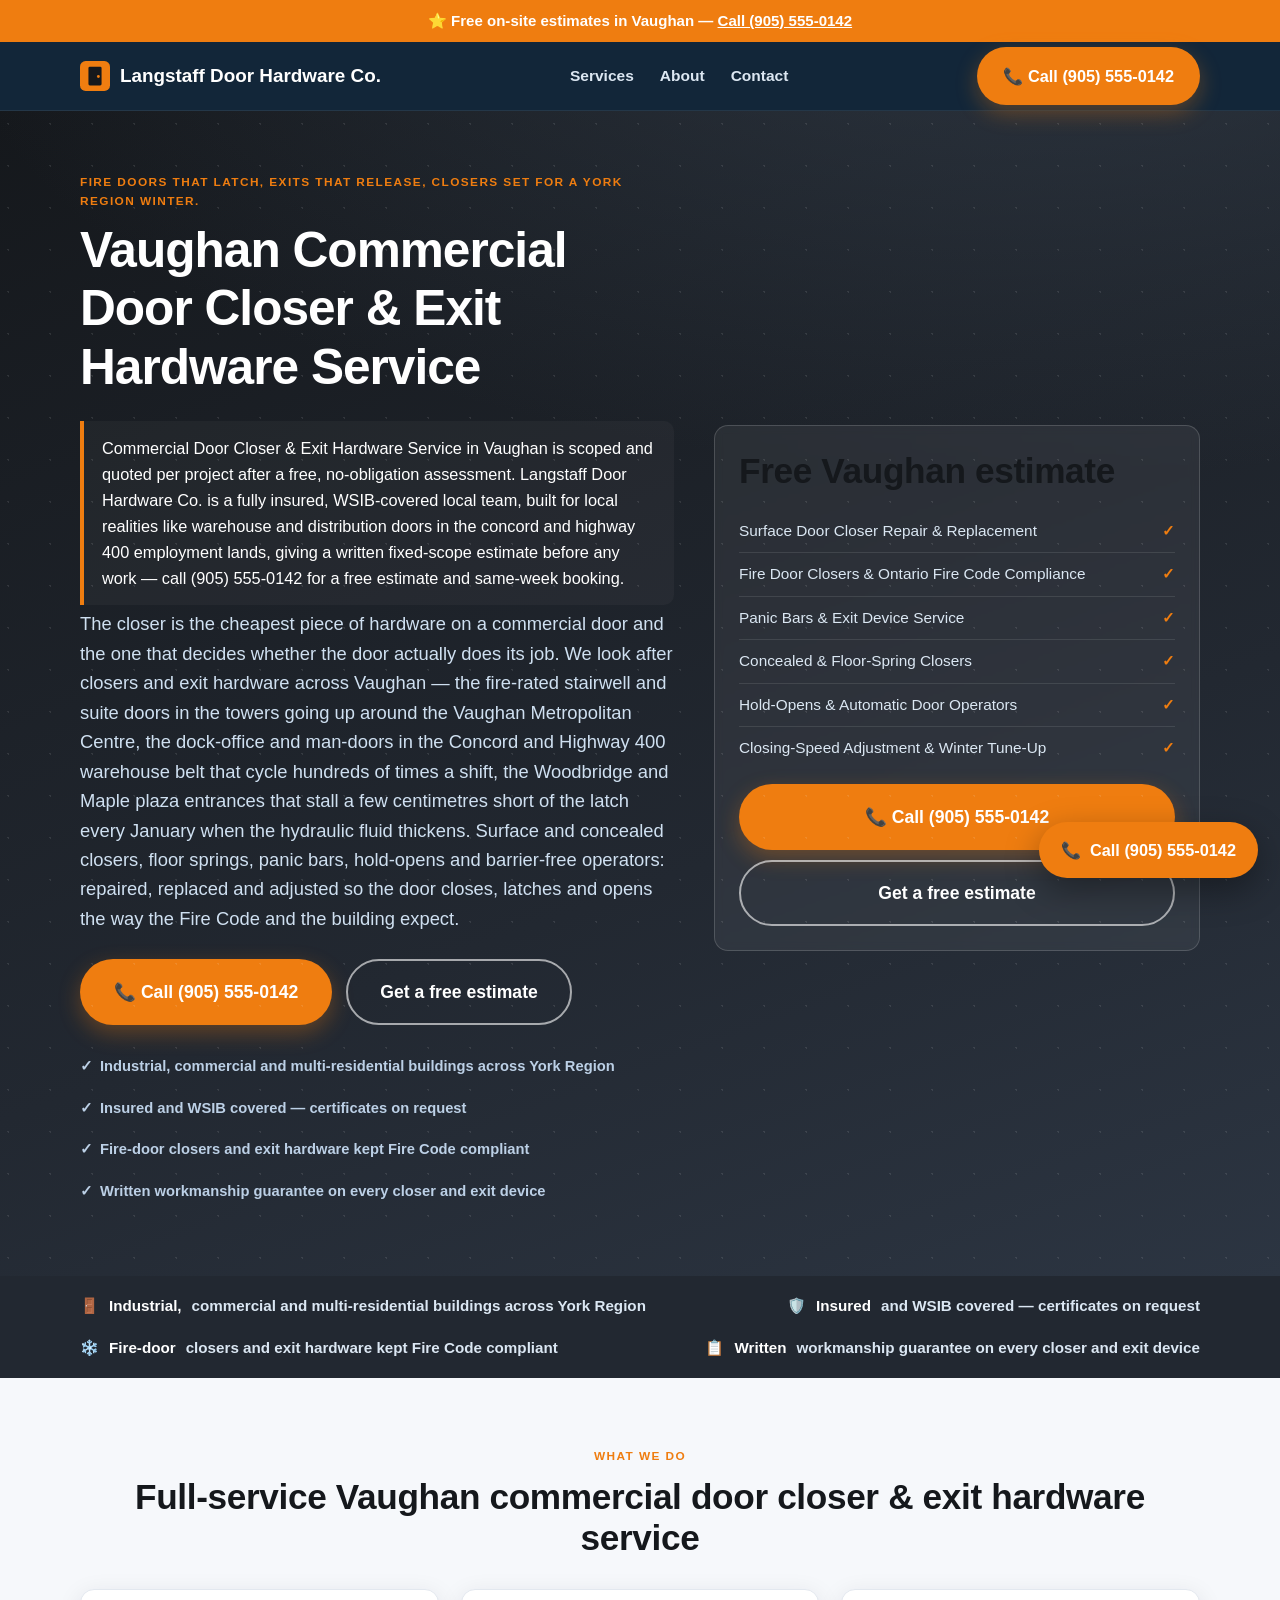
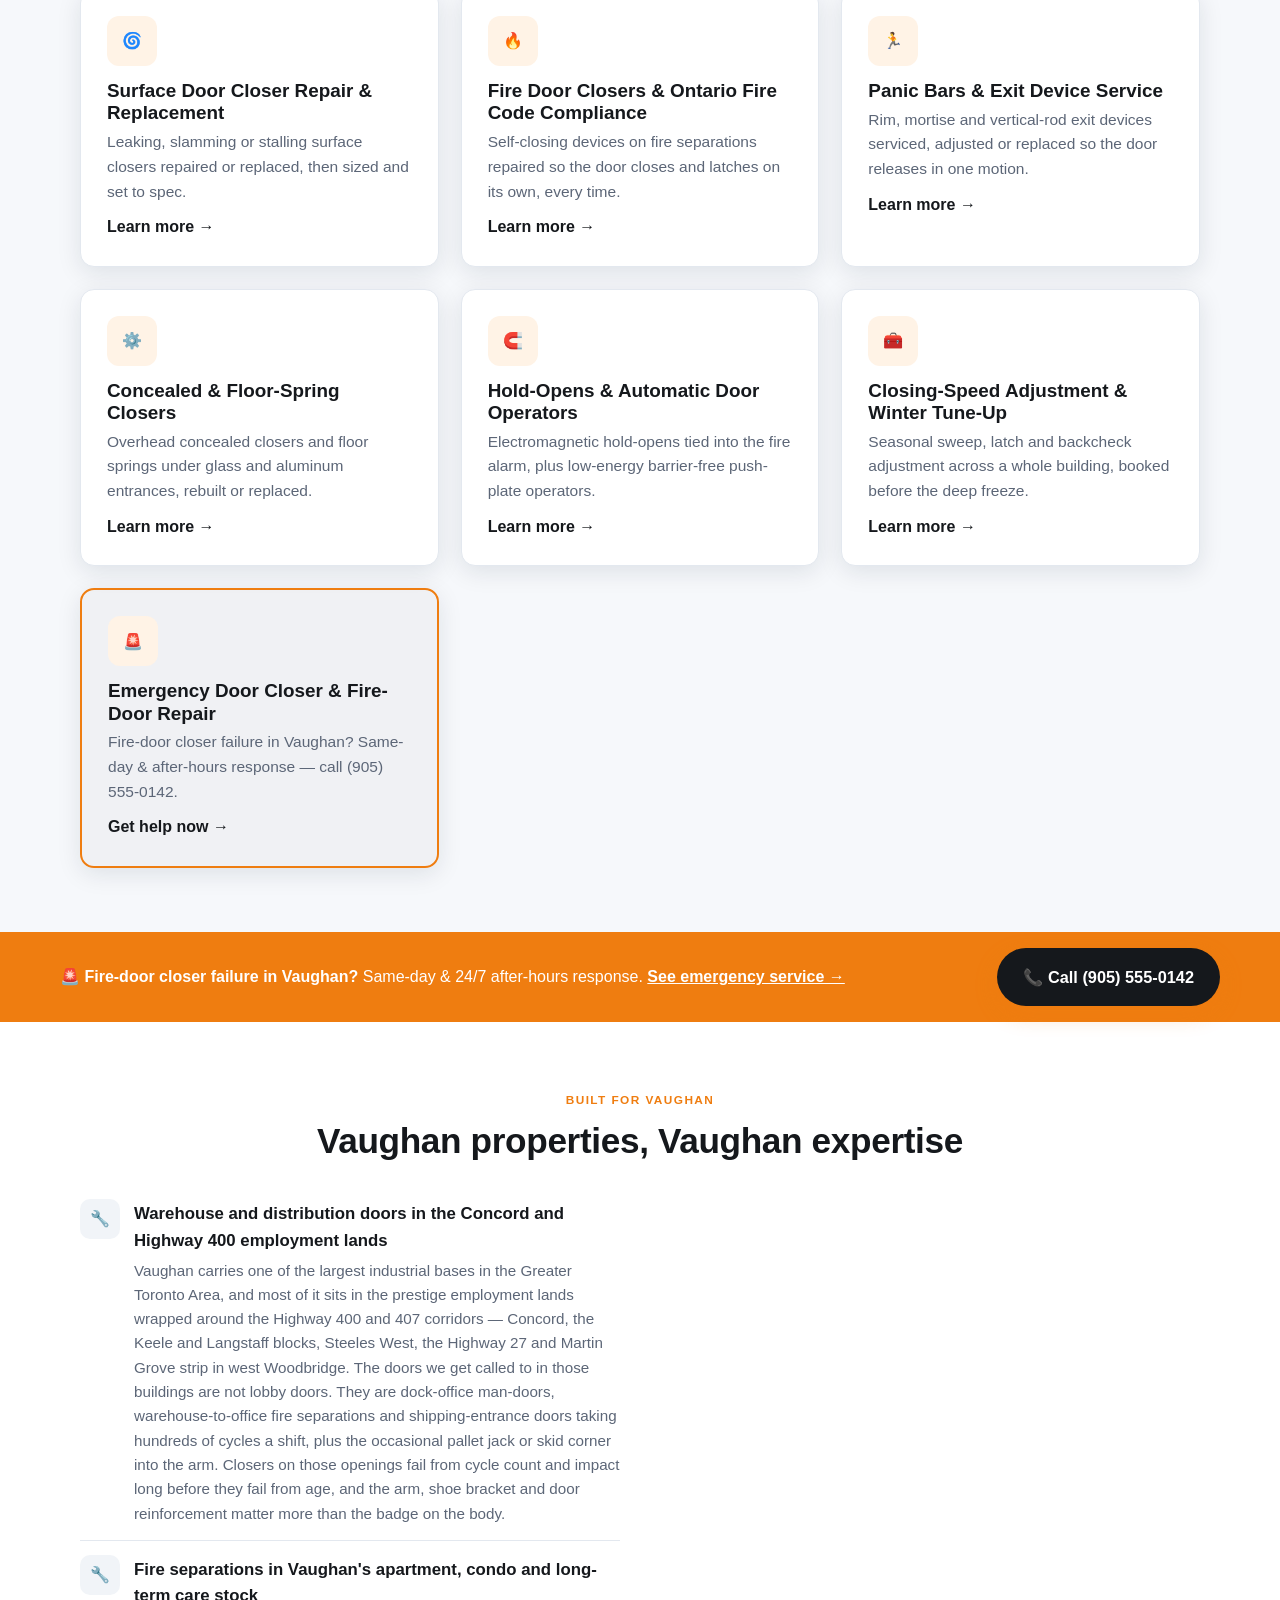
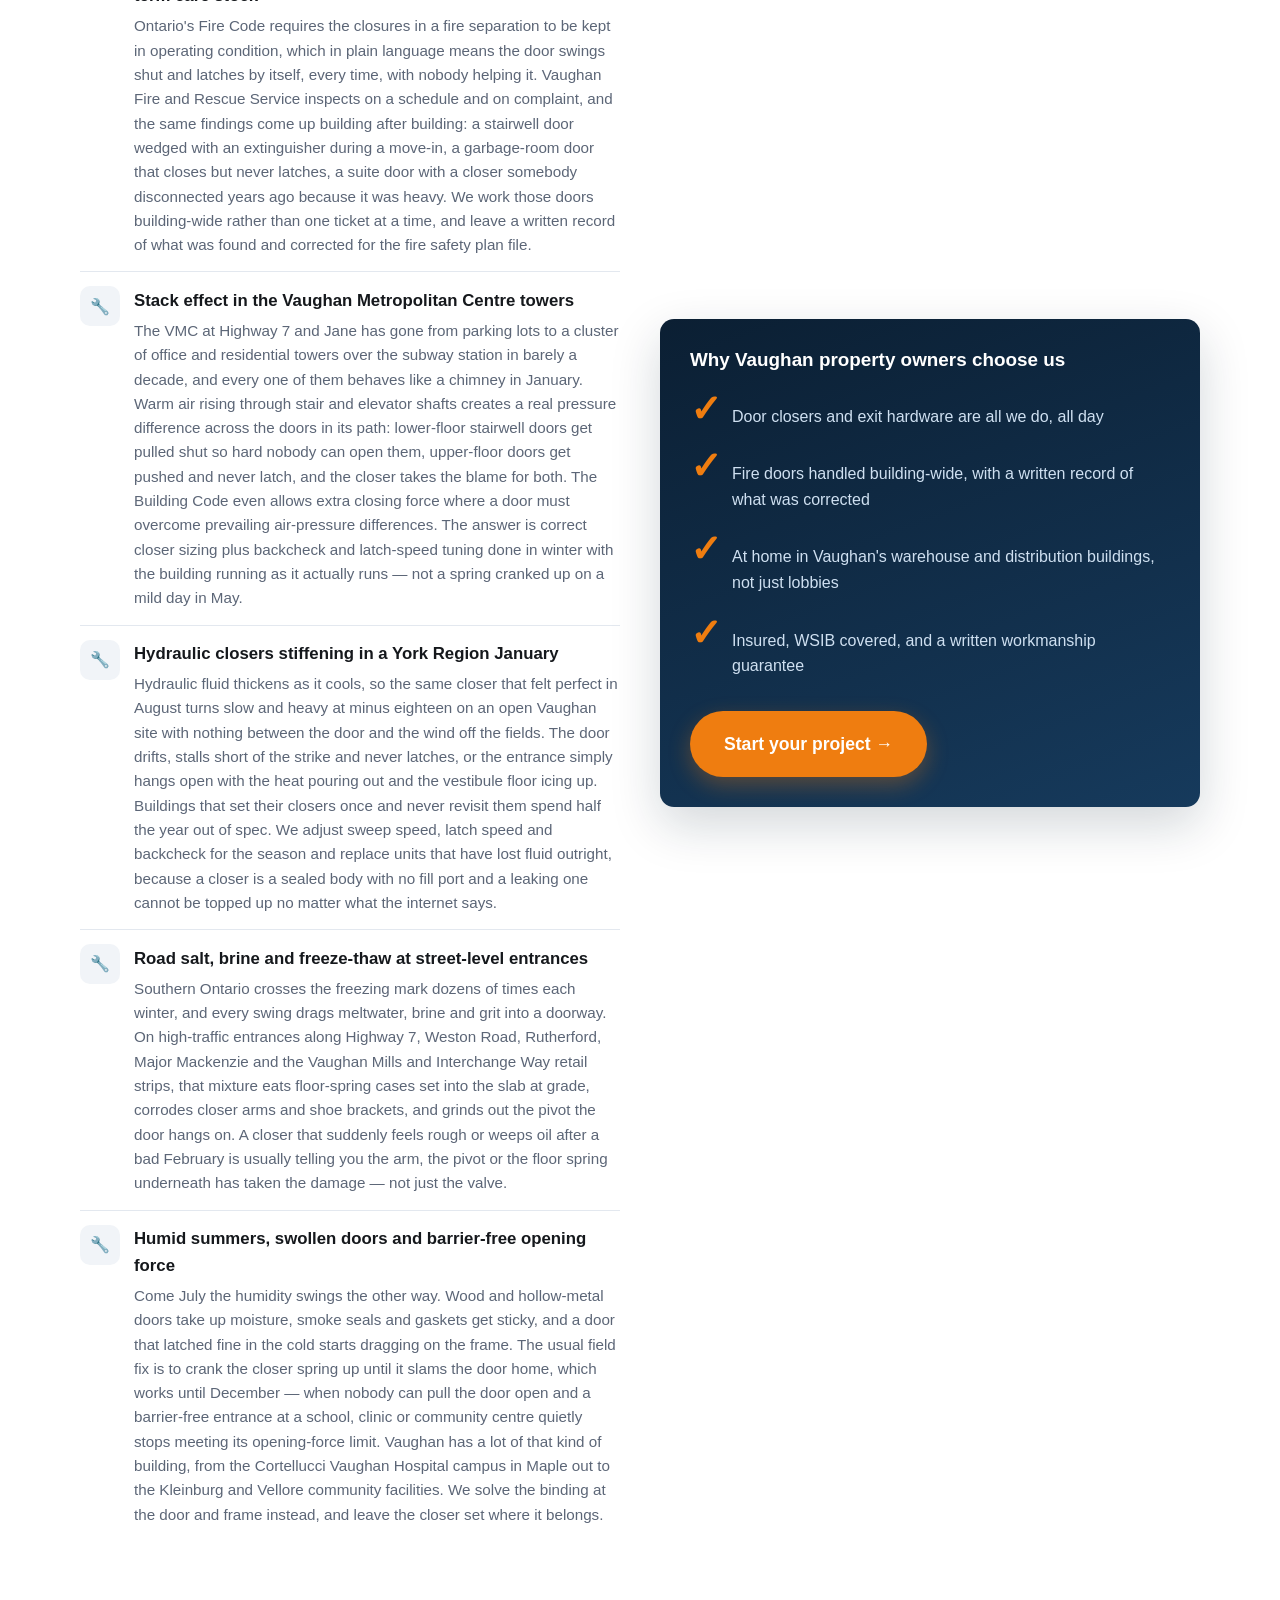
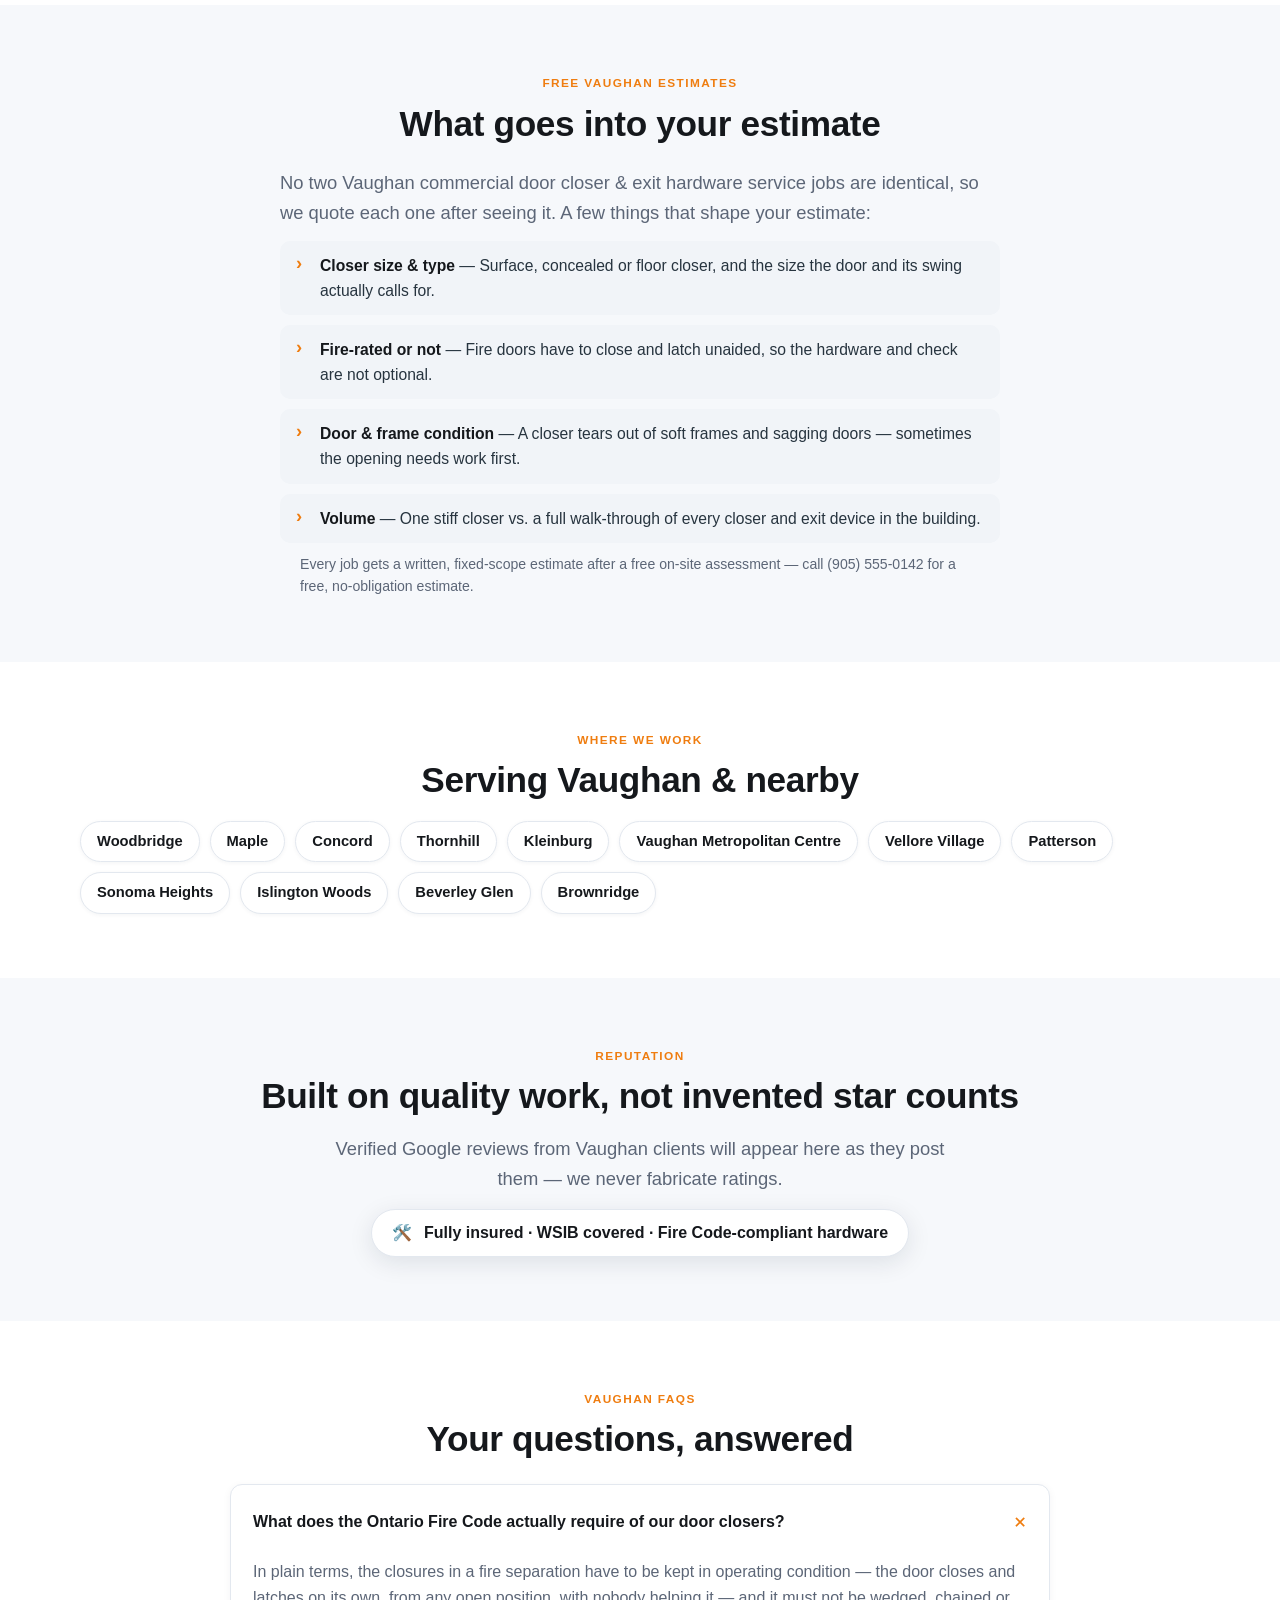
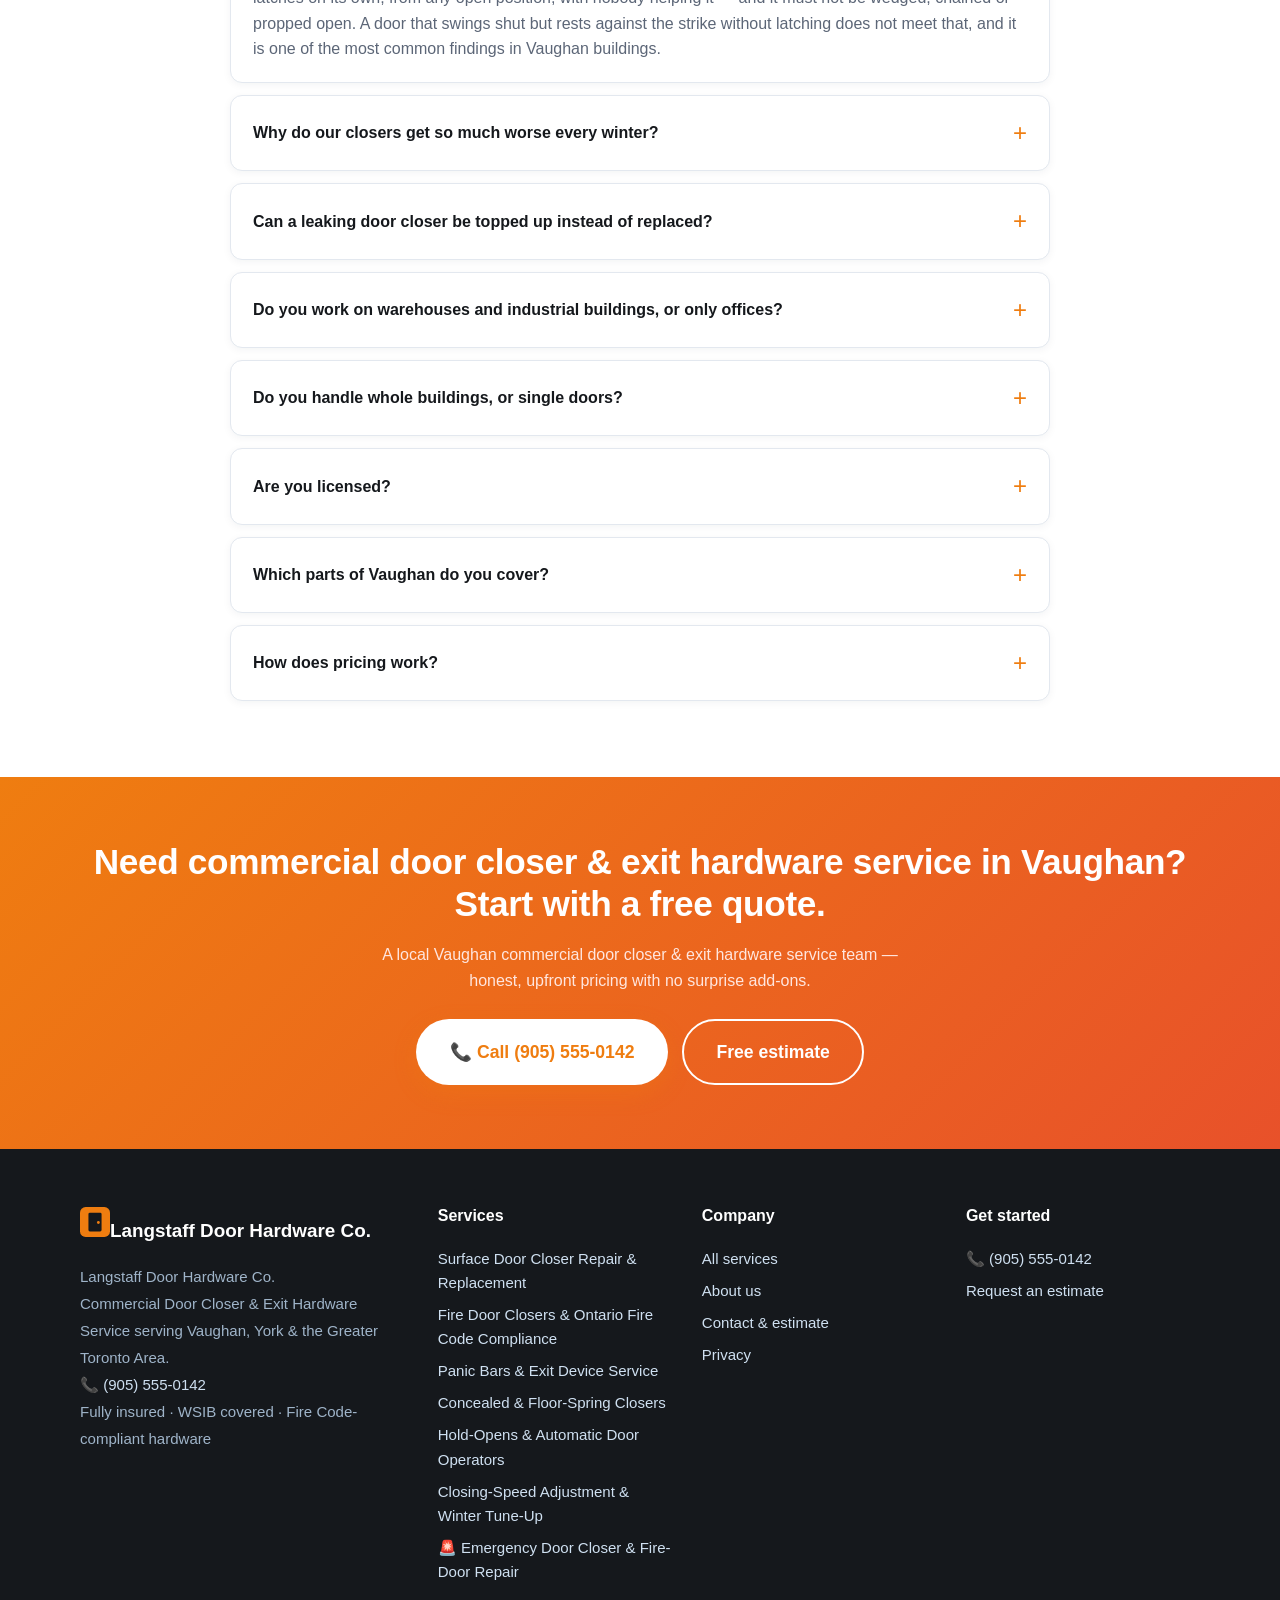
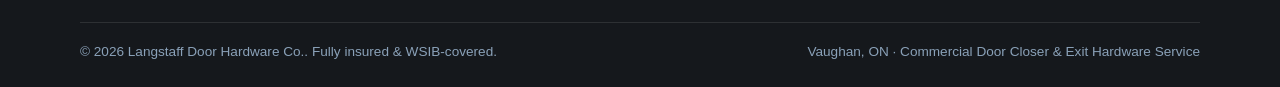
==== index.html @ eeb8c235 "Launch vaughan door-closer (vaughandoorcloser.com)" ====
<!DOCTYPE html><html lang="en-CA"><head>
<meta charset="utf-8"><meta name="viewport" content="width=device-width, initial-scale=1, viewport-fit=cover">
<title>Vaughan Commercial Door Closer &amp; Exit Hardware Service</title><meta name="description" content="Vaughan commercial door closer &amp; exit hardware service — fire door closers, panic bars, hold-opens and closing-speed adjustment. Free estimate.">
<link rel="canonical" href="https://www.vaughandoorcloser.com/"><link rel="alternate" hreflang="en-CA" href="https://www.vaughandoorcloser.com/"><link rel="alternate" hreflang="x-default" href="https://www.vaughandoorcloser.com/">
<meta name="robots" content="index,follow,max-image-preview:large"><meta name="theme-color" content="#15181c">
<meta name="geo.region" content="CA-ON"><meta name="geo.placename" content="Vaughan"><meta name="geo.position" content="43.8361;-79.4983"><meta name="ICBM" content="43.8361, -79.4983">
<meta property="og:type" content="website"><meta property="og:site_name" content="Langstaff Door Hardware Co."><meta property="og:title" content="Vaughan Commercial Door Closer &amp; Exit Hardware Service"><meta property="og:description" content="Vaughan commercial door closer &amp; exit hardware service — fire door closers, panic bars, hold-opens and closing-speed adjustment. Free estimate."><meta property="og:url" content="https://www.vaughandoorcloser.com/">
<meta property="og:image" content="https://www.vaughandoorcloser.com/assets/og.png"><meta property="og:image:type" content="image/png"><meta property="og:image:width" content="1200"><meta property="og:image:height" content="630"><meta property="og:image:alt" content="Langstaff Door Hardware Co. — Commercial Door Closer &amp; Exit Hardware Service in Vaughan, ON"><meta property="og:locale" content="en_CA">
<meta name="twitter:card" content="summary_large_image"><meta name="twitter:title" content="Vaughan Commercial Door Closer &amp; Exit Hardware Service"><meta name="twitter:description" content="Vaughan commercial door closer &amp; exit hardware service — fire door closers, panic bars, hold-opens and closing-speed adjustment. Free estimate."><meta name="twitter:image" content="https://www.vaughandoorcloser.com/assets/og.png">
<link rel="icon" href="/assets/favicon.svg" type="image/svg+xml"><link rel="icon" href="/favicon.ico" sizes="32x32"><link rel="apple-touch-icon" href="/assets/apple-touch-icon.png">
<link rel="preload" href="/css/styles.css" as="style"><link rel="stylesheet" href="/css/styles.css">
<script type="application/ld+json">{"@context":"https://schema.org","@graph":[{"@type":"Organization","@id":"https://www.vaughandoorcloser.com/#org","name":"Langstaff Door Hardware Co.","url":"https://www.vaughandoorcloser.com/","logo":"https://www.vaughandoorcloser.com/assets/og.png","areaServed":{"@type":"City","name":"Vaughan"},"sameAs":["https://www.vaughandoorcloser.com/"]},{"@type":"WebSite","@id":"https://www.vaughandoorcloser.com/#website","url":"https://www.vaughandoorcloser.com/","name":"Langstaff Door Hardware Co.","publisher":{"@id":"https://www.vaughandoorcloser.com/#org"},"inLanguage":"en-CA"},{"@type":["HomeAndConstructionBusiness","LocalBusiness"],"@id":"https://www.vaughandoorcloser.com/#business","name":"Langstaff Door Hardware Co.","image":"https://www.vaughandoorcloser.com/assets/og.png","url":"https://www.vaughandoorcloser.com/","telephone":"+19055550142","paymentAccepted":"Cash, Cheque, Credit Card, Interac e-Transfer, Financing","parentOrganization":{"@id":"https://www.vaughandoorcloser.com/#org"},"brand":{"@id":"https://www.vaughandoorcloser.com/#org"},"description":"Commercial Door Closer & Exit Hardware Service in Vaughan, ON — Fully insured, WSIB covered, Fire Code-compliant hardware. After-hours emergency response available.","address":{"@type":"PostalAddress","addressLocality":"Vaughan","addressRegion":"ON","addressCountry":"CA"},"geo":{"@type":"GeoCoordinates","latitude":43.8361,"longitude":-79.4983},"areaServed":[{"@type":"City","name":"Vaughan"},{"@type":"GeoShape","circle":"43.8361 -79.4983 20000"}],"sameAs":["https://www.vaughandoorcloser.com/"],"hasMap":"https://www.google.com/maps?q=Vaughan%2C%20ON%2C%20Canada","openingHoursSpecification":[{"@type":"OpeningHoursSpecification","dayOfWeek":["Monday","Tuesday","Wednesday","Thursday","Friday"],"opens":"07:00","closes":"18:00"},{"@type":"OpeningHoursSpecification","dayOfWeek":["Saturday"],"opens":"08:00","closes":"15:00"},{"@type":"OpeningHoursSpecification","dayOfWeek":["Monday","Tuesday","Wednesday","Thursday","Friday","Saturday","Sunday"],"opens":"00:00","closes":"23:59","description":"After-hours emergency response"}],"knowsAbout":["commercial door closer & exit hardware service","door closer repair and replacement","fire door self-closing devices","exit and panic hardware","Ontario Fire Code door maintenance","cold-weather closer adjustment","surface door closer repair & replacement","fire door closers & ontario fire code compliance","panic bars & exit device service","concealed & floor-spring closers","hold-opens & automatic door operators","closing-speed adjustment & winter tune-up","Vaughan, ON service area"],"hasOfferCatalog":{"@type":"OfferCatalog","name":"Commercial Door Closer & Exit Hardware Service in Vaughan, ON","itemListElement":[{"@type":"Offer","itemOffered":{"@type":"Service","name":"Surface Door Closer Repair & Replacement (Vaughan)","areaServed":{"@type":"City","name":"Vaughan"}}},{"@type":"Offer","itemOffered":{"@type":"Service","name":"Fire Door Closers & Ontario Fire Code Compliance (Vaughan)","areaServed":{"@type":"City","name":"Vaughan"}}},{"@type":"Offer","itemOffered":{"@type":"Service","name":"Panic Bars & Exit Device Service (Vaughan)","areaServed":{"@type":"City","name":"Vaughan"}}},{"@type":"Offer","itemOffered":{"@type":"Service","name":"Concealed & Floor-Spring Closers (Vaughan)","areaServed":{"@type":"City","name":"Vaughan"}}},{"@type":"Offer","itemOffered":{"@type":"Service","name":"Hold-Opens & Automatic Door Operators (Vaughan)","areaServed":{"@type":"City","name":"Vaughan"}}},{"@type":"Offer","itemOffered":{"@type":"Service","name":"Closing-Speed Adjustment & Winter Tune-Up (Vaughan)","areaServed":{"@type":"City","name":"Vaughan"}}}]}},{"@type":"BreadcrumbList","itemListElement":[{"@type":"ListItem","position":1,"name":"Home","item":"https://www.vaughandoorcloser.com/"}]},{"@type":"FAQPage","mainEntity":[{"@type":"Question","name":"What does the Ontario Fire Code actually require of our door closers?","acceptedAnswer":{"@type":"Answer","text":"In plain terms, the closures in a fire separation have to be kept in operating condition — the door closes and latches on its own, from any open position, with nobody helping it — and it must not be wedged, chained or propped open. A door that swings shut but rests against the strike without latching does not meet that, and it is one of the most common findings in Vaughan buildings."}},{"@type":"Question","name":"Why do our closers get so much worse every winter?","acceptedAnswer":{"@type":"Answer","text":"Hydraulic fluid thickens as it cools, so the same closer that felt right in August moves slowly at minus eighteen and often stops short of the latch. In taller buildings, winter stack pressure adds to it by pushing and pulling on the doors. Both are normal, and both are fixed with seasonal adjustment rather than a heavier spring nobody can pull against."}},{"@type":"Question","name":"Can a leaking door closer be topped up instead of replaced?","acceptedAnswer":{"@type":"Answer","text":"No. Closers are sealed hydraulic units with no fill port, so once fluid is lost the body has to be replaced. Leaking closers either slam hard enough to damage the door and frame or stall short of the latch, which on a fire door is a compliance problem as well as a nuisance."}},{"@type":"Question","name":"Do you work on warehouses and industrial buildings, or only offices?","acceptedAnswer":{"@type":"Answer","text":"Both — and the industrial side is a large part of our week. Vaughan's employment lands around Highways 400 and 407 are full of dock-office man-doors, warehouse-to-office fire separations and shipping-entrance doors that cycle constantly and take the occasional skid corner. We size and reinforce closers for that duty rather than fitting an interior-grade unit and coming back in six months."}},{"@type":"Question","name":"Do you handle whole buildings, or single doors?","acceptedAnswer":{"@type":"Answer","text":"Both, but building-wide is where we do our best work. Apartment and condo towers, schools, plazas and distribution buildings get more out of one scheduled pass over every opening than out of a string of separate call-outs, and you get a written list of what was adjusted and what still needs parts."}},{"@type":"Question","name":"Are you licensed?","acceptedAnswer":{"@type":"Answer","text":"Ontario does not issue a provincial trade licence for door hardware work, so nobody in this trade legitimately holds one and we will never show you a number that does not exist. What we can show you is real: liability insurance, WSIB coverage, and a written workmanship guarantee on everything we install and repair."}},{"@type":"Question","name":"Which parts of Vaughan do you cover?","acceptedAnswer":{"@type":"Answer","text":"All of it — Woodbridge, Maple, Concord, Thornhill and Kleinburg, the Vaughan Metropolitan Centre, Vellore Village, Patterson and the employment lands along Highways 400, 407 and 27 — plus the neighbouring York Region municipalities and the wider Greater Toronto Area. Call and we will confirm scheduling for your address."}},{"@type":"Question","name":"How does pricing work?","acceptedAnswer":{"@type":"Answer","text":"Every job gets a free, no-obligation assessment and then one written, fixed-scope estimate before any work starts. The number we quote is the number you pay, with no surprise add-ons, and we tell you upfront when a closer only needs adjusting rather than replacing."}}]}]}</script>
</head><body><a class="skip" href="#main" style="position:absolute;left:-999px">Skip to content</a>
<div class="callstrip">⭐ Free on-site estimates in Vaughan — <a href="tel:+19055550142">Call (905) 555-0142</a></div>
<header class="site"><div class="wrap nav"><a class="brand" href="/" aria-label="Langstaff Door Hardware Co. home"><svg width="30" height="30" viewBox="0 0 32 32" fill="none" aria-hidden="true"><rect width="32" height="32" rx="6" fill="#ef7d10"/><rect x="9" y="6" width="14" height="20" rx="1.5" fill="#15181c"/><circle cx="19.6" cy="16.5" r="1.5" fill="#ef7d10"/></svg>Langstaff Door Hardware Co.</a>
<nav class="nav-links" id="nav" aria-label="Main"><a href="/services/">Services</a><a href="/about/">About</a><a href="/contact/">Contact</a></nav>
<div class="nav-cta"><a class="btn btn-call" href="tel:+19055550142">📞 Call (905) 555-0142</a><button class="menu-btn" aria-label="Open menu" aria-expanded="false" aria-controls="nav"><span aria-hidden="true">☰</span></button></div>
</div></header><main id="main"><section class="hero"><div class="wrap"><div>
<span class="eyebrow">Fire doors that latch, exits that release, closers set for a York Region winter.</span>
<h1>Vaughan Commercial Door Closer &amp; Exit Hardware Service</h1><p class="answer-capsule" data-answer>Commercial Door Closer &amp; Exit Hardware Service in Vaughan is scoped and quoted per project after a free, no-obligation assessment. Langstaff Door Hardware Co. is a fully insured, WSIB-covered local team, built for local realities like warehouse and distribution doors in the concord and highway 400 employment lands, giving a written fixed-scope estimate before any work — call (905) 555-0142 for a free estimate and same-week booking.</p><p class="lead">The closer is the cheapest piece of hardware on a commercial door and the one that decides whether the door actually does its job. We look after closers and exit hardware across Vaughan — the fire-rated stairwell and suite doors in the towers going up around the Vaughan Metropolitan Centre, the dock-office and man-doors in the Concord and Highway 400 warehouse belt that cycle hundreds of times a shift, the Woodbridge and Maple plaza entrances that stall a few centimetres short of the latch every January when the hydraulic fluid thickens. Surface and concealed closers, floor springs, panic bars, hold-opens and barrier-free operators: repaired, replaced and adjusted so the door closes, latches and opens the way the Fire Code and the building expect.</p>
<div class="hero-cta"><a class="btn btn-call btn-lg" href="tel:+19055550142">📞 Call (905) 555-0142</a><a class="btn btn-ghost btn-lg" href="/contact/" data-book>Get a free estimate</a></div>
<div class="hero-trust"><span><span aria-hidden="true">✓</span> Industrial, commercial and multi-residential buildings across York Region</span><span><span aria-hidden="true">✓</span> Insured and WSIB covered — certificates on request</span><span><span aria-hidden="true">✓</span> Fire-door closers and exit hardware kept Fire Code compliant</span><span><span aria-hidden="true">✓</span> Written workmanship guarantee on every closer and exit device</span></div>
</div><aside class="hero-card" aria-label="Free estimate"><h2>Free Vaughan estimate</h2><ul><li><span>Surface Door Closer Repair &amp; Replacement</span><span class="price" aria-hidden="true">✓</span></li><li><span>Fire Door Closers &amp; Ontario Fire Code Compliance</span><span class="price" aria-hidden="true">✓</span></li><li><span>Panic Bars &amp; Exit Device Service</span><span class="price" aria-hidden="true">✓</span></li><li><span>Concealed &amp; Floor-Spring Closers</span><span class="price" aria-hidden="true">✓</span></li><li><span>Hold-Opens &amp; Automatic Door Operators</span><span class="price" aria-hidden="true">✓</span></li><li><span>Closing-Speed Adjustment &amp; Winter Tune-Up</span><span class="price" aria-hidden="true">✓</span></li></ul><a class="btn btn-call btn-lg" href="tel:+19055550142" style="margin-top:14px;width:100%;justify-content:center">📞 Call (905) 555-0142</a><a class="btn btn-ghost btn-lg" href="/contact/" data-book style="margin-top:10px;width:100%;justify-content:center">Get a free estimate</a></aside></div></section>
<div class="strip"><div class="wrap"><div class="item"><span aria-hidden="true">🚪</span> <b>Industrial,</b> commercial and multi-residential buildings across York Region</div><div class="item"><span aria-hidden="true">🛡️</span> <b>Insured</b> and WSIB covered — certificates on request</div><div class="item"><span aria-hidden="true">❄️</span> <b>Fire-door</b> closers and exit hardware kept Fire Code compliant</div><div class="item"><span aria-hidden="true">📋</span> <b>Written</b> workmanship guarantee on every closer and exit device</div></div></div>
<section class="section" id="services"><div class="wrap center"><span class="eyebrow">What we do</span><h2>Full-service Vaughan commercial door closer &amp; exit hardware service</h2></div>
<div class="wrap" style="margin-top:30px"><div class="grid cols-3"><a class="card" href="/services/surface-door-closer-repair/" style="text-decoration:none"><div class="ico" aria-hidden="true">🌀</div><h3>Surface Door Closer Repair &amp; Replacement</h3><p>Leaking, slamming or stalling surface closers repaired or replaced, then sized and set to spec.</p><div class="from">Learn more →</div></a><a class="card" href="/services/fire-door-closer-service/" style="text-decoration:none"><div class="ico" aria-hidden="true">🔥</div><h3>Fire Door Closers &amp; Ontario Fire Code Compliance</h3><p>Self-closing devices on fire separations repaired so the door closes and latches on its own, every time.</p><div class="from">Learn more →</div></a><a class="card" href="/services/panic-bars-exit-devices/" style="text-decoration:none"><div class="ico" aria-hidden="true">🏃</div><h3>Panic Bars &amp; Exit Device Service</h3><p>Rim, mortise and vertical-rod exit devices serviced, adjusted or replaced so the door releases in one motion.</p><div class="from">Learn more →</div></a><a class="card" href="/services/concealed-floor-spring-closers/" style="text-decoration:none"><div class="ico" aria-hidden="true">⚙️</div><h3>Concealed &amp; Floor-Spring Closers</h3><p>Overhead concealed closers and floor springs under glass and aluminum entrances, rebuilt or replaced.</p><div class="from">Learn more →</div></a><a class="card" href="/services/hold-opens-automatic-operators/" style="text-decoration:none"><div class="ico" aria-hidden="true">🧲</div><h3>Hold-Opens &amp; Automatic Door Operators</h3><p>Electromagnetic hold-opens tied into the fire alarm, plus low-energy barrier-free push-plate operators.</p><div class="from">Learn more →</div></a><a class="card" href="/services/closing-speed-adjustment/" style="text-decoration:none"><div class="ico" aria-hidden="true">🧰</div><h3>Closing-Speed Adjustment &amp; Winter Tune-Up</h3><p>Seasonal sweep, latch and backcheck adjustment across a whole building, booked before the deep freeze.</p><div class="from">Learn more →</div></a><a class="card card-emg" href="/services/emergency-door-closer-repair/" style="text-decoration:none"><div class="ico" aria-hidden="true">🚨</div><h3>Emergency Door Closer &amp; Fire-Door Repair</h3><p>Fire-door closer failure in Vaughan? Same-day & after-hours response — call (905) 555-0142.</p><div class="from">Get help now →</div></a></div></div></section>
<section class="emg-band"><div class="wrap"><div><strong>🚨 Fire-door closer failure in Vaughan?</strong> Same-day &amp; 24/7 after-hours response. <a href="/services/emergency-door-closer-repair/">See emergency service →</a></div><a class="btn btn-call" href="tel:+19055550142">📞 Call (905) 555-0142</a></div></section>
<section class="section alt"><div class="wrap center"><span class="eyebrow">Built for Vaughan</span><h2>Vaughan properties, Vaughan expertise</h2></div>
<div class="wrap split" style="margin-top:24px"><div><ul class="feature-list"><li><span class="fi" aria-hidden="true">🔧</span><div><h4>Warehouse and distribution doors in the Concord and Highway 400 employment lands</h4><p>Vaughan carries one of the largest industrial bases in the Greater Toronto Area, and most of it sits in the prestige employment lands wrapped around the Highway 400 and 407 corridors — Concord, the Keele and Langstaff blocks, Steeles West, the Highway 27 and Martin Grove strip in west Woodbridge. The doors we get called to in those buildings are not lobby doors. They are dock-office man-doors, warehouse-to-office fire separations and shipping-entrance doors taking hundreds of cycles a shift, plus the occasional pallet jack or skid corner into the arm. Closers on those openings fail from cycle count and impact long before they fail from age, and the arm, shoe bracket and door reinforcement matter more than the badge on the body.</p></div></li><li><span class="fi" aria-hidden="true">🔧</span><div><h4>Fire separations in Vaughan's apartment, condo and long-term care stock</h4><p>Ontario's Fire Code requires the closures in a fire separation to be kept in operating condition, which in plain language means the door swings shut and latches by itself, every time, with nobody helping it. Vaughan Fire and Rescue Service inspects on a schedule and on complaint, and the same findings come up building after building: a stairwell door wedged with an extinguisher during a move-in, a garbage-room door that closes but never latches, a suite door with a closer somebody disconnected years ago because it was heavy. We work those doors building-wide rather than one ticket at a time, and leave a written record of what was found and corrected for the fire safety plan file.</p></div></li><li><span class="fi" aria-hidden="true">🔧</span><div><h4>Stack effect in the Vaughan Metropolitan Centre towers</h4><p>The VMC at Highway 7 and Jane has gone from parking lots to a cluster of office and residential towers over the subway station in barely a decade, and every one of them behaves like a chimney in January. Warm air rising through stair and elevator shafts creates a real pressure difference across the doors in its path: lower-floor stairwell doors get pulled shut so hard nobody can open them, upper-floor doors get pushed and never latch, and the closer takes the blame for both. The Building Code even allows extra closing force where a door must overcome prevailing air-pressure differences. The answer is correct closer sizing plus backcheck and latch-speed tuning done in winter with the building running as it actually runs — not a spring cranked up on a mild day in May.</p></div></li><li><span class="fi" aria-hidden="true">🔧</span><div><h4>Hydraulic closers stiffening in a York Region January</h4><p>Hydraulic fluid thickens as it cools, so the same closer that felt perfect in August turns slow and heavy at minus eighteen on an open Vaughan site with nothing between the door and the wind off the fields. The door drifts, stalls short of the strike and never latches, or the entrance simply hangs open with the heat pouring out and the vestibule floor icing up. Buildings that set their closers once and never revisit them spend half the year out of spec. We adjust sweep speed, latch speed and backcheck for the season and replace units that have lost fluid outright, because a closer is a sealed body with no fill port and a leaking one cannot be topped up no matter what the internet says.</p></div></li><li><span class="fi" aria-hidden="true">🔧</span><div><h4>Road salt, brine and freeze-thaw at street-level entrances</h4><p>Southern Ontario crosses the freezing mark dozens of times each winter, and every swing drags meltwater, brine and grit into a doorway. On high-traffic entrances along Highway 7, Weston Road, Rutherford, Major Mackenzie and the Vaughan Mills and Interchange Way retail strips, that mixture eats floor-spring cases set into the slab at grade, corrodes closer arms and shoe brackets, and grinds out the pivot the door hangs on. A closer that suddenly feels rough or weeps oil after a bad February is usually telling you the arm, the pivot or the floor spring underneath has taken the damage — not just the valve.</p></div></li><li><span class="fi" aria-hidden="true">🔧</span><div><h4>Humid summers, swollen doors and barrier-free opening force</h4><p>Come July the humidity swings the other way. Wood and hollow-metal doors take up moisture, smoke seals and gaskets get sticky, and a door that latched fine in the cold starts dragging on the frame. The usual field fix is to crank the closer spring up until it slams the door home, which works until December — when nobody can pull the door open and a barrier-free entrance at a school, clinic or community centre quietly stops meeting its opening-force limit. Vaughan has a lot of that kind of building, from the Cortellucci Vaughan Hospital campus in Maple out to the Kleinburg and Vellore community facilities. We solve the binding at the door and frame instead, and leave the closer set where it belongs.</p></div></li></ul></div>
<div class="panel"><h3>Why Vaughan property owners choose us</h3><div class="stat"><b aria-hidden="true">✓</b><span>Door closers and exit hardware are all we do, all day</span></div><div class="stat"><b aria-hidden="true">✓</b><span>Fire doors handled building-wide, with a written record of what was corrected</span></div><div class="stat"><b aria-hidden="true">✓</b><span>At home in Vaughan's warehouse and distribution buildings, not just lobbies</span></div><div class="stat"><b aria-hidden="true">✓</b><span>Insured, WSIB covered, and a written workmanship guarantee</span></div><a class="btn btn-call btn-lg" href="/contact/" data-book style="margin-top:14px">Start your project →</a></div></div></section>
<section class="section"><div class="wrap center"><span class="eyebrow">Free Vaughan estimates</span><h2>What goes into your estimate</h2></div><div class="wrap" style="margin-top:24px;max-width:760px"><p class="lead" style="max-width:70ch;margin:0 0 14px">No two Vaughan commercial door closer &amp; exit hardware service jobs are identical, so we quote each one after seeing it. A few things that shape your estimate:</p><ul class="factors"><li><strong>Closer size &amp; type</strong> — Surface, concealed or floor closer, and the size the door and its swing actually calls for.</li><li><strong>Fire-rated or not</strong> — Fire doors have to close and latch unaided, so the hardware and check are not optional.</li><li><strong>Door &amp; frame condition</strong> — A closer tears out of soft frames and sagging doors — sometimes the opening needs work first.</li><li><strong>Volume</strong> — One stiff closer vs. a full walk-through of every closer and exit device in the building.</li></ul><p class="wrap price-note">Every job gets a written, fixed-scope estimate after a free on-site assessment — call (905) 555-0142 for a free, no-obligation estimate.</p></div></section>
<section class="section alt"><div class="wrap center"><span class="eyebrow">Where we work</span><h2>Serving Vaughan &amp; nearby</h2></div><div class="wrap" style="margin-top:20px"><div class="chips"><span class="chip">Woodbridge</span><span class="chip">Maple</span><span class="chip">Concord</span><span class="chip">Thornhill</span><span class="chip">Kleinburg</span><span class="chip">Vaughan Metropolitan Centre</span><span class="chip">Vellore Village</span><span class="chip">Patterson</span><span class="chip">Sonoma Heights</span><span class="chip">Islington Woods</span><span class="chip">Beverley Glen</span><span class="chip">Brownridge</span></div></div></section>

<section class="section"><div class="wrap center"><span class="eyebrow">Reputation</span><h2>Built on quality work, not invented star counts</h2><p class="lead" style="margin:0 auto">Verified Google reviews from Vaughan clients will appear here as they post them — we never fabricate ratings.</p><div style="margin-top:16px"><span class="rating-badge"><span aria-hidden="true">🛠️</span> Fully insured · WSIB covered · Fire Code-compliant hardware</span></div></div></section>
<section class="section alt"><div class="wrap center"><span class="eyebrow">Vaughan FAQs</span><h2>Your questions, answered</h2></div><div class="wrap" style="margin-top:24px"><div class="faq" style="max-width:820px;margin:0 auto"><details open><summary>What does the Ontario Fire Code actually require of our door closers?</summary><p>In plain terms, the closures in a fire separation have to be kept in operating condition — the door closes and latches on its own, from any open position, with nobody helping it — and it must not be wedged, chained or propped open. A door that swings shut but rests against the strike without latching does not meet that, and it is one of the most common findings in Vaughan buildings.</p></details><details><summary>Why do our closers get so much worse every winter?</summary><p>Hydraulic fluid thickens as it cools, so the same closer that felt right in August moves slowly at minus eighteen and often stops short of the latch. In taller buildings, winter stack pressure adds to it by pushing and pulling on the doors. Both are normal, and both are fixed with seasonal adjustment rather than a heavier spring nobody can pull against.</p></details><details><summary>Can a leaking door closer be topped up instead of replaced?</summary><p>No. Closers are sealed hydraulic units with no fill port, so once fluid is lost the body has to be replaced. Leaking closers either slam hard enough to damage the door and frame or stall short of the latch, which on a fire door is a compliance problem as well as a nuisance.</p></details><details><summary>Do you work on warehouses and industrial buildings, or only offices?</summary><p>Both — and the industrial side is a large part of our week. Vaughan's employment lands around Highways 400 and 407 are full of dock-office man-doors, warehouse-to-office fire separations and shipping-entrance doors that cycle constantly and take the occasional skid corner. We size and reinforce closers for that duty rather than fitting an interior-grade unit and coming back in six months.</p></details><details><summary>Do you handle whole buildings, or single doors?</summary><p>Both, but building-wide is where we do our best work. Apartment and condo towers, schools, plazas and distribution buildings get more out of one scheduled pass over every opening than out of a string of separate call-outs, and you get a written list of what was adjusted and what still needs parts.</p></details><details><summary>Are you licensed?</summary><p>Ontario does not issue a provincial trade licence for door hardware work, so nobody in this trade legitimately holds one and we will never show you a number that does not exist. What we can show you is real: liability insurance, WSIB coverage, and a written workmanship guarantee on everything we install and repair.</p></details><details><summary>Which parts of Vaughan do you cover?</summary><p>All of it — Woodbridge, Maple, Concord, Thornhill and Kleinburg, the Vaughan Metropolitan Centre, Vellore Village, Patterson and the employment lands along Highways 400, 407 and 27 — plus the neighbouring York Region municipalities and the wider Greater Toronto Area. Call and we will confirm scheduling for your address.</p></details><details><summary>How does pricing work?</summary><p>Every job gets a free, no-obligation assessment and then one written, fixed-scope estimate before any work starts. The number we quote is the number you pay, with no surprise add-ons, and we tell you upfront when a closer only needs adjusting rather than replacing.</p></details></div></div></section>
<section class="section cta-band"><div class="wrap"><h2>Need commercial door closer &amp; exit hardware service in Vaughan? Start with a free quote.</h2><p>A local Vaughan commercial door closer &amp; exit hardware service team — honest, upfront pricing with no surprise add-ons.</p><div class="hero-cta" style="justify-content:center"><a class="btn btn-call btn-lg" href="tel:+19055550142">📞 Call (905) 555-0142</a><a class="btn btn-ghost btn-lg" href="/contact/" data-book>Free estimate</a></div></div></section></main><footer class="site"><div class="wrap"><div class="cols">
<div><a class="brand" href="/" aria-label="Langstaff Door Hardware Co. home"><svg width="30" height="30" viewBox="0 0 32 32" fill="none" aria-hidden="true"><rect width="32" height="32" rx="6" fill="#ef7d10"/><rect x="9" y="6" width="14" height="20" rx="1.5" fill="#15181c"/><circle cx="19.6" cy="16.5" r="1.5" fill="#ef7d10"/></svg>Langstaff Door Hardware Co.</a><address class="nap" style="font-style:normal">Langstaff Door Hardware Co.<br>Commercial Door Closer &amp; Exit Hardware Service serving Vaughan, York &amp; the Greater Toronto Area.<br>📞 <a href="tel:+19055550142" style="display:inline">(905) 555-0142</a><br>Fully insured · WSIB covered · Fire Code-compliant hardware</address></div>
<div><h4>Services</h4><a href="/services/surface-door-closer-repair/">Surface Door Closer Repair &amp; Replacement</a><a href="/services/fire-door-closer-service/">Fire Door Closers &amp; Ontario Fire Code Compliance</a><a href="/services/panic-bars-exit-devices/">Panic Bars &amp; Exit Device Service</a><a href="/services/concealed-floor-spring-closers/">Concealed &amp; Floor-Spring Closers</a><a href="/services/hold-opens-automatic-operators/">Hold-Opens &amp; Automatic Door Operators</a><a href="/services/closing-speed-adjustment/">Closing-Speed Adjustment &amp; Winter Tune-Up</a><a href="/services/emergency-door-closer-repair/">🚨 Emergency Door Closer &amp; Fire-Door Repair</a></div>
<div><h4>Company</h4><a href="/services/">All services</a><a href="/about/">About us</a><a href="/contact/">Contact &amp; estimate</a><a href="/privacy/">Privacy</a></div>
<div><h4>Get started</h4><a href="tel:+19055550142">📞 (905) 555-0142</a><a href="/contact/" data-book>Request an estimate</a></div>
</div><div class="legal"><span>© 2026 Langstaff Door Hardware Co.. Fully insured &amp; WSIB-covered.</span><span>Vaughan, ON · Commercial Door Closer &amp; Exit Hardware Service</span></div></div></footer><a class="fab-call" href="tel:+19055550142" aria-label="Call Langstaff Door Hardware Co."><span aria-hidden="true">📞</span> Call (905) 555-0142</a>
<div class="callbar"><a class="btn btn-call" href="tel:+19055550142">📞 Call now</a><a class="btn btn-dark" href="/contact/" data-book>Free estimate</a></div>
<script src="/js/main.js" defer></script></body></html>
---- css/styles.css ----
/* TrueNorth Garage Doors — shared stylesheet
   Performance-first: system font stack (zero web-font requests),
   fixed media sizing to protect CLS, GPU-friendly transitions only. */

:root{
  --navy:#0b1f33;
  --navy-2:#12304d;
  --steel:#1f4e79;
  --ice:#eaf2fb;
  --red:#d8232a;
  --red-dark:#b01a20;
  --amber:#f5a623;
  --green:#1e9e5a;
  --ink:#16202b;
  --muted:#5b6b7b;
  --line:#dde6ef;
  --card:#ffffff;
  --bg:#f6f9fc;
  --radius:14px;
  --shadow:0 6px 24px rgba(11,31,51,.10);
  --shadow-lg:0 18px 50px rgba(11,31,51,.18);
  --maxw:1160px;
  --font:-apple-system,BlinkMacSystemFont,"Segoe UI",Roboto,Helvetica,Arial,"Apple Color Emoji","Segoe UI Emoji",sans-serif;
}

*{box-sizing:border-box}
/* A11Y (P2-8): visible keyboard-focus ring on every interactive element, honoring the per-site accent. */
:focus-visible{outline:2px solid var(--accent,#ef7d10);outline-offset:2px;border-radius:3px}
html{scroll-behavior:smooth}
body{
  margin:0;font-family:var(--font);color:var(--ink);background:var(--bg);
  line-height:1.6;-webkit-font-smoothing:antialiased;text-rendering:optimizeLegibility;
}
img{max-width:100%;height:auto;display:block}
a{color:var(--steel);text-decoration:none}
a:hover{text-decoration:underline}
h1,h2,h3{line-height:1.18;color:var(--navy);margin:0 0 .5em}
h1{font-size:clamp(2rem,5vw,3.1rem);letter-spacing:-.02em}
h2{font-size:clamp(1.5rem,3.4vw,2.2rem);letter-spacing:-.01em}
h3{font-size:1.18rem}
p{margin:0 0 1rem}
.wrap{max-width:var(--maxw);margin:0 auto;padding:0 20px}
.section{padding:64px 0}
.section.alt{background:#fff}
.lead{font-size:1.15rem;color:var(--muted);max-width:62ch}
.eyebrow{display:inline-block;font-weight:800;letter-spacing:.12em;text-transform:uppercase;
  font-size:.74rem;color:var(--red);margin-bottom:.6rem}
.center{text-align:center}
.center .lead{margin-left:auto;margin-right:auto}

/* ---------- Buttons ---------- */
.btn{display:inline-flex;align-items:center;gap:.5rem;font-weight:700;font-size:1.02rem;
  padding:14px 24px;border-radius:999px;border:2px solid transparent;cursor:pointer;
  transition:transform .12s ease,box-shadow .12s ease,background .12s ease;text-decoration:none}
.btn:hover{text-decoration:none;transform:translateY(-2px)}
.btn-call{background:var(--red);color:#fff;box-shadow:0 8px 22px rgba(216,35,42,.32)}
.btn-call:hover{background:var(--red-dark)}
.btn-ghost{background:transparent;color:#fff;border-color:rgba(255,255,255,.6)}
.btn-ghost:hover{background:rgba(255,255,255,.12)}
.btn-dark{background:var(--navy);color:#fff}
.btn-dark:hover{background:var(--navy-2)}
.btn-lg{padding:17px 32px;font-size:1.1rem}

/* ---------- Header ---------- */
header.site{position:sticky;top:0;z-index:50;background:rgba(11,31,51,.97);
  backdrop-filter:saturate(140%) blur(6px);color:#fff;border-bottom:1px solid rgba(255,255,255,.08)}
.nav{display:flex;align-items:center;justify-content:space-between;height:68px}
.brand{display:flex;align-items:center;gap:10px;color:#fff;font-weight:800;font-size:1.18rem}
.brand:hover{text-decoration:none}
.brand svg{flex:0 0 auto}
.brand b{color:var(--amber)}
.nav-links{display:flex;gap:26px;align-items:center}
.nav-links a{color:#dce7f2;font-weight:600;font-size:.97rem}
.nav-links a:hover{color:#fff;text-decoration:none}
.nav-cta{display:flex;align-items:center;gap:14px}
.nav-phone{color:#fff;font-weight:800;font-size:1.05rem;white-space:nowrap}
.nav-phone:hover{text-decoration:none;color:var(--amber)}
.menu-btn{display:none;background:none;border:0;color:#fff;font-size:1.6rem;cursor:pointer}
@media(max-width:880px){
  .nav-links{display:none;position:absolute;top:68px;left:0;right:0;flex-direction:column;
    background:var(--navy);padding:14px 20px 22px;gap:14px;border-bottom:1px solid rgba(255,255,255,.1)}
  .nav-links.open{display:flex}
  .nav-links a{font-size:1.1rem;padding:6px 0}
  .menu-btn{display:block}
  .nav-cta .btn-call{display:none}
}

/* ---------- Hero ---------- */
.hero{position:relative;color:#fff;
  background:
    radial-gradient(1200px 500px at 80% -10%,rgba(31,78,121,.55),transparent),
    linear-gradient(160deg,#0b1f33 0%,#12304d 60%,#163a5c 100%);
  overflow:hidden}
.hero::after{content:"";position:absolute;inset:0;opacity:.10;pointer-events:none;
  background-image:radial-gradient(circle at 20% 30%,#fff 1px,transparent 1px);
  background-size:42px 42px}
.hero .wrap{position:relative;display:grid;grid-template-columns:1.1fr .9fr;gap:40px;
  align-items:center;padding-top:62px;padding-bottom:72px}
.hero h1{color:#fff}
.hero p.lead{color:#cfe0f1}
.hero .city-tag{color:var(--amber);font-weight:800}
.hero-cta{display:flex;flex-wrap:wrap;gap:14px;margin-top:26px}
.hero-trust{display:flex;flex-wrap:wrap;gap:18px;margin-top:30px;color:#bcd0e6;font-size:.92rem}
.hero-trust span{display:flex;align-items:center;gap:7px;font-weight:600}
.hero-trust svg{flex:0 0 auto}
.hero-card{background:rgba(255,255,255,.06);border:1px solid rgba(255,255,255,.16);
  border-radius:var(--radius);padding:24px;backdrop-filter:blur(4px)}
.hero-card h3{color:#fff;margin-bottom:.4rem}
.hero-card ul{list-style:none;padding:0;margin:0}
.hero-card li{display:flex;gap:10px;align-items:flex-start;padding:9px 0;border-bottom:1px solid rgba(255,255,255,.10);color:#dbe7f3;font-size:.96rem}
.hero-card li:last-child{border-bottom:0}
.hero-card .price{margin-left:auto;color:var(--amber);font-weight:800;white-space:nowrap}
@media(max-width:860px){.hero .wrap{grid-template-columns:1fr;gap:30px}.hero-card{order:2}}

/* ---------- Trust strip ---------- */
.strip{background:var(--navy-2);color:#fff}
.strip .wrap{display:flex;flex-wrap:wrap;justify-content:space-between;gap:18px;padding:18px 20px}
.strip .item{display:flex;align-items:center;gap:10px;font-weight:600;font-size:.95rem;color:#dbe7f3}
.strip .item b{color:#fff}
.strip svg{flex:0 0 auto;color:var(--amber)}

/* ---------- Grid cards ---------- */
.grid{display:grid;gap:22px}
.grid.cols-3{grid-template-columns:repeat(3,1fr)}
.grid.cols-2{grid-template-columns:repeat(2,1fr)}
.grid.cols-4{grid-template-columns:repeat(4,1fr)}
@media(max-width:920px){.grid.cols-3,.grid.cols-4{grid-template-columns:repeat(2,1fr)}}
@media(max-width:620px){.grid.cols-2,.grid.cols-3,.grid.cols-4{grid-template-columns:1fr}}

.card{background:var(--card);border:1px solid var(--line);border-radius:var(--radius);
  padding:26px;box-shadow:var(--shadow);transition:transform .14s ease,box-shadow .14s ease}
.card:hover{transform:translateY(-4px);box-shadow:var(--shadow-lg)}
.card .ico{width:50px;height:50px;border-radius:12px;display:grid;place-items:center;
  background:var(--ice);color:var(--steel);margin-bottom:14px}
.card h3{margin-bottom:.35rem}
.card p{color:var(--muted);margin-bottom:.6rem;font-size:.97rem}
.card .from{font-weight:800;color:var(--navy)}
.card .from small{font-weight:600;color:var(--muted)}

/* ---------- Pricing table ---------- */
.pricewrap{overflow-x:auto;border-radius:var(--radius);box-shadow:var(--shadow);border:1px solid var(--line)}
table.price{width:100%;border-collapse:collapse;background:#fff;min-width:560px}
table.price th,table.price td{padding:14px 16px;text-align:left;border-bottom:1px solid var(--line)}
table.price thead th{background:var(--navy);color:#fff;font-size:.92rem;letter-spacing:.02em}
table.price tbody tr:nth-child(even){background:#f7fafd}
table.price td.svc{font-weight:700;color:var(--navy)}
table.price td.amt{font-weight:800;color:var(--steel);white-space:nowrap}
table.price td.war{color:var(--muted);font-size:.92rem}
.price-note{color:var(--muted);font-size:.88rem;margin-top:10px}

/* ---------- Climate / feature split ---------- */
.split{display:grid;grid-template-columns:1fr 1fr;gap:40px;align-items:center}
@media(max-width:820px){.split{grid-template-columns:1fr;gap:26px}}
.feature-list{list-style:none;padding:0;margin:0}
.feature-list li{display:flex;gap:14px;padding:14px 0;border-bottom:1px solid var(--line)}
.feature-list li:last-child{border-bottom:0}
.feature-list .fi{flex:0 0 auto;width:40px;height:40px;border-radius:10px;background:var(--ice);
  color:var(--red);display:grid;place-items:center;font-weight:800}
.feature-list h4{margin:.1rem 0 .25rem;color:var(--navy);font-size:1.05rem}
.feature-list p{margin:0;color:var(--muted);font-size:.95rem}

.panel{background:linear-gradient(160deg,#0b1f33,#163a5c);color:#fff;border-radius:var(--radius);
  padding:30px;box-shadow:var(--shadow-lg)}
.panel h3{color:#fff}
.panel .stat{display:flex;align-items:baseline;gap:10px;margin:18px 0}
.panel .stat b{font-size:2.4rem;color:var(--amber);line-height:1}
.panel .stat span{color:#cfe0f1}

/* ---------- Reviews ---------- */
.review{background:#fff;border:1px solid var(--line);border-radius:var(--radius);padding:24px;box-shadow:var(--shadow)}
.stars{color:var(--amber);letter-spacing:2px;font-size:1.05rem}
.review p{color:var(--ink);font-style:italic;margin:.6rem 0}
.review .who{font-weight:700;color:var(--navy);font-style:normal}
.review .where{color:var(--muted);font-size:.88rem}
.rating-badge{display:inline-flex;align-items:center;gap:12px;background:#fff;border:1px solid var(--line);
  border-radius:999px;padding:10px 20px;box-shadow:var(--shadow);font-weight:700;color:var(--navy)}
.rating-badge b{font-size:1.5rem;color:var(--red)}

/* ---------- FAQ ---------- */
.faq details{background:#fff;border:1px solid var(--line);border-radius:12px;margin-bottom:12px;
  box-shadow:0 2px 8px rgba(11,31,51,.05);overflow:hidden}
.faq summary{cursor:pointer;padding:18px 22px;font-weight:700;color:var(--navy);list-style:none;
  display:flex;justify-content:space-between;align-items:center;gap:14px}
.faq summary::-webkit-details-marker{display:none}
.faq summary::after{content:"+";font-size:1.5rem;color:var(--red);font-weight:400;transition:transform .2s}
.faq details[open] summary::after{transform:rotate(45deg)}
.faq details p{padding:0 22px 20px;color:var(--muted);margin:0}

/* ---------- Service process (How it works) ---------- */
ol.proc{list-style:none;counter-reset:pstep;padding:0;margin:6px 0 8px;display:grid;gap:14px}
ol.proc li{counter-increment:pstep;position:relative;padding:16px 18px 16px 62px;background:#fff;border:1px solid var(--line);
  border-radius:12px;box-shadow:0 2px 8px rgba(11,31,51,.05)}
ol.proc li::before{content:counter(pstep);position:absolute;left:16px;top:16px;width:32px;height:32px;border-radius:50%;
  background:var(--red);color:#fff;font-weight:800;display:grid;place-items:center;font-size:1rem}
ol.proc li b{display:block;color:var(--navy);margin-bottom:3px;font-size:1.04rem}
ol.proc li span{color:var(--muted);font-size:.97rem}
html[dir=rtl] ol.proc li{padding:16px 62px 16px 18px}
html[dir=rtl] ol.proc li::before{left:auto;right:16px}

/* ---------- Cost factors ---------- */
ul.factors{list-style:none;padding:0;margin:0;display:grid;gap:10px}
ul.factors li{position:relative;padding:12px 16px 12px 40px;background:var(--ice);border-radius:10px;color:#27343f;font-size:.98rem}
ul.factors li::before{content:"›";position:absolute;left:16px;top:10px;color:var(--red);font-weight:800;font-size:1.15rem;line-height:1.3}
ul.factors li strong{color:var(--navy)}
html[dir=rtl] ul.factors li{padding:12px 40px 12px 16px}
html[dir=rtl] ul.factors li::before{left:auto;right:16px;content:"‹"}

/* ---------- CTA band ---------- */
.cta-band{background:linear-gradient(135deg,var(--red),#e8512a);color:#fff;text-align:center}
.cta-band h2{color:#fff}
.cta-band p{color:#ffe6df;max-width:60ch;margin:0 auto 1.4rem}
.cta-band .btn-call{background:#fff;color:var(--red)}
.cta-band .btn-call:hover{background:#fff8f6}
.cta-band .btn-ghost{border-color:#fff;color:#fff}

/* ---------- Neighbourhoods ---------- */
.chips{display:flex;flex-wrap:wrap;gap:10px}
.chip{background:#fff;border:1px solid var(--line);border-radius:999px;padding:8px 16px;
  font-size:.92rem;font-weight:600;color:var(--navy);box-shadow:0 1px 4px rgba(11,31,51,.05)}

/* ---------- City selector cards (home) ---------- */
.city-card{position:relative;border-radius:var(--radius);overflow:hidden;color:#fff;min-height:280px;
  display:flex;flex-direction:column;justify-content:flex-end;padding:26px;box-shadow:var(--shadow);
  background-size:cover;background-position:center;transition:transform .16s ease,box-shadow .16s ease}
.city-card:hover{transform:translateY(-5px);box-shadow:var(--shadow-lg);text-decoration:none}
.city-card::before{content:"";position:absolute;inset:0;
  background:linear-gradient(180deg,rgba(11,31,51,.15),rgba(11,31,51,.85))}
.city-card>*{position:relative;z-index:1}
.city-card h3{color:#fff;font-size:1.6rem;margin-bottom:.2rem}
.city-card p{color:#cfe0f1;font-size:.95rem;margin:0}
.city-card .go{margin-top:14px;font-weight:800;color:var(--amber)}

/* ---------- Footer ---------- */
footer.site{background:var(--navy);color:#cfe0f1;padding:54px 0 24px;font-size:.94rem}
footer.site .cols{display:grid;grid-template-columns:1.4fr 1fr 1fr 1fr;gap:30px}
@media(max-width:820px){footer.site .cols{grid-template-columns:1fr 1fr}}
@media(max-width:520px){footer.site .cols{grid-template-columns:1fr}}
footer.site h4{color:#fff;font-size:1rem;margin:0 0 14px}
footer.site a{color:#cfe0f1;display:block;padding:4px 0}
footer.site a:hover{color:#fff}
footer.site .brand{color:#fff;margin-bottom:12px}
footer .nap{color:#9fb4c9;line-height:1.8}
footer .legal{border-top:1px solid rgba(255,255,255,.1);margin-top:34px;padding-top:18px;
  display:flex;flex-wrap:wrap;justify-content:space-between;gap:10px;color:#8aa1b8;font-size:.85rem}

/* ---------- Sticky mobile call bar ---------- */
.callbar{position:fixed;bottom:0;left:0;right:0;z-index:60;display:none;
  background:var(--navy);border-top:1px solid rgba(255,255,255,.12);padding:8px;gap:8px}
.callbar a{flex:1;justify-content:center;font-size:1rem;padding:13px}
.callbar .btn-call{box-shadow:none}
.callbar .btn-sms{background:var(--green);color:#fff}
@media(max-width:880px){.callbar{display:flex}body{padding-bottom:64px}}

/* ---------- Breadcrumbs ---------- */
.crumbs{font-size:.86rem;color:var(--muted);padding:14px 0}
.crumbs a{color:var(--steel)}

/* ---------- Article ---------- */
.article{max-width:760px;margin:0 auto}
.article h2{margin-top:1.6em}
.article h3{margin-top:1.4em;color:var(--steel)}
.article p,.article li{font-size:1.06rem;color:#27343f}
.article ul{padding-left:1.2em}
.article .callout{background:var(--ice);border-left:4px solid var(--steel);border-radius:8px;
  padding:16px 20px;margin:22px 0}
.article .callout.warn{background:#fff4f2;border-left-color:var(--red)}
.meta{color:var(--muted);font-size:.9rem;margin-bottom:1.4rem}

/* ---------- Quote form ---------- */
.quote-section{background:var(--ice)}
.quote-wrap{display:grid;grid-template-columns:1fr 1fr;gap:40px;align-items:center}
@media(max-width:820px){.quote-wrap{grid-template-columns:1fr;gap:26px}}
.quote-form{background:#fff;border:1px solid var(--line);border-radius:var(--radius);padding:26px;box-shadow:var(--shadow-lg)}
.quote-form .row{display:grid;grid-template-columns:1fr 1fr;gap:12px}
@media(max-width:520px){.quote-form .row{grid-template-columns:1fr}}
.quote-form label{display:block;font-weight:700;font-size:.84rem;color:var(--navy);margin:12px 0 4px}
.quote-form input,.quote-form select,.quote-form textarea{width:100%;padding:11px 13px;border:1px solid var(--line);
  border-radius:9px;font:inherit;background:#fbfdff;color:var(--ink)}
.quote-form input:focus,.quote-form select:focus,.quote-form textarea:focus{outline:2px solid var(--steel);border-color:var(--steel)}
.quote-form textarea{min-height:82px;resize:vertical}
.quote-form button{width:100%;margin-top:18px;justify-content:center}
.quote-form .fineprint{font-size:.77rem;color:var(--muted);margin-top:10px}

/* ---------- Utility ---------- */
.mt0{margin-top:0}.mb0{margin-bottom:0}
.tags{display:flex;flex-wrap:wrap;gap:8px;margin-top:8px}
.tag{background:var(--ice);color:var(--steel);border-radius:6px;padding:3px 10px;font-size:.8rem;font-weight:700}
.divider{height:1px;background:var(--line);margin:0}

/* ============ Emerald City Builders — construction theme override ============ */
:root{
  --navy:#15181c; --navy-2:#222831; --steel:#3a4655; --ice:#f1f4f8;
  --red:#ef7d10; --red-dark:#d96c06; --amber:#f5a623; --green:#1f9d57;
  --ink:#171a1e; --muted:#5c6677; --line:#e3e8ef; --bg:#f6f8fb;
}
.hero{background:radial-gradient(1100px 480px at 82% -10%,rgba(58,70,85,.55),transparent),linear-gradient(160deg,#15181c 0%,#222831 62%,#2c3542 100%)}
.btn-call{box-shadow:0 8px 22px rgba(239,125,16,.32)}
.eyebrow{color:var(--red)}
.card .ico{background:#fff3e6;color:var(--red)}
.lrow .fi,.feature-list .fi{color:var(--red)}

/* process steps */
.steps{counter-reset:s;display:grid;grid-template-columns:repeat(4,1fr);gap:18px}
@media(max-width:820px){.steps{grid-template-columns:repeat(2,1fr)}}
@media(max-width:480px){.steps{grid-template-columns:1fr}}
.step{background:var(--card);border:1px solid var(--line);border-radius:var(--radius);padding:22px;position:relative;box-shadow:var(--shadow)}
.step::before{counter-increment:s;content:counter(s);position:absolute;top:-14px;left:18px;width:34px;height:34px;border-radius:50%;
  background:var(--red);color:#fff;font-weight:800;display:grid;place-items:center;font-size:1.05rem}
.step h4{margin:10px 0 6px;color:var(--navy)}.step p{color:var(--muted);font-size:.95rem;margin:0}

/* stat band */
.statband{background:var(--navy);color:#fff}
.statband .wrap{display:grid;grid-template-columns:repeat(4,1fr);gap:18px;padding:34px 20px;text-align:center}
@media(max-width:700px){.statband .wrap{grid-template-columns:repeat(2,1fr)}}
.statband b{display:block;font-size:2.3rem;color:var(--amber);line-height:1}
.statband span{color:#c4cdd9;font-size:.9rem}

/* project tiles */
.projects{display:grid;grid-template-columns:repeat(3,1fr);gap:16px}
@media(max-width:900px){.projects{grid-template-columns:repeat(2,1fr)}}
@media(max-width:560px){.projects{grid-template-columns:1fr}}
.proj{border-radius:var(--radius);overflow:hidden;border:1px solid var(--line);background:var(--navy);color:#fff;min-height:200px;
  display:flex;flex-direction:column;justify-content:flex-end;padding:20px;position:relative}
.proj::before{content:"";position:absolute;inset:0;background:linear-gradient(160deg,#2c3542,#15181c);opacity:.92}
.proj>*{position:relative}.proj h4{margin:0 0 4px}.proj span{color:#c4cdd9;font-size:.85rem}
.proj .badge{position:absolute;top:14px;left:14px;background:var(--red);color:#fff;font-size:.7rem;font-weight:800;padding:4px 10px;border-radius:20px}

/* ============ call-first conversion + sample images ============ */
.callstrip{background:linear-gradient(90deg,#ef7d10,#f5a623);color:#15181c;text-align:center;font-weight:700;padding:9px 16px;font-size:.94rem}
.callstrip a{color:#15181c;text-decoration:underline;font-weight:800;white-space:nowrap}
.fab-call{position:fixed;right:22px;bottom:22px;z-index:60;display:inline-flex;align-items:center;gap:9px;background:var(--red);color:#fff;font-weight:800;font-size:1.02rem;padding:15px 22px;border-radius:999px;box-shadow:0 12px 34px rgba(239,125,16,.5);text-decoration:none;animation:fabpulse 2.4s infinite}
.fab-call:hover{text-decoration:none;filter:brightness(1.08)}
@keyframes fabpulse{0%{box-shadow:0 0 0 0 rgba(239,125,16,.55)}70%{box-shadow:0 0 0 18px rgba(239,125,16,0)}100%{box-shadow:0 0 0 0 rgba(239,125,16,0)}}
@media(max-width:880px){.fab-call{display:none}}
/* project tiles show the sample image with a bottom-gradient for text */
.proj{background-size:cover;background-position:center}
.proj::before{background:linear-gradient(180deg,rgba(21,24,28,.18) 38%,rgba(21,24,28,.9))!important;opacity:1!important}

/* ============ language switcher + RTL + mobile polish ============ */
#ec-lang{display:inline-flex;align-items:center;gap:5px;background:rgba(255,255,255,.08);border:1px solid rgba(255,255,255,.22);border-radius:999px;padding:4px 8px 4px 10px}
#ec-lang .ec-globe{font-size:.95rem;line-height:1}
#ec-lang select{background:transparent;border:0;color:#fff;font:inherit;font-weight:700;font-size:.84rem;cursor:pointer;outline:none}
#ec-lang select option{color:#15181c}
@media(max-width:880px){ #ec-lang{order:-1} header.site .nav-phone{display:none} }
@media(max-width:380px){ #ec-lang select{max-width:80px} }

/* RTL (Arabic) */
html[dir=rtl] body{text-align:right}
html[dir=rtl] .hero-cta,html[dir=rtl] .hero-trust,html[dir=rtl] .strip .wrap,html[dir=rtl] .chips,html[dir=rtl] .crumbs{direction:rtl}
html[dir=rtl] .feature-list li{flex-direction:row-reverse}
html[dir=rtl] .fab-call{right:auto;left:22px}
html[dir=rtl] .skip{left:auto;right:8px}
html[dir=rtl] table.price th,html[dir=rtl] table.price td{text-align:right}
html[dir=rtl] .step::before{left:auto;right:18px}
html[dir=rtl] .center{text-align:center}

/* mobile-first polish */
html,body{max-width:100%;overflow-x:hidden}
@media(max-width:560px){
  h1{font-size:clamp(1.7rem,7vw,2.2rem)}
  .section{padding:46px 0}
  .callstrip{font-size:.84rem;padding:8px 12px}
  .btn-lg{padding:15px 22px;font-size:1.02rem}
  .hero-cta .btn{flex:1 1 100%;justify-content:center}
}

:root{--red:#ef7d10;--red-dark:#ef7d10;--amber:#ef7d10;--accent:#ef7d10}
.callstrip{background:linear-gradient(90deg,#ef7d10,#ef7d10);color:#fff;text-align:center;font-weight:700;padding:9px 16px;font-size:.94rem}.callstrip a{color:#fff;text-decoration:underline;font-weight:800}.fab-call{position:fixed;right:22px;bottom:22px;z-index:60;display:inline-flex;align-items:center;gap:9px;background:var(--red);color:#fff;font-weight:800;padding:15px 22px;border-radius:999px;box-shadow:0 12px 34px rgba(0,0,0,.35);text-decoration:none;animation:fabp 2.4s infinite}@keyframes fabp{0%{box-shadow:0 0 0 0 rgba(0,0,0,.4)}70%{box-shadow:0 0 0 18px rgba(0,0,0,0)}100%{box-shadow:0 0 0 0 rgba(0,0,0,0)}}@media(max-width:880px){.fab-call{display:none}}
.answer-capsule{max-width:66ch;margin:14px 0 4px;padding:14px 18px;border-left:4px solid var(--accent);background:rgba(127,127,127,.08);border-radius:0 10px 10px 0;font-size:1.02rem;line-height:1.6}
.trust-stack{display:flex;flex-wrap:wrap;gap:10px;margin:16px 0}.trust-stack .ts-item{display:inline-flex;align-items:center;gap:7px;background:rgba(127,127,127,.1);border:1px solid rgba(127,127,127,.22);border-radius:999px;padding:7px 14px;font-weight:700;font-size:.9rem;text-decoration:none;color:inherit}a.ts-item:hover{border-color:var(--accent)}
.byline{display:flex;align-items:center;gap:12px;margin:18px 0;padding:12px 0;border-top:1px solid rgba(127,127,127,.2);border-bottom:1px solid rgba(127,127,127,.2)}.byline-photo{border-radius:50%;object-fit:cover;flex:0 0 auto}.byline>div{display:flex;flex-direction:column}.byline-name{font-weight:800}.byline-meta{font-size:.86rem;opacity:.75}
.contact-areas{margin:22px 0}.contact-areas h3{margin:0 0 8px}.area-note{max-width:64ch;opacity:.9}
.emg-band{background:var(--accent);color:#fff}.emg-band .wrap{display:flex;align-items:center;justify-content:space-between;gap:16px;flex-wrap:wrap;padding:16px 0}.emg-band a{color:#fff}.emg-band a[href^="/"]{text-decoration:underline;font-weight:800}.emg-band .btn{background:#15181c;color:#fff}
.card-emg{border:2px solid var(--accent)!important;background:rgba(127,127,127,.05)}
.emg-hours{margin:16px 0 4px;padding:12px 16px;border:1px solid rgba(127,127,127,.25);border-radius:10px;background:rgba(127,127,127,.06);font-size:.95rem;line-height:1.55;max-width:70ch}
.emg-grid{display:grid;grid-template-columns:repeat(auto-fit,minmax(280px,1fr));gap:16px;margin-top:20px}.emg-card{padding:18px 20px;border:1px solid rgba(127,127,127,.2);border-left:4px solid var(--accent);border-radius:0 10px 10px 0;background:rgba(127,127,127,.05)}.emg-card h3{margin:0 0 8px;display:flex;align-items:center;gap:10px;font-size:1.08rem}.emg-card p{margin:0;line-height:1.6}.emg-num{display:inline-flex;align-items:center;justify-content:center;width:26px;height:26px;flex:0 0 auto;border-radius:50%;background:var(--accent);color:#fff;font-size:.85rem;font-weight:800}
---- css/styles.css ----
/* TrueNorth Garage Doors — shared stylesheet
   Performance-first: system font stack (zero web-font requests),
   fixed media sizing to protect CLS, GPU-friendly transitions only. */

:root{
  --navy:#0b1f33;
  --navy-2:#12304d;
  --steel:#1f4e79;
  --ice:#eaf2fb;
  --red:#d8232a;
  --red-dark:#b01a20;
  --amber:#f5a623;
  --green:#1e9e5a;
  --ink:#16202b;
  --muted:#5b6b7b;
  --line:#dde6ef;
  --card:#ffffff;
  --bg:#f6f9fc;
  --radius:14px;
  --shadow:0 6px 24px rgba(11,31,51,.10);
  --shadow-lg:0 18px 50px rgba(11,31,51,.18);
  --maxw:1160px;
  --font:-apple-system,BlinkMacSystemFont,"Segoe UI",Roboto,Helvetica,Arial,"Apple Color Emoji","Segoe UI Emoji",sans-serif;
}

*{box-sizing:border-box}
/* A11Y (P2-8): visible keyboard-focus ring on every interactive element, honoring the per-site accent. */
:focus-visible{outline:2px solid var(--accent,#ef7d10);outline-offset:2px;border-radius:3px}
html{scroll-behavior:smooth}
body{
  margin:0;font-family:var(--font);color:var(--ink);background:var(--bg);
  line-height:1.6;-webkit-font-smoothing:antialiased;text-rendering:optimizeLegibility;
}
img{max-width:100%;height:auto;display:block}
a{color:var(--steel);text-decoration:none}
a:hover{text-decoration:underline}
h1,h2,h3{line-height:1.18;color:var(--navy);margin:0 0 .5em}
h1{font-size:clamp(2rem,5vw,3.1rem);letter-spacing:-.02em}
h2{font-size:clamp(1.5rem,3.4vw,2.2rem);letter-spacing:-.01em}
h3{font-size:1.18rem}
p{margin:0 0 1rem}
.wrap{max-width:var(--maxw);margin:0 auto;padding:0 20px}
.section{padding:64px 0}
.section.alt{background:#fff}
.lead{font-size:1.15rem;color:var(--muted);max-width:62ch}
.eyebrow{display:inline-block;font-weight:800;letter-spacing:.12em;text-transform:uppercase;
  font-size:.74rem;color:var(--red);margin-bottom:.6rem}
.center{text-align:center}
.center .lead{margin-left:auto;margin-right:auto}

/* ---------- Buttons ---------- */
.btn{display:inline-flex;align-items:center;gap:.5rem;font-weight:700;font-size:1.02rem;
  padding:14px 24px;border-radius:999px;border:2px solid transparent;cursor:pointer;
  transition:transform .12s ease,box-shadow .12s ease,background .12s ease;text-decoration:none}
.btn:hover{text-decoration:none;transform:translateY(-2px)}
.btn-call{background:var(--red);color:#fff;box-shadow:0 8px 22px rgba(216,35,42,.32)}
.btn-call:hover{background:var(--red-dark)}
.btn-ghost{background:transparent;color:#fff;border-color:rgba(255,255,255,.6)}
.btn-ghost:hover{background:rgba(255,255,255,.12)}
.btn-dark{background:var(--navy);color:#fff}
.btn-dark:hover{background:var(--navy-2)}
.btn-lg{padding:17px 32px;font-size:1.1rem}

/* ---------- Header ---------- */
header.site{position:sticky;top:0;z-index:50;background:rgba(11,31,51,.97);
  backdrop-filter:saturate(140%) blur(6px);color:#fff;border-bottom:1px solid rgba(255,255,255,.08)}
.nav{display:flex;align-items:center;justify-content:space-between;height:68px}
.brand{display:flex;align-items:center;gap:10px;color:#fff;font-weight:800;font-size:1.18rem}
.brand:hover{text-decoration:none}
.brand svg{flex:0 0 auto}
.brand b{color:var(--amber)}
.nav-links{display:flex;gap:26px;align-items:center}
.nav-links a{color:#dce7f2;font-weight:600;font-size:.97rem}
.nav-links a:hover{color:#fff;text-decoration:none}
.nav-cta{display:flex;align-items:center;gap:14px}
.nav-phone{color:#fff;font-weight:800;font-size:1.05rem;white-space:nowrap}
.nav-phone:hover{text-decoration:none;color:var(--amber)}
.menu-btn{display:none;background:none;border:0;color:#fff;font-size:1.6rem;cursor:pointer}
@media(max-width:880px){
  .nav-links{display:none;position:absolute;top:68px;left:0;right:0;flex-direction:column;
    background:var(--navy);padding:14px 20px 22px;gap:14px;border-bottom:1px solid rgba(255,255,255,.1)}
  .nav-links.open{display:flex}
  .nav-links a{font-size:1.1rem;padding:6px 0}
  .menu-btn{display:block}
  .nav-cta .btn-call{display:none}
}

/* ---------- Hero ---------- */
.hero{position:relative;color:#fff;
  background:
    radial-gradient(1200px 500px at 80% -10%,rgba(31,78,121,.55),transparent),
    linear-gradient(160deg,#0b1f33 0%,#12304d 60%,#163a5c 100%);
  overflow:hidden}
.hero::after{content:"";position:absolute;inset:0;opacity:.10;pointer-events:none;
  background-image:radial-gradient(circle at 20% 30%,#fff 1px,transparent 1px);
  background-size:42px 42px}
.hero .wrap{position:relative;display:grid;grid-template-columns:1.1fr .9fr;gap:40px;
  align-items:center;padding-top:62px;padding-bottom:72px}
.hero h1{color:#fff}
.hero p.lead{color:#cfe0f1}
.hero .city-tag{color:var(--amber);font-weight:800}
.hero-cta{display:flex;flex-wrap:wrap;gap:14px;margin-top:26px}
.hero-trust{display:flex;flex-wrap:wrap;gap:18px;margin-top:30px;color:#bcd0e6;font-size:.92rem}
.hero-trust span{display:flex;align-items:center;gap:7px;font-weight:600}
.hero-trust svg{flex:0 0 auto}
.hero-card{background:rgba(255,255,255,.06);border:1px solid rgba(255,255,255,.16);
  border-radius:var(--radius);padding:24px;backdrop-filter:blur(4px)}
.hero-card h3{color:#fff;margin-bottom:.4rem}
.hero-card ul{list-style:none;padding:0;margin:0}
.hero-card li{display:flex;gap:10px;align-items:flex-start;padding:9px 0;border-bottom:1px solid rgba(255,255,255,.10);color:#dbe7f3;font-size:.96rem}
.hero-card li:last-child{border-bottom:0}
.hero-card .price{margin-left:auto;color:var(--amber);font-weight:800;white-space:nowrap}
@media(max-width:860px){.hero .wrap{grid-template-columns:1fr;gap:30px}.hero-card{order:2}}

/* ---------- Trust strip ---------- */
.strip{background:var(--navy-2);color:#fff}
.strip .wrap{display:flex;flex-wrap:wrap;justify-content:space-between;gap:18px;padding:18px 20px}
.strip .item{display:flex;align-items:center;gap:10px;font-weight:600;font-size:.95rem;color:#dbe7f3}
.strip .item b{color:#fff}
.strip svg{flex:0 0 auto;color:var(--amber)}

/* ---------- Grid cards ---------- */
.grid{display:grid;gap:22px}
.grid.cols-3{grid-template-columns:repeat(3,1fr)}
.grid.cols-2{grid-template-columns:repeat(2,1fr)}
.grid.cols-4{grid-template-columns:repeat(4,1fr)}
@media(max-width:920px){.grid.cols-3,.grid.cols-4{grid-template-columns:repeat(2,1fr)}}
@media(max-width:620px){.grid.cols-2,.grid.cols-3,.grid.cols-4{grid-template-columns:1fr}}

.card{background:var(--card);border:1px solid var(--line);border-radius:var(--radius);
  padding:26px;box-shadow:var(--shadow);transition:transform .14s ease,box-shadow .14s ease}
.card:hover{transform:translateY(-4px);box-shadow:var(--shadow-lg)}
.card .ico{width:50px;height:50px;border-radius:12px;display:grid;place-items:center;
  background:var(--ice);color:var(--steel);margin-bottom:14px}
.card h3{margin-bottom:.35rem}
.card p{color:var(--muted);margin-bottom:.6rem;font-size:.97rem}
.card .from{font-weight:800;color:var(--navy)}
.card .from small{font-weight:600;color:var(--muted)}

/* ---------- Pricing table ---------- */
.pricewrap{overflow-x:auto;border-radius:var(--radius);box-shadow:var(--shadow);border:1px solid var(--line)}
table.price{width:100%;border-collapse:collapse;background:#fff;min-width:560px}
table.price th,table.price td{padding:14px 16px;text-align:left;border-bottom:1px solid var(--line)}
table.price thead th{background:var(--navy);color:#fff;font-size:.92rem;letter-spacing:.02em}
table.price tbody tr:nth-child(even){background:#f7fafd}
table.price td.svc{font-weight:700;color:var(--navy)}
table.price td.amt{font-weight:800;color:var(--steel);white-space:nowrap}
table.price td.war{color:var(--muted);font-size:.92rem}
.price-note{color:var(--muted);font-size:.88rem;margin-top:10px}

/* ---------- Climate / feature split ---------- */
.split{display:grid;grid-template-columns:1fr 1fr;gap:40px;align-items:center}
@media(max-width:820px){.split{grid-template-columns:1fr;gap:26px}}
.feature-list{list-style:none;padding:0;margin:0}
.feature-list li{display:flex;gap:14px;padding:14px 0;border-bottom:1px solid var(--line)}
.feature-list li:last-child{border-bottom:0}
.feature-list .fi{flex:0 0 auto;width:40px;height:40px;border-radius:10px;background:var(--ice);
  color:var(--red);display:grid;place-items:center;font-weight:800}
.feature-list h4{margin:.1rem 0 .25rem;color:var(--navy);font-size:1.05rem}
.feature-list p{margin:0;color:var(--muted);font-size:.95rem}

.panel{background:linear-gradient(160deg,#0b1f33,#163a5c);color:#fff;border-radius:var(--radius);
  padding:30px;box-shadow:var(--shadow-lg)}
.panel h3{color:#fff}
.panel .stat{display:flex;align-items:baseline;gap:10px;margin:18px 0}
.panel .stat b{font-size:2.4rem;color:var(--amber);line-height:1}
.panel .stat span{color:#cfe0f1}

/* ---------- Reviews ---------- */
.review{background:#fff;border:1px solid var(--line);border-radius:var(--radius);padding:24px;box-shadow:var(--shadow)}
.stars{color:var(--amber);letter-spacing:2px;font-size:1.05rem}
.review p{color:var(--ink);font-style:italic;margin:.6rem 0}
.review .who{font-weight:700;color:var(--navy);font-style:normal}
.review .where{color:var(--muted);font-size:.88rem}
.rating-badge{display:inline-flex;align-items:center;gap:12px;background:#fff;border:1px solid var(--line);
  border-radius:999px;padding:10px 20px;box-shadow:var(--shadow);font-weight:700;color:var(--navy)}
.rating-badge b{font-size:1.5rem;color:var(--red)}

/* ---------- FAQ ---------- */
.faq details{background:#fff;border:1px solid var(--line);border-radius:12px;margin-bottom:12px;
  box-shadow:0 2px 8px rgba(11,31,51,.05);overflow:hidden}
.faq summary{cursor:pointer;padding:18px 22px;font-weight:700;color:var(--navy);list-style:none;
  display:flex;justify-content:space-between;align-items:center;gap:14px}
.faq summary::-webkit-details-marker{display:none}
.faq summary::after{content:"+";font-size:1.5rem;color:var(--red);font-weight:400;transition:transform .2s}
.faq details[open] summary::after{transform:rotate(45deg)}
.faq details p{padding:0 22px 20px;color:var(--muted);margin:0}

/* ---------- Service process (How it works) ---------- */
ol.proc{list-style:none;counter-reset:pstep;padding:0;margin:6px 0 8px;display:grid;gap:14px}
ol.proc li{counter-increment:pstep;position:relative;padding:16px 18px 16px 62px;background:#fff;border:1px solid var(--line);
  border-radius:12px;box-shadow:0 2px 8px rgba(11,31,51,.05)}
ol.proc li::before{content:counter(pstep);position:absolute;left:16px;top:16px;width:32px;height:32px;border-radius:50%;
  background:var(--red);color:#fff;font-weight:800;display:grid;place-items:center;font-size:1rem}
ol.proc li b{display:block;color:var(--navy);margin-bottom:3px;font-size:1.04rem}
ol.proc li span{color:var(--muted);font-size:.97rem}
html[dir=rtl] ol.proc li{padding:16px 62px 16px 18px}
html[dir=rtl] ol.proc li::before{left:auto;right:16px}

/* ---------- Cost factors ---------- */
ul.factors{list-style:none;padding:0;margin:0;display:grid;gap:10px}
ul.factors li{position:relative;padding:12px 16px 12px 40px;background:var(--ice);border-radius:10px;color:#27343f;font-size:.98rem}
ul.factors li::before{content:"›";position:absolute;left:16px;top:10px;color:var(--red);font-weight:800;font-size:1.15rem;line-height:1.3}
ul.factors li strong{color:var(--navy)}
html[dir=rtl] ul.factors li{padding:12px 40px 12px 16px}
html[dir=rtl] ul.factors li::before{left:auto;right:16px;content:"‹"}

/* ---------- CTA band ---------- */
.cta-band{background:linear-gradient(135deg,var(--red),#e8512a);color:#fff;text-align:center}
.cta-band h2{color:#fff}
.cta-band p{color:#ffe6df;max-width:60ch;margin:0 auto 1.4rem}
.cta-band .btn-call{background:#fff;color:var(--red)}
.cta-band .btn-call:hover{background:#fff8f6}
.cta-band .btn-ghost{border-color:#fff;color:#fff}

/* ---------- Neighbourhoods ---------- */
.chips{display:flex;flex-wrap:wrap;gap:10px}
.chip{background:#fff;border:1px solid var(--line);border-radius:999px;padding:8px 16px;
  font-size:.92rem;font-weight:600;color:var(--navy);box-shadow:0 1px 4px rgba(11,31,51,.05)}

/* ---------- City selector cards (home) ---------- */
.city-card{position:relative;border-radius:var(--radius);overflow:hidden;color:#fff;min-height:280px;
  display:flex;flex-direction:column;justify-content:flex-end;padding:26px;box-shadow:var(--shadow);
  background-size:cover;background-position:center;transition:transform .16s ease,box-shadow .16s ease}
.city-card:hover{transform:translateY(-5px);box-shadow:var(--shadow-lg);text-decoration:none}
.city-card::before{content:"";position:absolute;inset:0;
  background:linear-gradient(180deg,rgba(11,31,51,.15),rgba(11,31,51,.85))}
.city-card>*{position:relative;z-index:1}
.city-card h3{color:#fff;font-size:1.6rem;margin-bottom:.2rem}
.city-card p{color:#cfe0f1;font-size:.95rem;margin:0}
.city-card .go{margin-top:14px;font-weight:800;color:var(--amber)}

/* ---------- Footer ---------- */
footer.site{background:var(--navy);color:#cfe0f1;padding:54px 0 24px;font-size:.94rem}
footer.site .cols{display:grid;grid-template-columns:1.4fr 1fr 1fr 1fr;gap:30px}
@media(max-width:820px){footer.site .cols{grid-template-columns:1fr 1fr}}
@media(max-width:520px){footer.site .cols{grid-template-columns:1fr}}
footer.site h4{color:#fff;font-size:1rem;margin:0 0 14px}
footer.site a{color:#cfe0f1;display:block;padding:4px 0}
footer.site a:hover{color:#fff}
footer.site .brand{color:#fff;margin-bottom:12px}
footer .nap{color:#9fb4c9;line-height:1.8}
footer .legal{border-top:1px solid rgba(255,255,255,.1);margin-top:34px;padding-top:18px;
  display:flex;flex-wrap:wrap;justify-content:space-between;gap:10px;color:#8aa1b8;font-size:.85rem}

/* ---------- Sticky mobile call bar ---------- */
.callbar{position:fixed;bottom:0;left:0;right:0;z-index:60;display:none;
  background:var(--navy);border-top:1px solid rgba(255,255,255,.12);padding:8px;gap:8px}
.callbar a{flex:1;justify-content:center;font-size:1rem;padding:13px}
.callbar .btn-call{box-shadow:none}
.callbar .btn-sms{background:var(--green);color:#fff}
@media(max-width:880px){.callbar{display:flex}body{padding-bottom:64px}}

/* ---------- Breadcrumbs ---------- */
.crumbs{font-size:.86rem;color:var(--muted);padding:14px 0}
.crumbs a{color:var(--steel)}

/* ---------- Article ---------- */
.article{max-width:760px;margin:0 auto}
.article h2{margin-top:1.6em}
.article h3{margin-top:1.4em;color:var(--steel)}
.article p,.article li{font-size:1.06rem;color:#27343f}
.article ul{padding-left:1.2em}
.article .callout{background:var(--ice);border-left:4px solid var(--steel);border-radius:8px;
  padding:16px 20px;margin:22px 0}
.article .callout.warn{background:#fff4f2;border-left-color:var(--red)}
.meta{color:var(--muted);font-size:.9rem;margin-bottom:1.4rem}

/* ---------- Quote form ---------- */
.quote-section{background:var(--ice)}
.quote-wrap{display:grid;grid-template-columns:1fr 1fr;gap:40px;align-items:center}
@media(max-width:820px){.quote-wrap{grid-template-columns:1fr;gap:26px}}
.quote-form{background:#fff;border:1px solid var(--line);border-radius:var(--radius);padding:26px;box-shadow:var(--shadow-lg)}
.quote-form .row{display:grid;grid-template-columns:1fr 1fr;gap:12px}
@media(max-width:520px){.quote-form .row{grid-template-columns:1fr}}
.quote-form label{display:block;font-weight:700;font-size:.84rem;color:var(--navy);margin:12px 0 4px}
.quote-form input,.quote-form select,.quote-form textarea{width:100%;padding:11px 13px;border:1px solid var(--line);
  border-radius:9px;font:inherit;background:#fbfdff;color:var(--ink)}
.quote-form input:focus,.quote-form select:focus,.quote-form textarea:focus{outline:2px solid var(--steel);border-color:var(--steel)}
.quote-form textarea{min-height:82px;resize:vertical}
.quote-form button{width:100%;margin-top:18px;justify-content:center}
.quote-form .fineprint{font-size:.77rem;color:var(--muted);margin-top:10px}

/* ---------- Utility ---------- */
.mt0{margin-top:0}.mb0{margin-bottom:0}
.tags{display:flex;flex-wrap:wrap;gap:8px;margin-top:8px}
.tag{background:var(--ice);color:var(--steel);border-radius:6px;padding:3px 10px;font-size:.8rem;font-weight:700}
.divider{height:1px;background:var(--line);margin:0}

/* ============ Emerald City Builders — construction theme override ============ */
:root{
  --navy:#15181c; --navy-2:#222831; --steel:#3a4655; --ice:#f1f4f8;
  --red:#ef7d10; --red-dark:#d96c06; --amber:#f5a623; --green:#1f9d57;
  --ink:#171a1e; --muted:#5c6677; --line:#e3e8ef; --bg:#f6f8fb;
}
.hero{background:radial-gradient(1100px 480px at 82% -10%,rgba(58,70,85,.55),transparent),linear-gradient(160deg,#15181c 0%,#222831 62%,#2c3542 100%)}
.btn-call{box-shadow:0 8px 22px rgba(239,125,16,.32)}
.eyebrow{color:var(--red)}
.card .ico{background:#fff3e6;color:var(--red)}
.lrow .fi,.feature-list .fi{color:var(--red)}

/* process steps */
.steps{counter-reset:s;display:grid;grid-template-columns:repeat(4,1fr);gap:18px}
@media(max-width:820px){.steps{grid-template-columns:repeat(2,1fr)}}
@media(max-width:480px){.steps{grid-template-columns:1fr}}
.step{background:var(--card);border:1px solid var(--line);border-radius:var(--radius);padding:22px;position:relative;box-shadow:var(--shadow)}
.step::before{counter-increment:s;content:counter(s);position:absolute;top:-14px;left:18px;width:34px;height:34px;border-radius:50%;
  background:var(--red);color:#fff;font-weight:800;display:grid;place-items:center;font-size:1.05rem}
.step h4{margin:10px 0 6px;color:var(--navy)}.step p{color:var(--muted);font-size:.95rem;margin:0}

/* stat band */
.statband{background:var(--navy);color:#fff}
.statband .wrap{display:grid;grid-template-columns:repeat(4,1fr);gap:18px;padding:34px 20px;text-align:center}
@media(max-width:700px){.statband .wrap{grid-template-columns:repeat(2,1fr)}}
.statband b{display:block;font-size:2.3rem;color:var(--amber);line-height:1}
.statband span{color:#c4cdd9;font-size:.9rem}

/* project tiles */
.projects{display:grid;grid-template-columns:repeat(3,1fr);gap:16px}
@media(max-width:900px){.projects{grid-template-columns:repeat(2,1fr)}}
@media(max-width:560px){.projects{grid-template-columns:1fr}}
.proj{border-radius:var(--radius);overflow:hidden;border:1px solid var(--line);background:var(--navy);color:#fff;min-height:200px;
  display:flex;flex-direction:column;justify-content:flex-end;padding:20px;position:relative}
.proj::before{content:"";position:absolute;inset:0;background:linear-gradient(160deg,#2c3542,#15181c);opacity:.92}
.proj>*{position:relative}.proj h4{margin:0 0 4px}.proj span{color:#c4cdd9;font-size:.85rem}
.proj .badge{position:absolute;top:14px;left:14px;background:var(--red);color:#fff;font-size:.7rem;font-weight:800;padding:4px 10px;border-radius:20px}

/* ============ call-first conversion + sample images ============ */
.callstrip{background:linear-gradient(90deg,#ef7d10,#f5a623);color:#15181c;text-align:center;font-weight:700;padding:9px 16px;font-size:.94rem}
.callstrip a{color:#15181c;text-decoration:underline;font-weight:800;white-space:nowrap}
.fab-call{position:fixed;right:22px;bottom:22px;z-index:60;display:inline-flex;align-items:center;gap:9px;background:var(--red);color:#fff;font-weight:800;font-size:1.02rem;padding:15px 22px;border-radius:999px;box-shadow:0 12px 34px rgba(239,125,16,.5);text-decoration:none;animation:fabpulse 2.4s infinite}
.fab-call:hover{text-decoration:none;filter:brightness(1.08)}
@keyframes fabpulse{0%{box-shadow:0 0 0 0 rgba(239,125,16,.55)}70%{box-shadow:0 0 0 18px rgba(239,125,16,0)}100%{box-shadow:0 0 0 0 rgba(239,125,16,0)}}
@media(max-width:880px){.fab-call{display:none}}
/* project tiles show the sample image with a bottom-gradient for text */
.proj{background-size:cover;background-position:center}
.proj::before{background:linear-gradient(180deg,rgba(21,24,28,.18) 38%,rgba(21,24,28,.9))!important;opacity:1!important}

/* ============ language switcher + RTL + mobile polish ============ */
#ec-lang{display:inline-flex;align-items:center;gap:5px;background:rgba(255,255,255,.08);border:1px solid rgba(255,255,255,.22);border-radius:999px;padding:4px 8px 4px 10px}
#ec-lang .ec-globe{font-size:.95rem;line-height:1}
#ec-lang select{background:transparent;border:0;color:#fff;font:inherit;font-weight:700;font-size:.84rem;cursor:pointer;outline:none}
#ec-lang select option{color:#15181c}
@media(max-width:880px){ #ec-lang{order:-1} header.site .nav-phone{display:none} }
@media(max-width:380px){ #ec-lang select{max-width:80px} }

/* RTL (Arabic) */
html[dir=rtl] body{text-align:right}
html[dir=rtl] .hero-cta,html[dir=rtl] .hero-trust,html[dir=rtl] .strip .wrap,html[dir=rtl] .chips,html[dir=rtl] .crumbs{direction:rtl}
html[dir=rtl] .feature-list li{flex-direction:row-reverse}
html[dir=rtl] .fab-call{right:auto;left:22px}
html[dir=rtl] .skip{left:auto;right:8px}
html[dir=rtl] table.price th,html[dir=rtl] table.price td{text-align:right}
html[dir=rtl] .step::before{left:auto;right:18px}
html[dir=rtl] .center{text-align:center}

/* mobile-first polish */
html,body{max-width:100%;overflow-x:hidden}
@media(max-width:560px){
  h1{font-size:clamp(1.7rem,7vw,2.2rem)}
  .section{padding:46px 0}
  .callstrip{font-size:.84rem;padding:8px 12px}
  .btn-lg{padding:15px 22px;font-size:1.02rem}
  .hero-cta .btn{flex:1 1 100%;justify-content:center}
}

:root{--red:#ef7d10;--red-dark:#ef7d10;--amber:#ef7d10;--accent:#ef7d10}
.callstrip{background:linear-gradient(90deg,#ef7d10,#ef7d10);color:#fff;text-align:center;font-weight:700;padding:9px 16px;font-size:.94rem}.callstrip a{color:#fff;text-decoration:underline;font-weight:800}.fab-call{position:fixed;right:22px;bottom:22px;z-index:60;display:inline-flex;align-items:center;gap:9px;background:var(--red);color:#fff;font-weight:800;padding:15px 22px;border-radius:999px;box-shadow:0 12px 34px rgba(0,0,0,.35);text-decoration:none;animation:fabp 2.4s infinite}@keyframes fabp{0%{box-shadow:0 0 0 0 rgba(0,0,0,.4)}70%{box-shadow:0 0 0 18px rgba(0,0,0,0)}100%{box-shadow:0 0 0 0 rgba(0,0,0,0)}}@media(max-width:880px){.fab-call{display:none}}
.answer-capsule{max-width:66ch;margin:14px 0 4px;padding:14px 18px;border-left:4px solid var(--accent);background:rgba(127,127,127,.08);border-radius:0 10px 10px 0;font-size:1.02rem;line-height:1.6}
.trust-stack{display:flex;flex-wrap:wrap;gap:10px;margin:16px 0}.trust-stack .ts-item{display:inline-flex;align-items:center;gap:7px;background:rgba(127,127,127,.1);border:1px solid rgba(127,127,127,.22);border-radius:999px;padding:7px 14px;font-weight:700;font-size:.9rem;text-decoration:none;color:inherit}a.ts-item:hover{border-color:var(--accent)}
.byline{display:flex;align-items:center;gap:12px;margin:18px 0;padding:12px 0;border-top:1px solid rgba(127,127,127,.2);border-bottom:1px solid rgba(127,127,127,.2)}.byline-photo{border-radius:50%;object-fit:cover;flex:0 0 auto}.byline>div{display:flex;flex-direction:column}.byline-name{font-weight:800}.byline-meta{font-size:.86rem;opacity:.75}
.contact-areas{margin:22px 0}.contact-areas h3{margin:0 0 8px}.area-note{max-width:64ch;opacity:.9}
.emg-band{background:var(--accent);color:#fff}.emg-band .wrap{display:flex;align-items:center;justify-content:space-between;gap:16px;flex-wrap:wrap;padding:16px 0}.emg-band a{color:#fff}.emg-band a[href^="/"]{text-decoration:underline;font-weight:800}.emg-band .btn{background:#15181c;color:#fff}
.card-emg{border:2px solid var(--accent)!important;background:rgba(127,127,127,.05)}
.emg-hours{margin:16px 0 4px;padding:12px 16px;border:1px solid rgba(127,127,127,.25);border-radius:10px;background:rgba(127,127,127,.06);font-size:.95rem;line-height:1.55;max-width:70ch}
.emg-grid{display:grid;grid-template-columns:repeat(auto-fit,minmax(280px,1fr));gap:16px;margin-top:20px}.emg-card{padding:18px 20px;border:1px solid rgba(127,127,127,.2);border-left:4px solid var(--accent);border-radius:0 10px 10px 0;background:rgba(127,127,127,.05)}.emg-card h3{margin:0 0 8px;display:flex;align-items:center;gap:10px;font-size:1.08rem}.emg-card p{margin:0;line-height:1.6}.emg-num{display:inline-flex;align-items:center;justify-content:center;width:26px;height:26px;flex:0 0 auto;border-radius:50%;background:var(--accent);color:#fff;font-size:.85rem;font-weight:800}
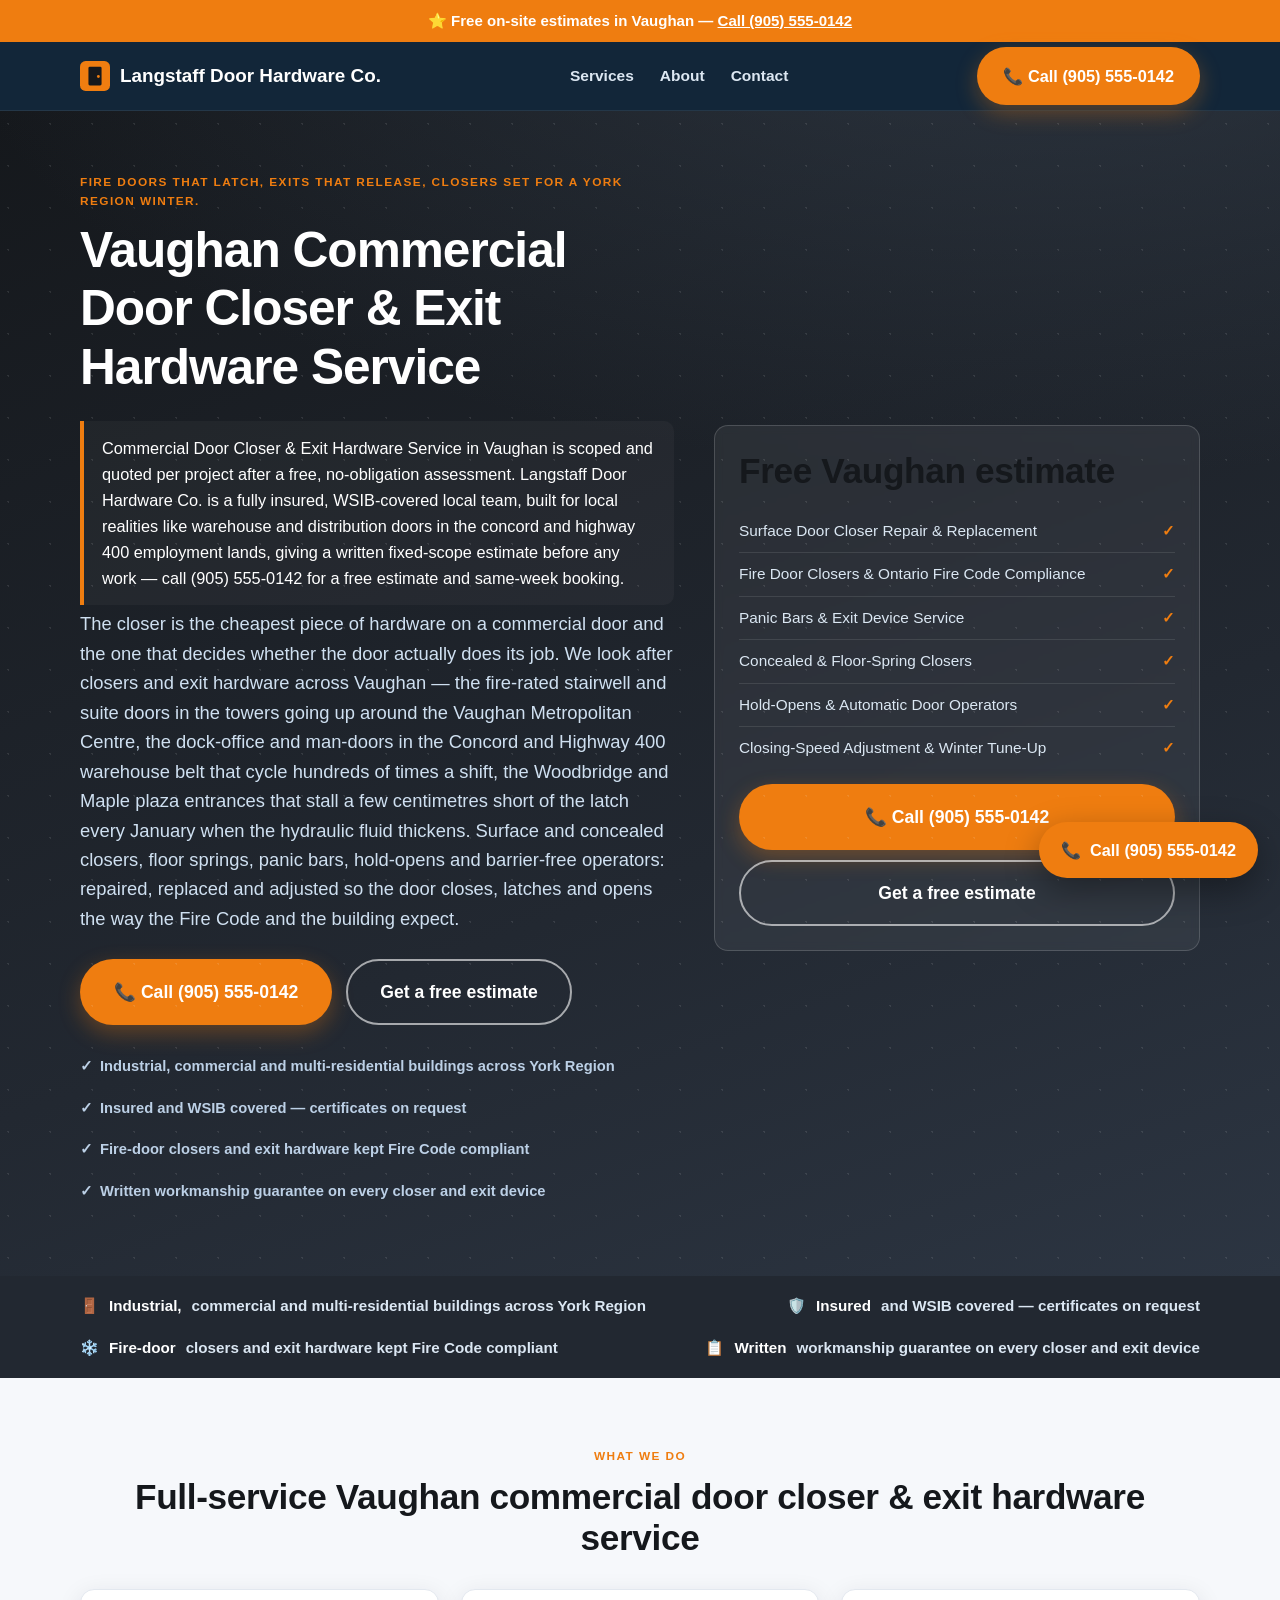
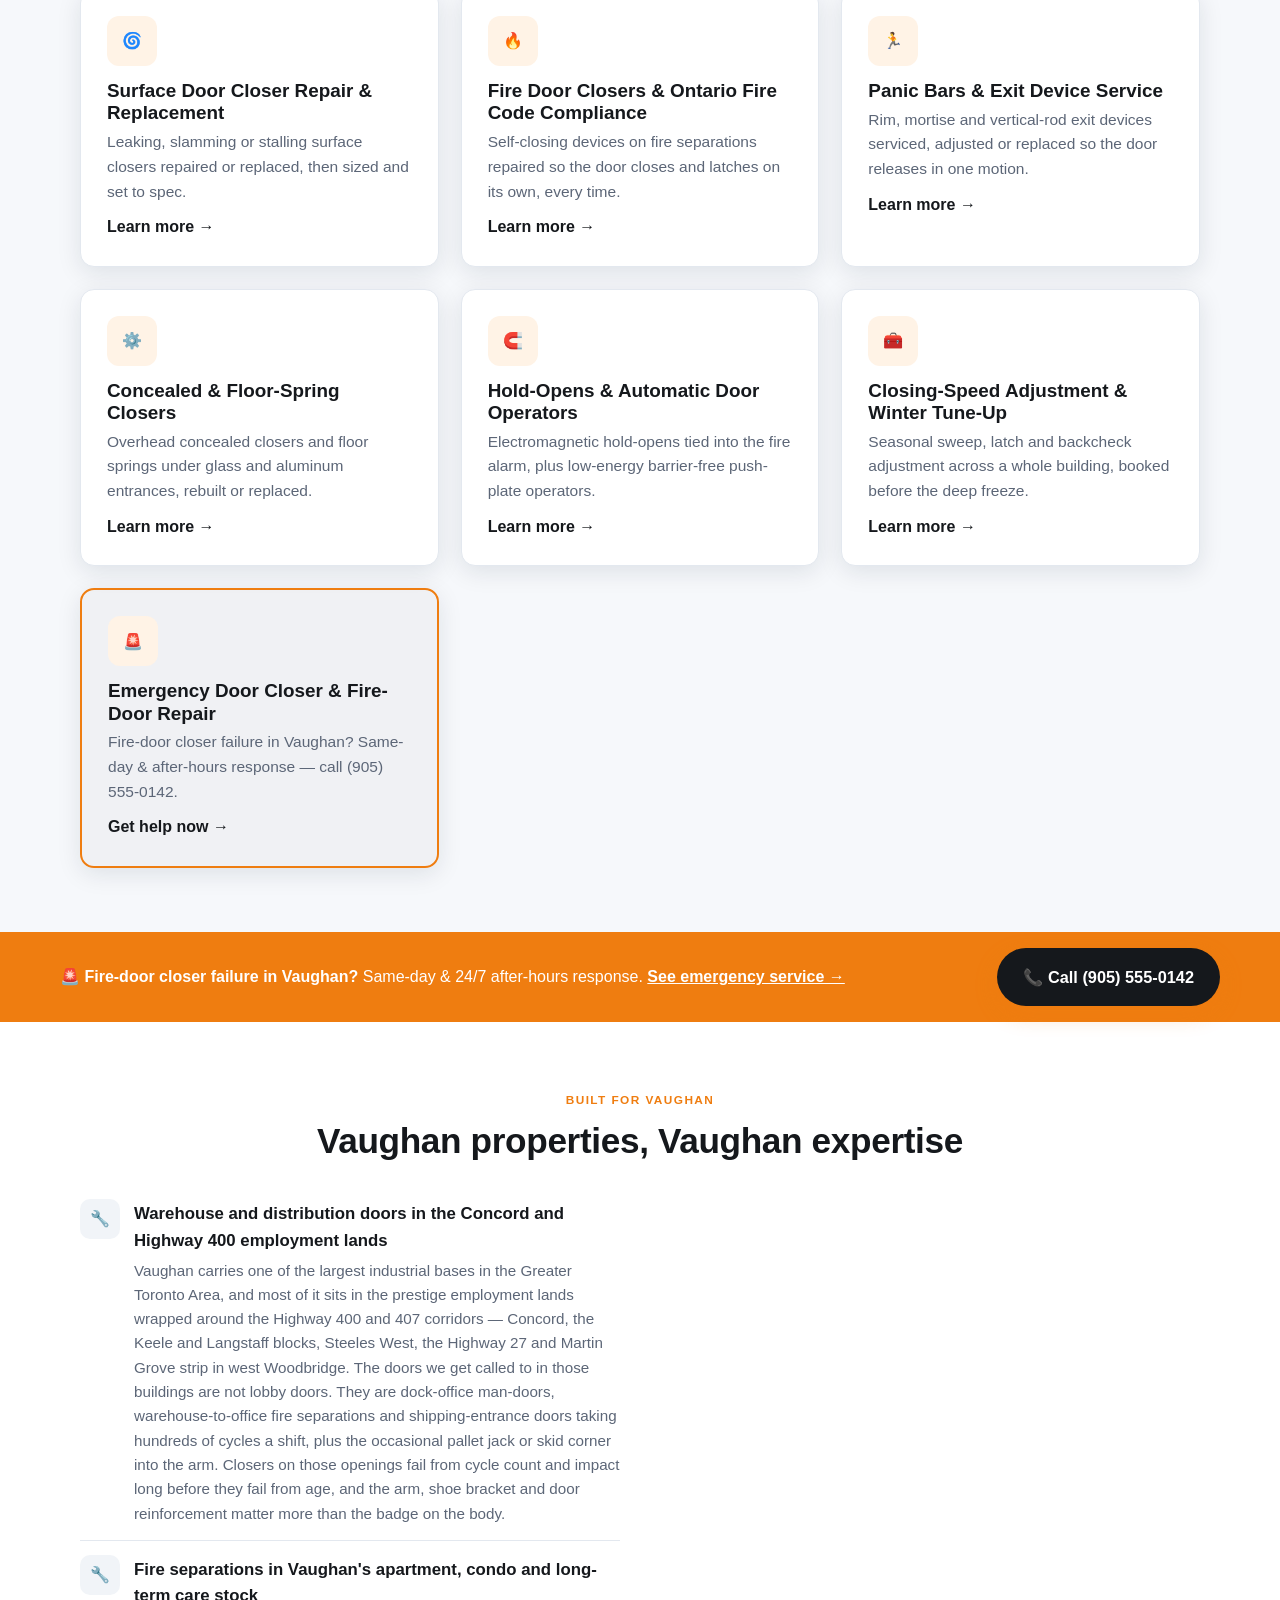
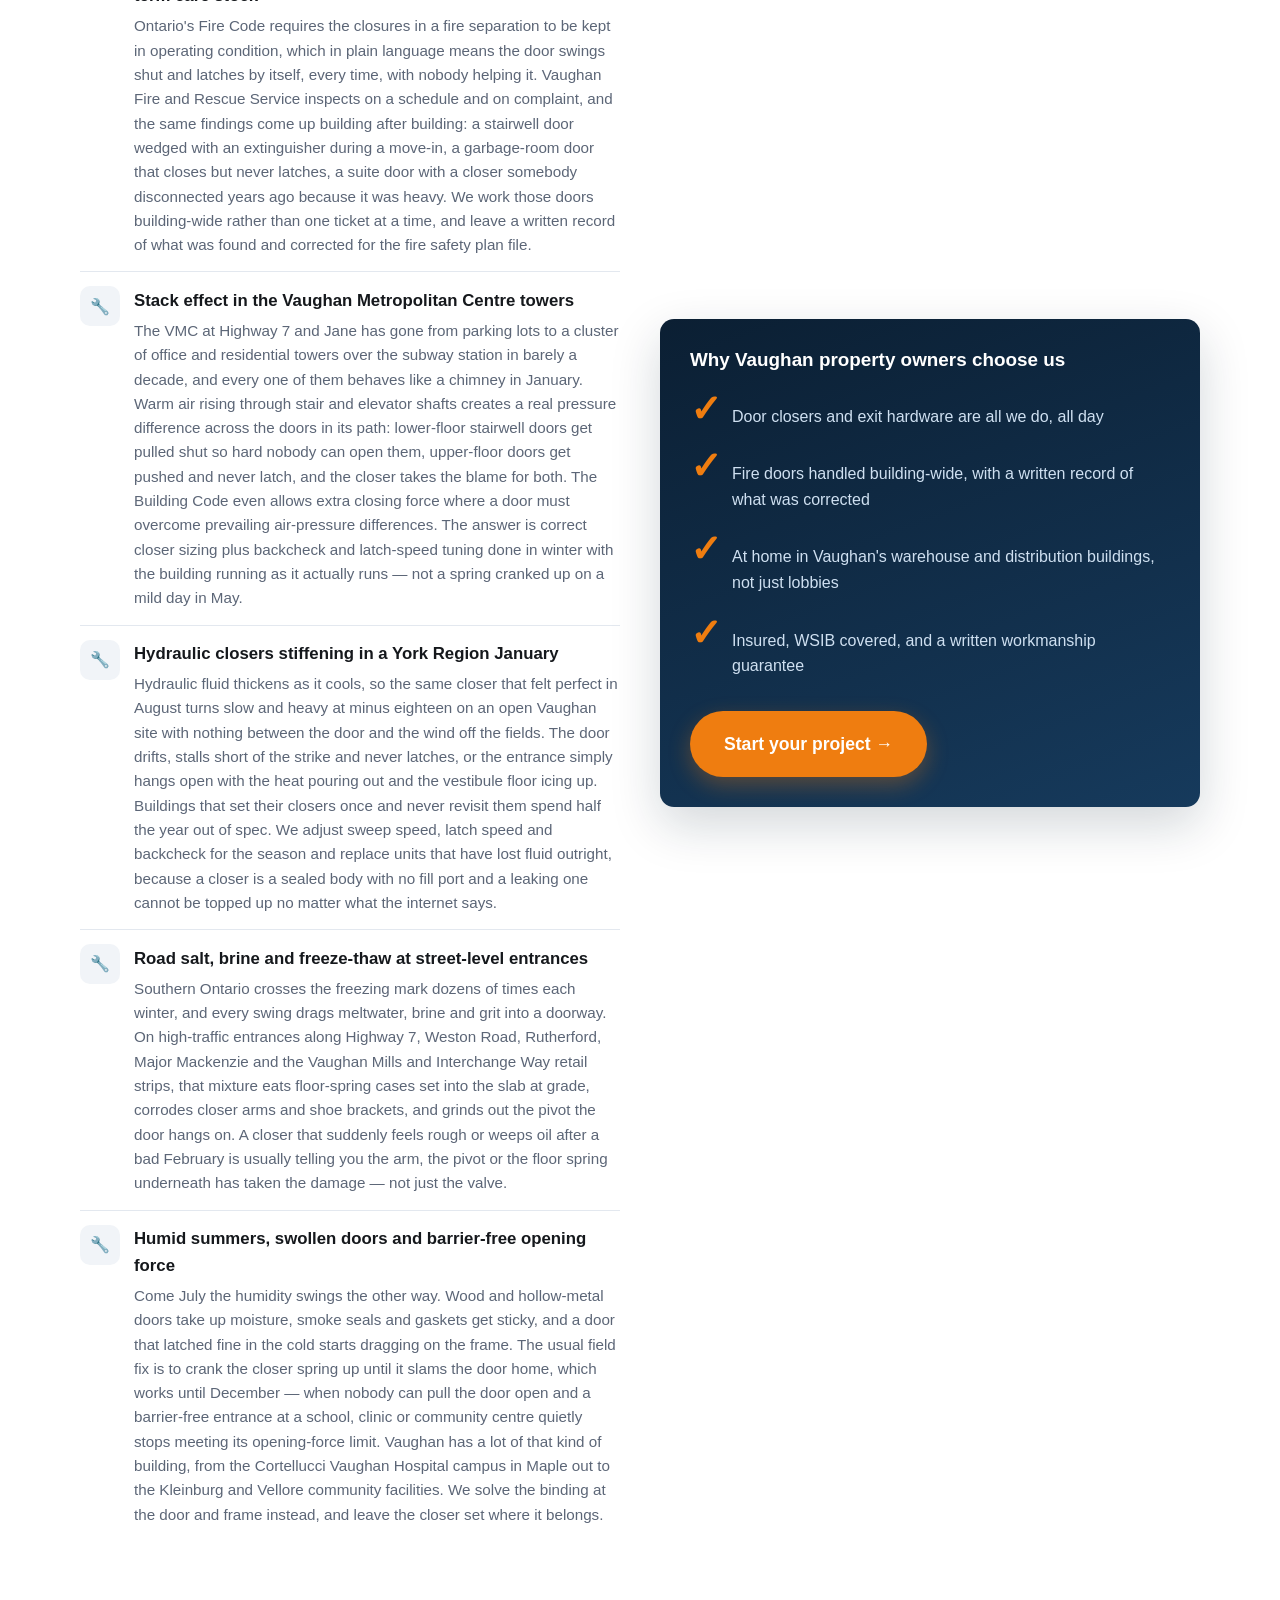
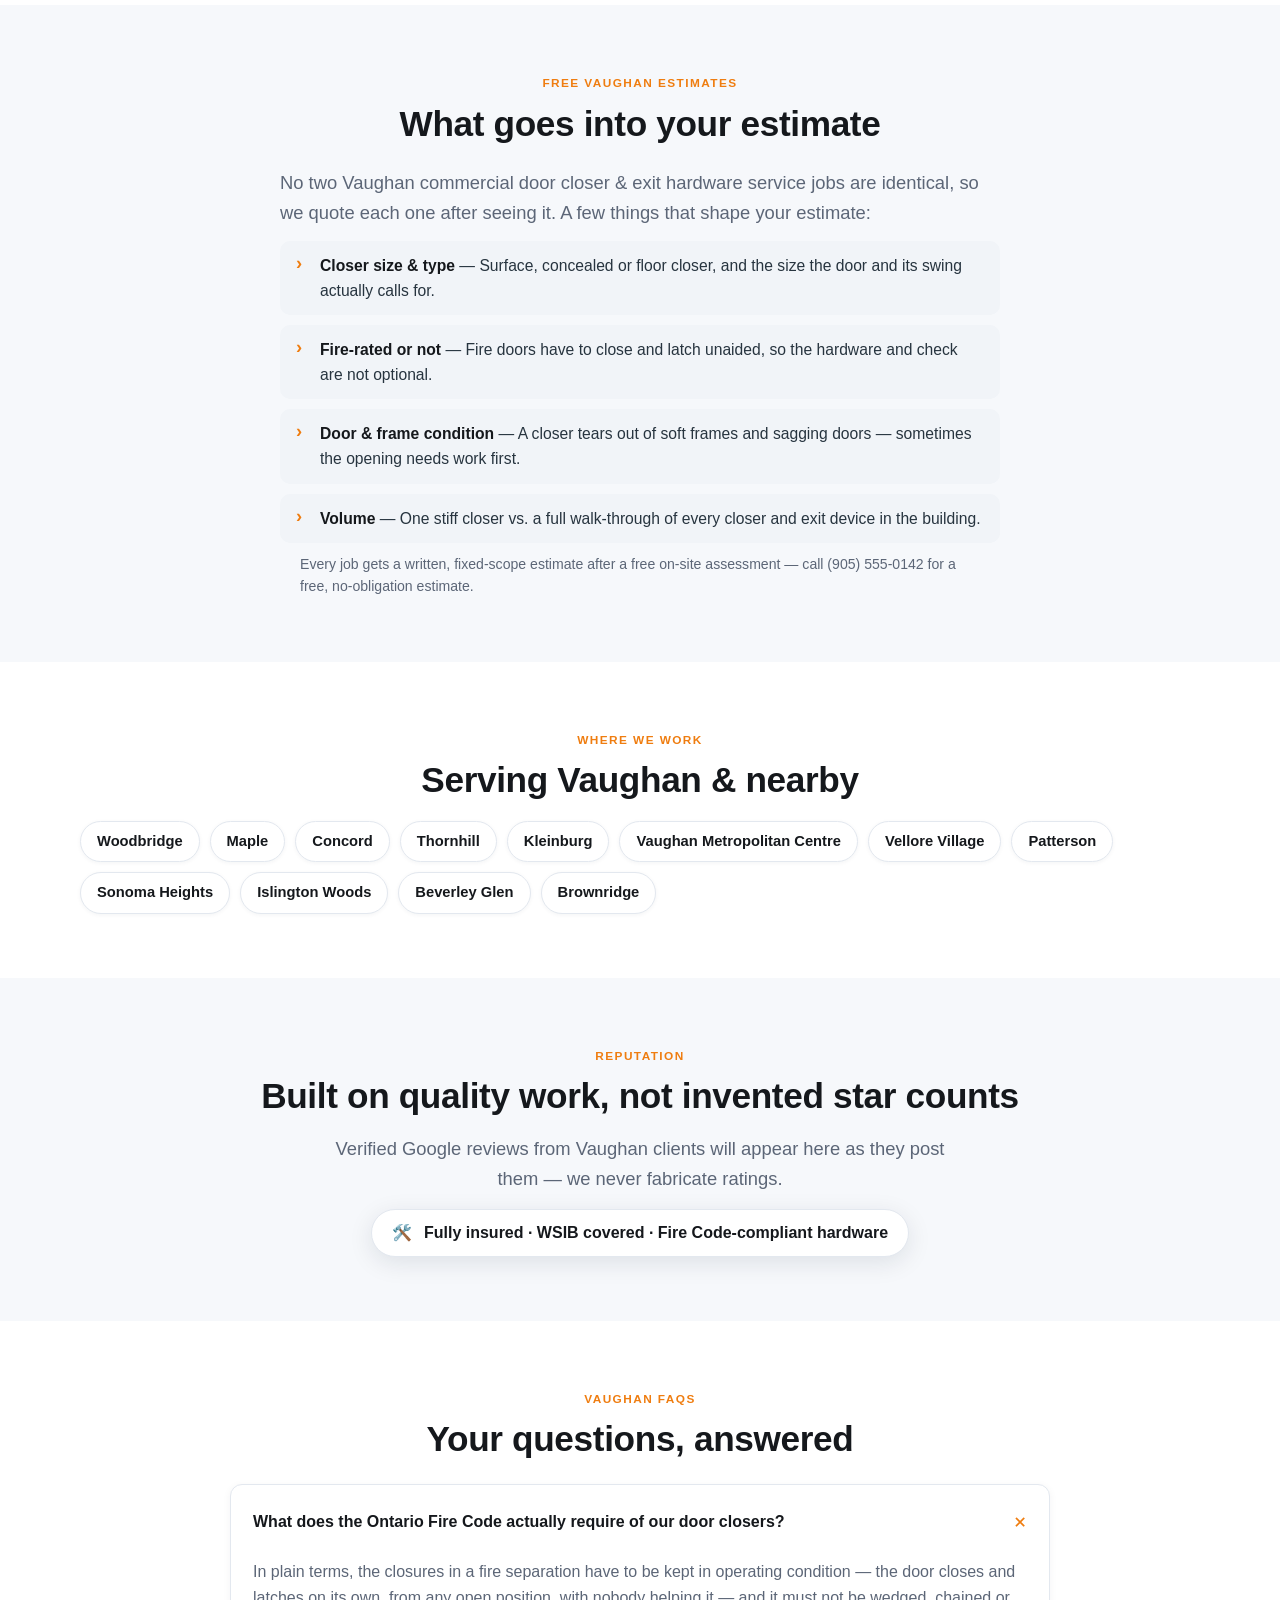
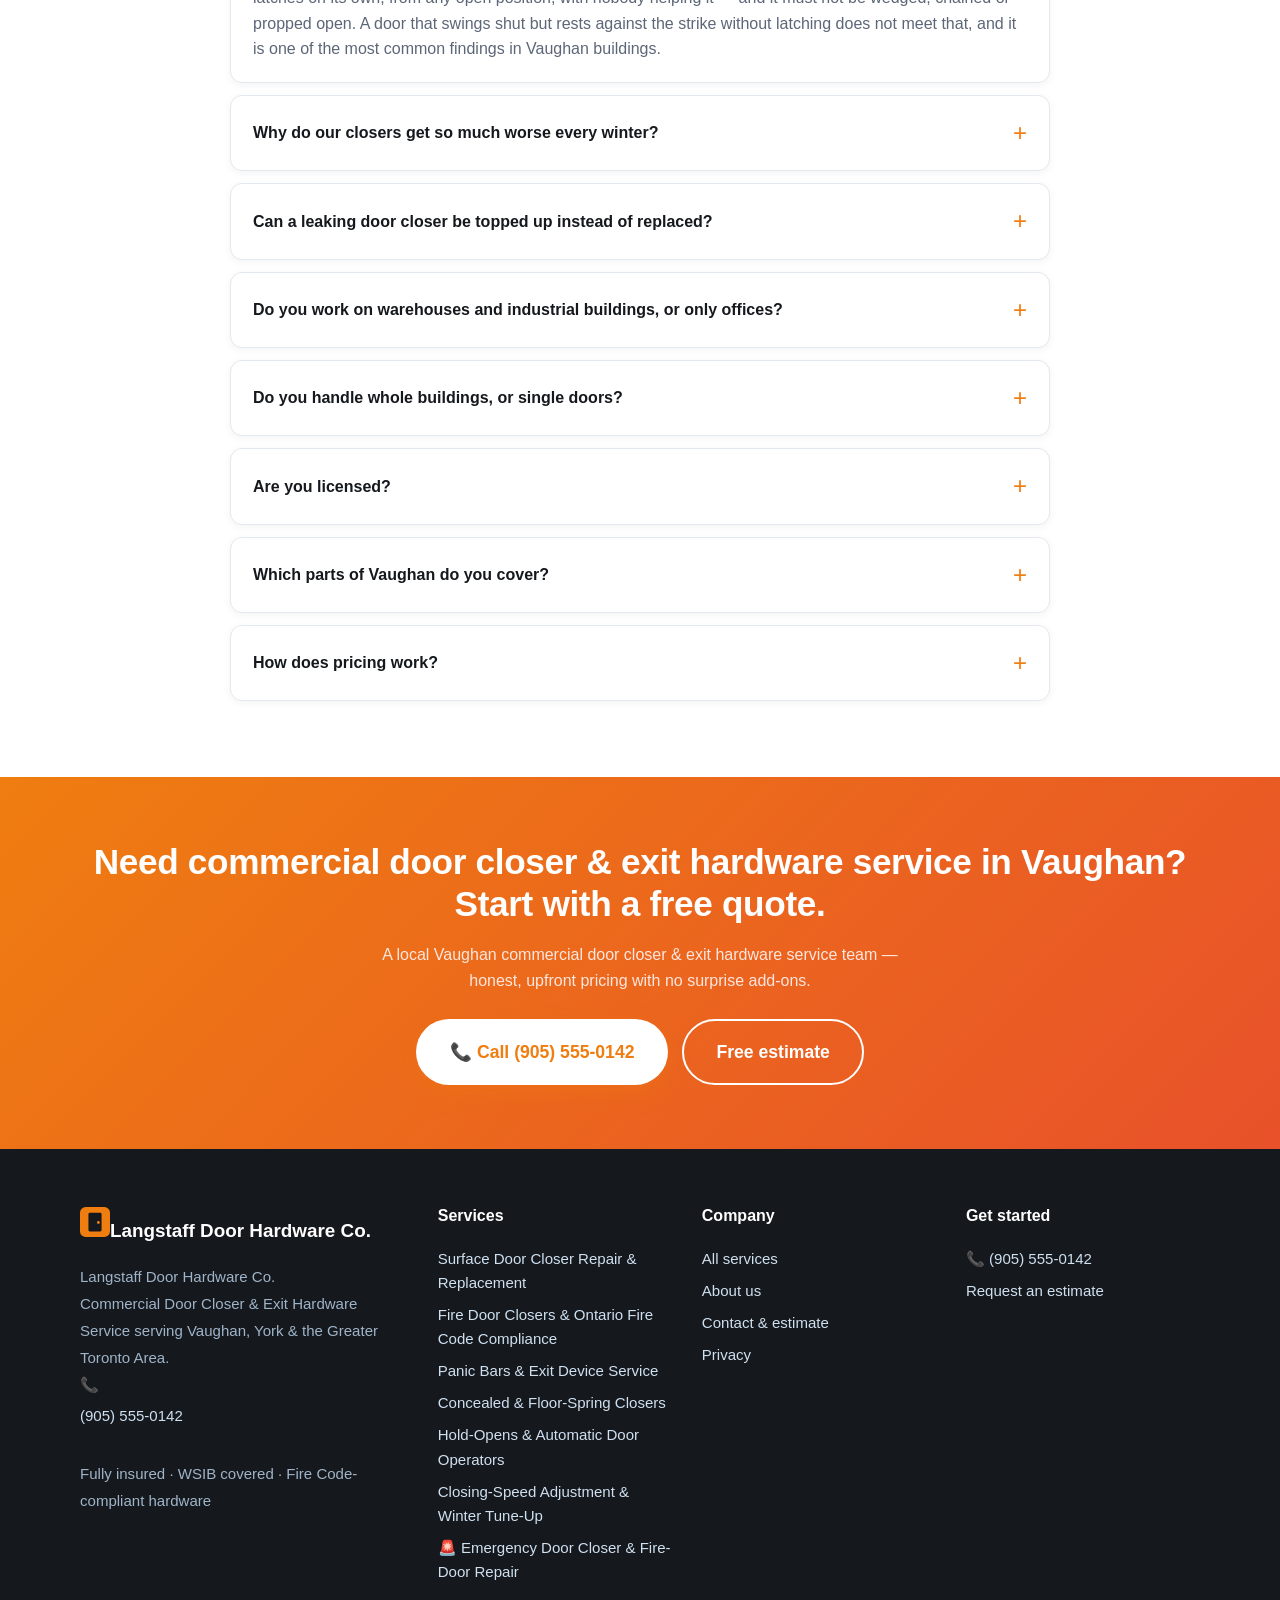
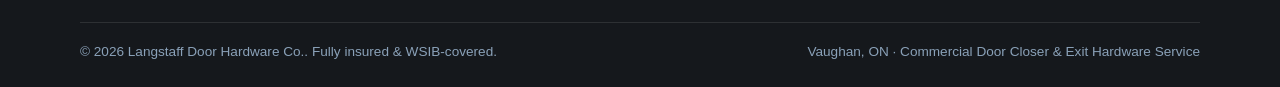
==== commit 8958a7a0: "rebuild: regenerate site content" ====
--- a/index.html
+++ b/index.html
@@ -34,7 +34,7 @@
 <section class="section"><div class="wrap center"><span class="eyebrow">Reputation</span><h2>Built on quality work, not invented star counts</h2><p class="lead" style="margin:0 auto">Verified Google reviews from Vaughan clients will appear here as they post them — we never fabricate ratings.</p><div style="margin-top:16px"><span class="rating-badge"><span aria-hidden="true">🛠️</span> Fully insured · WSIB covered · Fire Code-compliant hardware</span></div></div></section>
 <section class="section alt"><div class="wrap center"><span class="eyebrow">Vaughan FAQs</span><h2>Your questions, answered</h2></div><div class="wrap" style="margin-top:24px"><div class="faq" style="max-width:820px;margin:0 auto"><details open><summary>What does the Ontario Fire Code actually require of our door closers?</summary><p>In plain terms, the closures in a fire separation have to be kept in operating condition — the door closes and latches on its own, from any open position, with nobody helping it — and it must not be wedged, chained or propped open. A door that swings shut but rests against the strike without latching does not meet that, and it is one of the most common findings in Vaughan buildings.</p></details><details><summary>Why do our closers get so much worse every winter?</summary><p>Hydraulic fluid thickens as it cools, so the same closer that felt right in August moves slowly at minus eighteen and often stops short of the latch. In taller buildings, winter stack pressure adds to it by pushing and pulling on the doors. Both are normal, and both are fixed with seasonal adjustment rather than a heavier spring nobody can pull against.</p></details><details><summary>Can a leaking door closer be topped up instead of replaced?</summary><p>No. Closers are sealed hydraulic units with no fill port, so once fluid is lost the body has to be replaced. Leaking closers either slam hard enough to damage the door and frame or stall short of the latch, which on a fire door is a compliance problem as well as a nuisance.</p></details><details><summary>Do you work on warehouses and industrial buildings, or only offices?</summary><p>Both — and the industrial side is a large part of our week. Vaughan's employment lands around Highways 400 and 407 are full of dock-office man-doors, warehouse-to-office fire separations and shipping-entrance doors that cycle constantly and take the occasional skid corner. We size and reinforce closers for that duty rather than fitting an interior-grade unit and coming back in six months.</p></details><details><summary>Do you handle whole buildings, or single doors?</summary><p>Both, but building-wide is where we do our best work. Apartment and condo towers, schools, plazas and distribution buildings get more out of one scheduled pass over every opening than out of a string of separate call-outs, and you get a written list of what was adjusted and what still needs parts.</p></details><details><summary>Are you licensed?</summary><p>Ontario does not issue a provincial trade licence for door hardware work, so nobody in this trade legitimately holds one and we will never show you a number that does not exist. What we can show you is real: liability insurance, WSIB coverage, and a written workmanship guarantee on everything we install and repair.</p></details><details><summary>Which parts of Vaughan do you cover?</summary><p>All of it — Woodbridge, Maple, Concord, Thornhill and Kleinburg, the Vaughan Metropolitan Centre, Vellore Village, Patterson and the employment lands along Highways 400, 407 and 27 — plus the neighbouring York Region municipalities and the wider Greater Toronto Area. Call and we will confirm scheduling for your address.</p></details><details><summary>How does pricing work?</summary><p>Every job gets a free, no-obligation assessment and then one written, fixed-scope estimate before any work starts. The number we quote is the number you pay, with no surprise add-ons, and we tell you upfront when a closer only needs adjusting rather than replacing.</p></details></div></div></section>
 <section class="section cta-band"><div class="wrap"><h2>Need commercial door closer &amp; exit hardware service in Vaughan? Start with a free quote.</h2><p>A local Vaughan commercial door closer &amp; exit hardware service team — honest, upfront pricing with no surprise add-ons.</p><div class="hero-cta" style="justify-content:center"><a class="btn btn-call btn-lg" href="tel:+19055550142">📞 Call (905) 555-0142</a><a class="btn btn-ghost btn-lg" href="/contact/" data-book>Free estimate</a></div></div></section></main><footer class="site"><div class="wrap"><div class="cols">
-<div><a class="brand" href="/" aria-label="Langstaff Door Hardware Co. home"><svg width="30" height="30" viewBox="0 0 32 32" fill="none" aria-hidden="true"><rect width="32" height="32" rx="6" fill="#ef7d10"/><rect x="9" y="6" width="14" height="20" rx="1.5" fill="#15181c"/><circle cx="19.6" cy="16.5" r="1.5" fill="#ef7d10"/></svg>Langstaff Door Hardware Co.</a><address class="nap" style="font-style:normal">Langstaff Door Hardware Co.<br>Commercial Door Closer &amp; Exit Hardware Service serving Vaughan, York &amp; the Greater Toronto Area.<br>📞 <a href="tel:+19055550142" style="display:inline">(905) 555-0142</a><br>Fully insured · WSIB covered · Fire Code-compliant hardware</address></div>
+<div><a class="brand" href="/" aria-label="Langstaff Door Hardware Co. home"><svg width="30" height="30" viewBox="0 0 32 32" fill="none" aria-hidden="true"><rect width="32" height="32" rx="6" fill="#ef7d10"/><rect x="9" y="6" width="14" height="20" rx="1.5" fill="#15181c"/><circle cx="19.6" cy="16.5" r="1.5" fill="#ef7d10"/></svg>Langstaff Door Hardware Co.</a><address class="nap" style="font-style:normal">Langstaff Door Hardware Co.<br>Commercial Door Closer &amp; Exit Hardware Service serving Vaughan, York &amp; the Greater Toronto Area.<br>📞 <a href="tel:+19055550142">(905) 555-0142</a><br>Fully insured · WSIB covered · Fire Code-compliant hardware</address></div>
 <div><h4>Services</h4><a href="/services/surface-door-closer-repair/">Surface Door Closer Repair &amp; Replacement</a><a href="/services/fire-door-closer-service/">Fire Door Closers &amp; Ontario Fire Code Compliance</a><a href="/services/panic-bars-exit-devices/">Panic Bars &amp; Exit Device Service</a><a href="/services/concealed-floor-spring-closers/">Concealed &amp; Floor-Spring Closers</a><a href="/services/hold-opens-automatic-operators/">Hold-Opens &amp; Automatic Door Operators</a><a href="/services/closing-speed-adjustment/">Closing-Speed Adjustment &amp; Winter Tune-Up</a><a href="/services/emergency-door-closer-repair/">🚨 Emergency Door Closer &amp; Fire-Door Repair</a></div>
 <div><h4>Company</h4><a href="/services/">All services</a><a href="/about/">About us</a><a href="/contact/">Contact &amp; estimate</a><a href="/privacy/">Privacy</a></div>
 <div><h4>Get started</h4><a href="tel:+19055550142">📞 (905) 555-0142</a><a href="/contact/" data-book>Request an estimate</a></div>
--- a/css/styles.css
+++ b/css/styles.css
@@ -364,6 +364,31 @@
   .hero-cta .btn{flex:1 1 100%;justify-content:center}
 }
 
+/* ---------- Touch-target sizing (mobile / coarse pointers) ----------
+   Measured on a live page at 375px: the header phone link — the primary conversion CTA on every page —
+   was 141x20 CSS px, the hamburger 35x36, footer links 335x32 and service chips 42px tall. Lighthouse
+   flags anything under ~48x48 with 8px spacing as "tap targets are not sized appropriately", and on a
+   call-first site paid for by the click, a 20px-tall phone link is a lead-loss bug, not a polish item.
+   Padding-only, so nothing reflows horizontally; min-height + inline-flex centring rather than fixed
+   heights, so long labels still wrap.
+   Gated on EITHER a coarse pointer OR the 880px breakpoint the rest of this file already uses. Width is
+   the reliable half: `pointer: coarse` does NOT match in headless Chrome (verified — it reported a fine
+   pointer on a 375px viewport), so a coarse-only gate would have been untestable here and could silently
+   no-op on any browser that reports the pointer oddly. Desktop mouse users above 880px are unaffected. */
+@media (pointer: coarse), (max-width: 880px) {
+  /* .callstrip a is THE phone CTA — the top strip on every page. It measured 141x20 live. */
+  .callstrip a, .nav-phone { display: inline-flex; align-items: center; min-height: 44px; padding: 0 6px; }
+  .menu-btn { min-width: 44px; min-height: 44px; align-items: center; justify-content: center; }
+  .brand { min-height: 44px; display: inline-flex; align-items: center; }
+  footer.site a { min-height: 44px; display: flex; align-items: center; padding: 4px 0; }
+  address.nap a { min-height: 44px; display: inline-flex; align-items: center; }
+  .chip { min-height: 44px; display: inline-flex; align-items: center; }
+  .callbar a { min-height: 48px; }
+  .crumbs a { display: inline-block; padding: 13px 4px; }
+}
+/* the 880px block earlier sets .menu-btn{display:block}; inline-flex is what centres the glyph in the 44px box */
+@media (max-width: 880px) { .menu-btn { display: inline-flex } }
+
 :root{--red:#ef7d10;--red-dark:#ef7d10;--amber:#ef7d10;--accent:#ef7d10}
 .callstrip{background:linear-gradient(90deg,#ef7d10,#ef7d10);color:#fff;text-align:center;font-weight:700;padding:9px 16px;font-size:.94rem}.callstrip a{color:#fff;text-decoration:underline;font-weight:800}.fab-call{position:fixed;right:22px;bottom:22px;z-index:60;display:inline-flex;align-items:center;gap:9px;background:var(--red);color:#fff;font-weight:800;padding:15px 22px;border-radius:999px;box-shadow:0 12px 34px rgba(0,0,0,.35);text-decoration:none;animation:fabp 2.4s infinite}@keyframes fabp{0%{box-shadow:0 0 0 0 rgba(0,0,0,.4)}70%{box-shadow:0 0 0 18px rgba(0,0,0,0)}100%{box-shadow:0 0 0 0 rgba(0,0,0,0)}}@media(max-width:880px){.fab-call{display:none}}
 .answer-capsule{max-width:66ch;margin:14px 0 4px;padding:14px 18px;border-left:4px solid var(--accent);background:rgba(127,127,127,.08);border-radius:0 10px 10px 0;font-size:1.02rem;line-height:1.6}
--- a/css/styles.css
+++ b/css/styles.css
@@ -364,6 +364,31 @@
   .hero-cta .btn{flex:1 1 100%;justify-content:center}
 }
 
+/* ---------- Touch-target sizing (mobile / coarse pointers) ----------
+   Measured on a live page at 375px: the header phone link — the primary conversion CTA on every page —
+   was 141x20 CSS px, the hamburger 35x36, footer links 335x32 and service chips 42px tall. Lighthouse
+   flags anything under ~48x48 with 8px spacing as "tap targets are not sized appropriately", and on a
+   call-first site paid for by the click, a 20px-tall phone link is a lead-loss bug, not a polish item.
+   Padding-only, so nothing reflows horizontally; min-height + inline-flex centring rather than fixed
+   heights, so long labels still wrap.
+   Gated on EITHER a coarse pointer OR the 880px breakpoint the rest of this file already uses. Width is
+   the reliable half: `pointer: coarse` does NOT match in headless Chrome (verified — it reported a fine
+   pointer on a 375px viewport), so a coarse-only gate would have been untestable here and could silently
+   no-op on any browser that reports the pointer oddly. Desktop mouse users above 880px are unaffected. */
+@media (pointer: coarse), (max-width: 880px) {
+  /* .callstrip a is THE phone CTA — the top strip on every page. It measured 141x20 live. */
+  .callstrip a, .nav-phone { display: inline-flex; align-items: center; min-height: 44px; padding: 0 6px; }
+  .menu-btn { min-width: 44px; min-height: 44px; align-items: center; justify-content: center; }
+  .brand { min-height: 44px; display: inline-flex; align-items: center; }
+  footer.site a { min-height: 44px; display: flex; align-items: center; padding: 4px 0; }
+  address.nap a { min-height: 44px; display: inline-flex; align-items: center; }
+  .chip { min-height: 44px; display: inline-flex; align-items: center; }
+  .callbar a { min-height: 48px; }
+  .crumbs a { display: inline-block; padding: 13px 4px; }
+}
+/* the 880px block earlier sets .menu-btn{display:block}; inline-flex is what centres the glyph in the 44px box */
+@media (max-width: 880px) { .menu-btn { display: inline-flex } }
+
 :root{--red:#ef7d10;--red-dark:#ef7d10;--amber:#ef7d10;--accent:#ef7d10}
 .callstrip{background:linear-gradient(90deg,#ef7d10,#ef7d10);color:#fff;text-align:center;font-weight:700;padding:9px 16px;font-size:.94rem}.callstrip a{color:#fff;text-decoration:underline;font-weight:800}.fab-call{position:fixed;right:22px;bottom:22px;z-index:60;display:inline-flex;align-items:center;gap:9px;background:var(--red);color:#fff;font-weight:800;padding:15px 22px;border-radius:999px;box-shadow:0 12px 34px rgba(0,0,0,.35);text-decoration:none;animation:fabp 2.4s infinite}@keyframes fabp{0%{box-shadow:0 0 0 0 rgba(0,0,0,.4)}70%{box-shadow:0 0 0 18px rgba(0,0,0,0)}100%{box-shadow:0 0 0 0 rgba(0,0,0,0)}}@media(max-width:880px){.fab-call{display:none}}
 .answer-capsule{max-width:66ch;margin:14px 0 4px;padding:14px 18px;border-left:4px solid var(--accent);background:rgba(127,127,127,.08);border-radius:0 10px 10px 0;font-size:1.02rem;line-height:1.6}
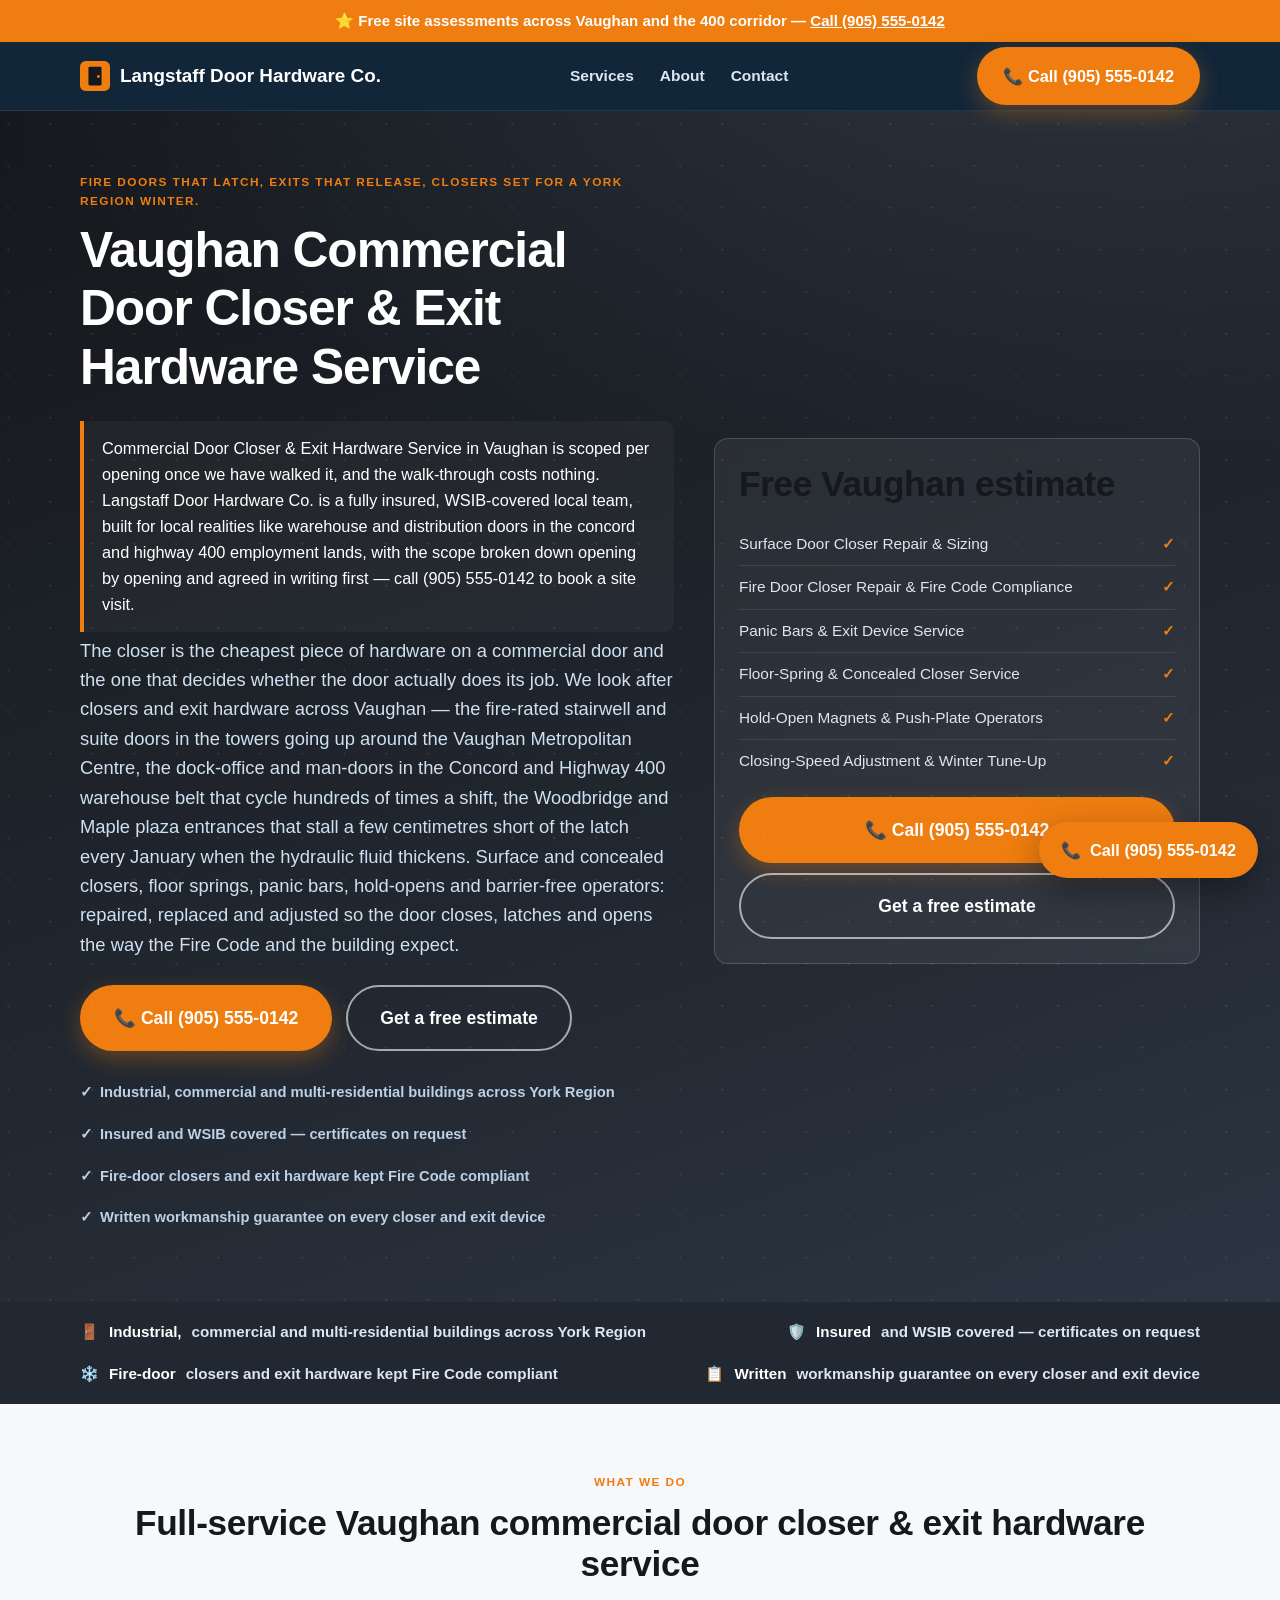
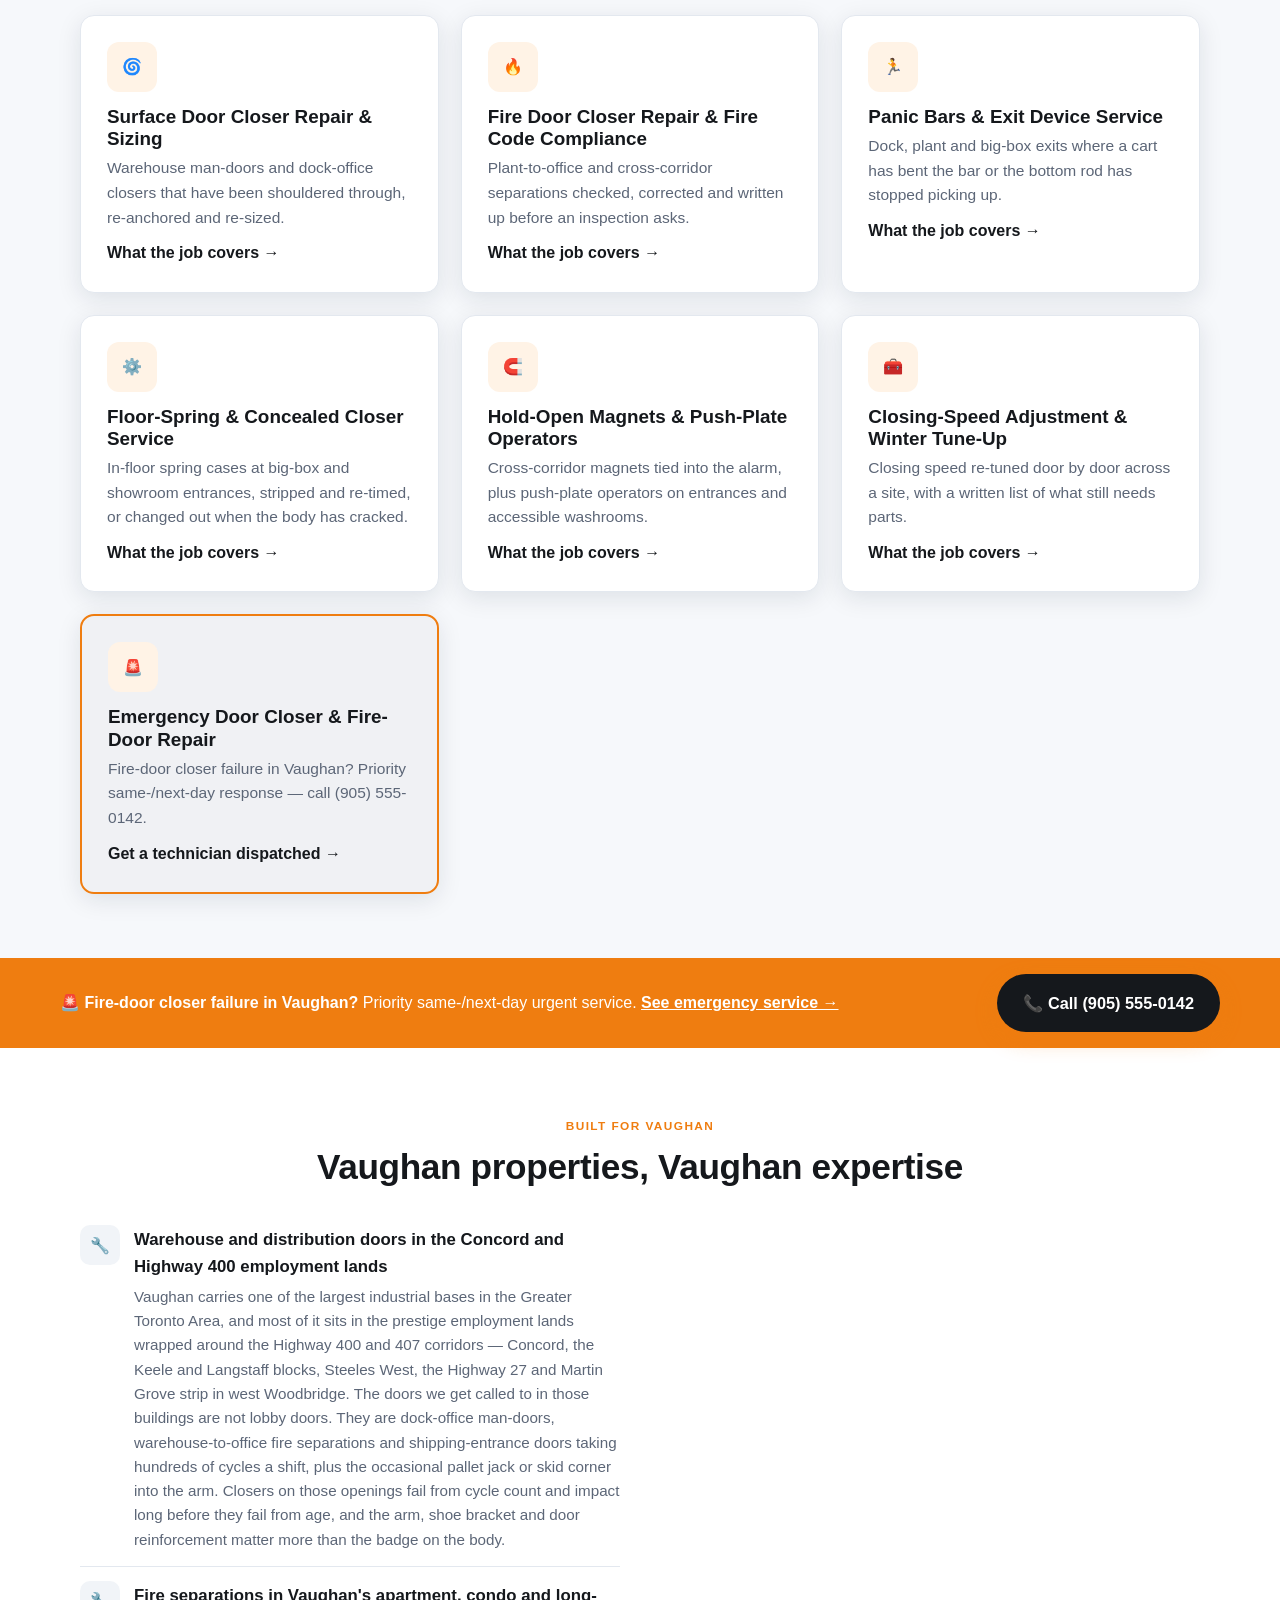
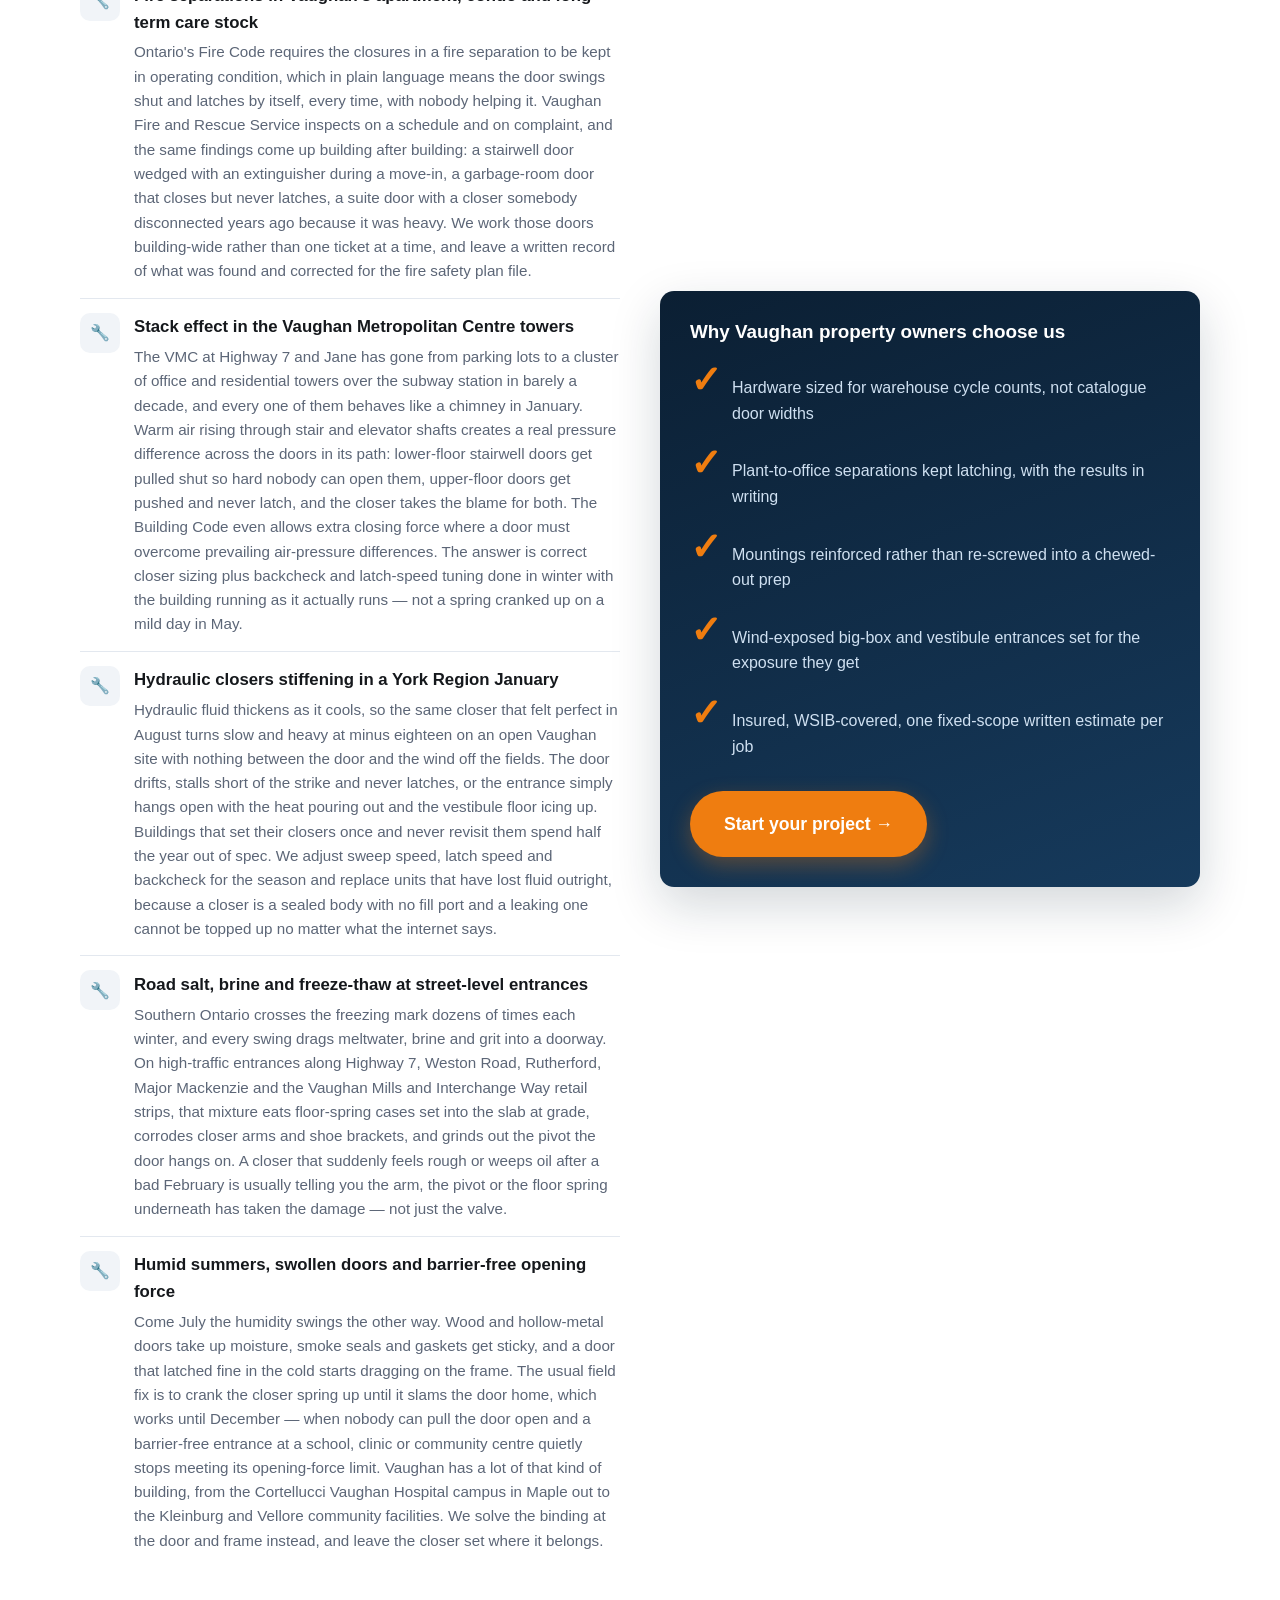
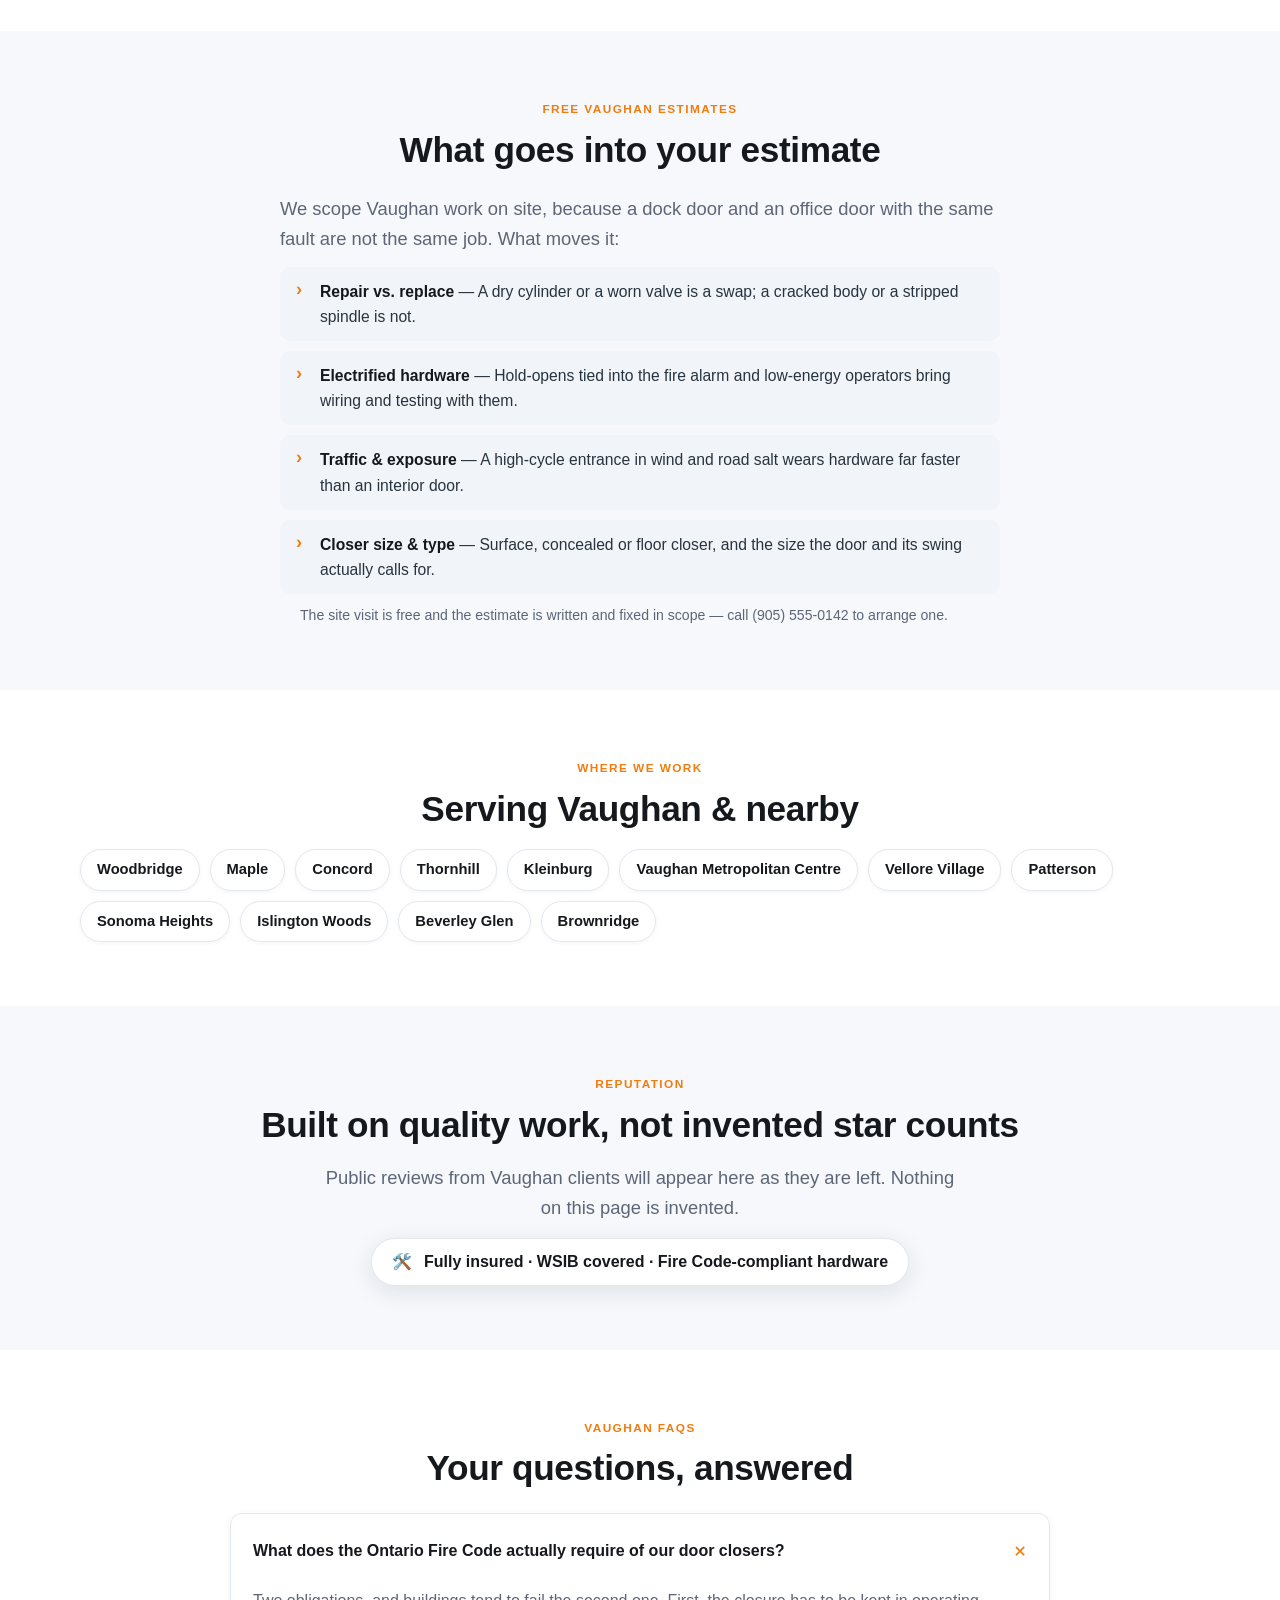
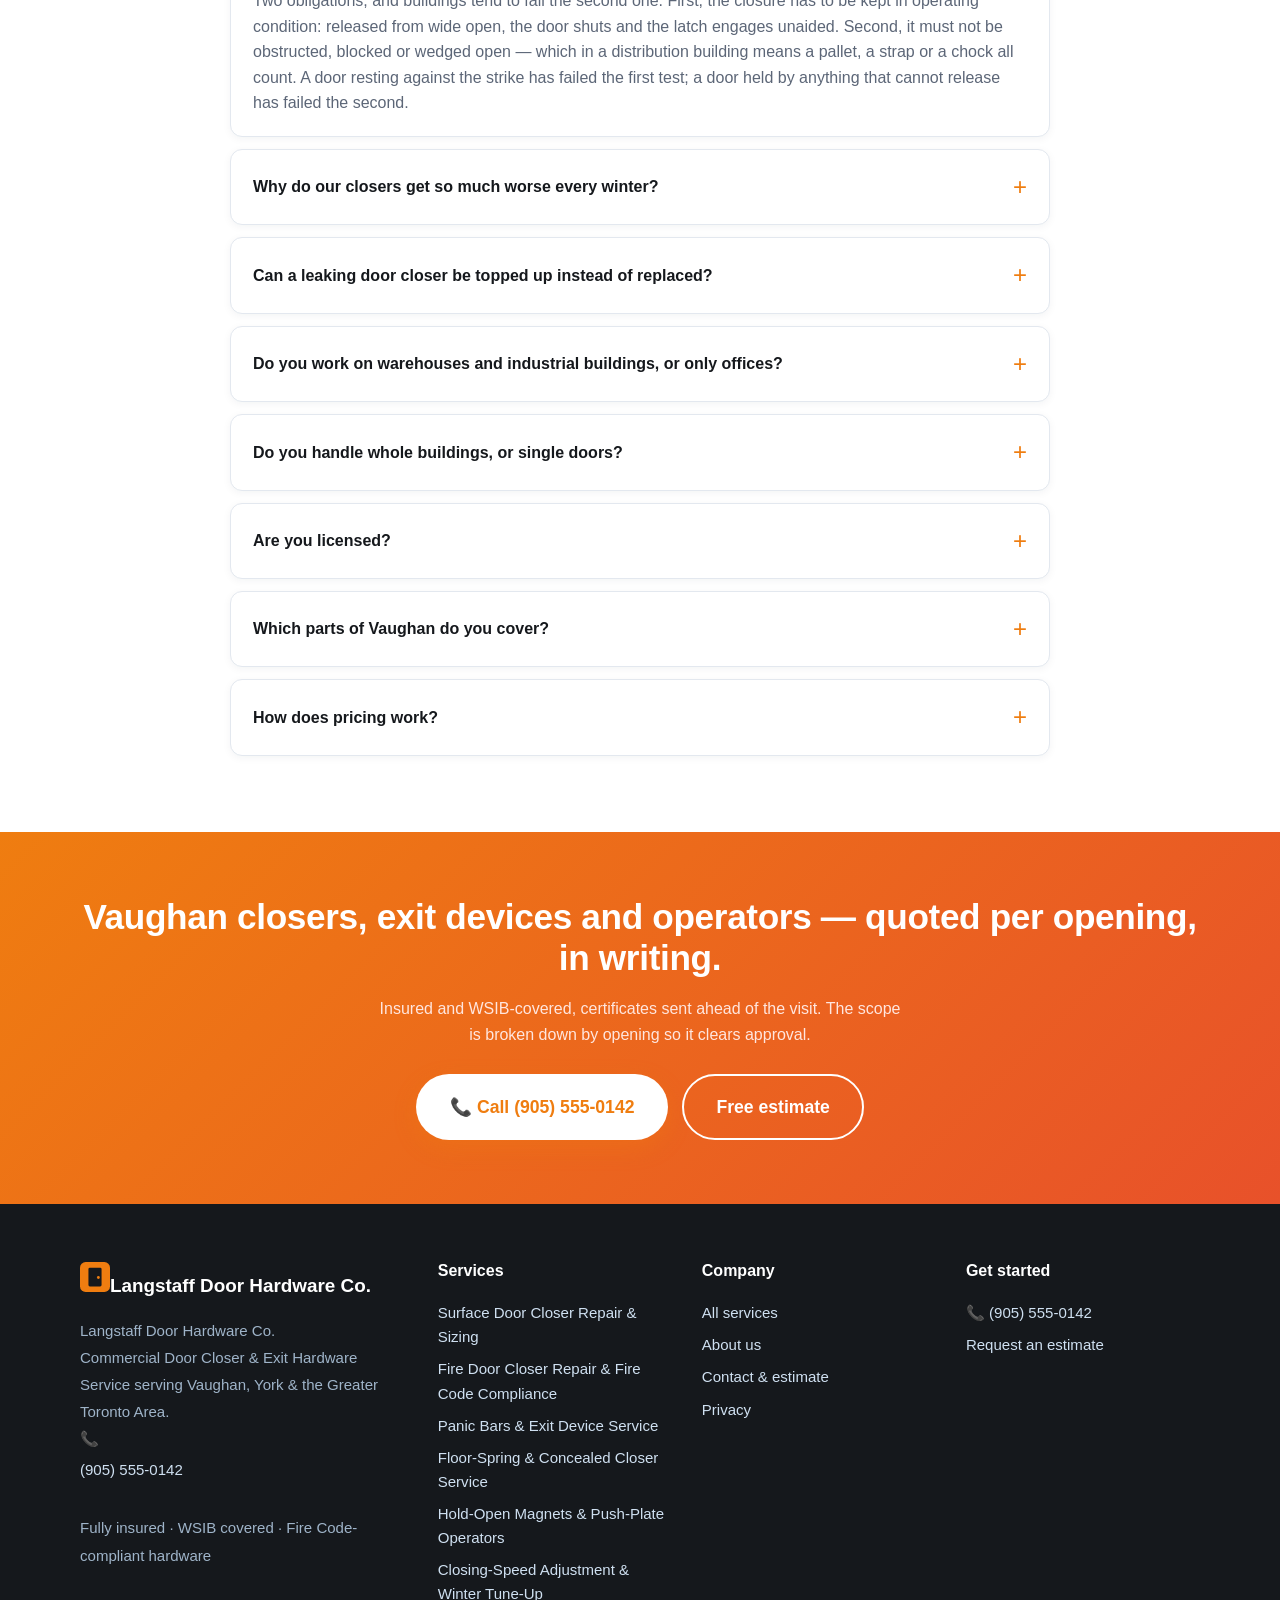
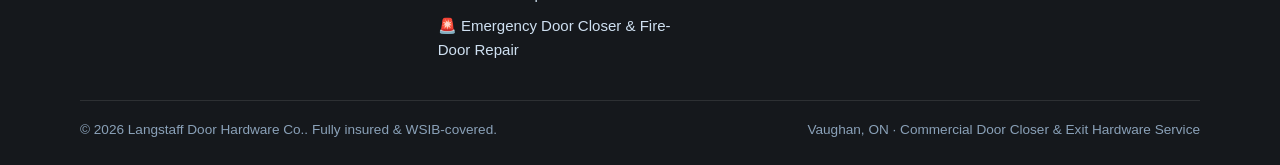
==== commit eb8ad2a7: "rebuild: regenerate site content" ====
--- a/index.html
+++ b/index.html
@@ -9,33 +9,33 @@
 <meta name="twitter:card" content="summary_large_image"><meta name="twitter:title" content="Vaughan Commercial Door Closer &amp; Exit Hardware Service"><meta name="twitter:description" content="Vaughan commercial door closer &amp; exit hardware service — fire door closers, panic bars, hold-opens and closing-speed adjustment. Free estimate."><meta name="twitter:image" content="https://www.vaughandoorcloser.com/assets/og.png">
 <link rel="icon" href="/assets/favicon.svg" type="image/svg+xml"><link rel="icon" href="/favicon.ico" sizes="32x32"><link rel="apple-touch-icon" href="/assets/apple-touch-icon.png">
 <link rel="preload" href="/css/styles.css" as="style"><link rel="stylesheet" href="/css/styles.css">
-<script type="application/ld+json">{"@context":"https://schema.org","@graph":[{"@type":"Organization","@id":"https://www.vaughandoorcloser.com/#org","name":"Langstaff Door Hardware Co.","url":"https://www.vaughandoorcloser.com/","logo":"https://www.vaughandoorcloser.com/assets/og.png","areaServed":{"@type":"City","name":"Vaughan"},"sameAs":["https://www.vaughandoorcloser.com/"]},{"@type":"WebSite","@id":"https://www.vaughandoorcloser.com/#website","url":"https://www.vaughandoorcloser.com/","name":"Langstaff Door Hardware Co.","publisher":{"@id":"https://www.vaughandoorcloser.com/#org"},"inLanguage":"en-CA"},{"@type":["HomeAndConstructionBusiness","LocalBusiness"],"@id":"https://www.vaughandoorcloser.com/#business","name":"Langstaff Door Hardware Co.","image":"https://www.vaughandoorcloser.com/assets/og.png","url":"https://www.vaughandoorcloser.com/","telephone":"+19055550142","paymentAccepted":"Cash, Cheque, Credit Card, Interac e-Transfer, Financing","parentOrganization":{"@id":"https://www.vaughandoorcloser.com/#org"},"brand":{"@id":"https://www.vaughandoorcloser.com/#org"},"description":"Commercial Door Closer & Exit Hardware Service in Vaughan, ON — Fully insured, WSIB covered, Fire Code-compliant hardware. After-hours emergency response available.","address":{"@type":"PostalAddress","addressLocality":"Vaughan","addressRegion":"ON","addressCountry":"CA"},"geo":{"@type":"GeoCoordinates","latitude":43.8361,"longitude":-79.4983},"areaServed":[{"@type":"City","name":"Vaughan"},{"@type":"GeoShape","circle":"43.8361 -79.4983 20000"}],"sameAs":["https://www.vaughandoorcloser.com/"],"hasMap":"https://www.google.com/maps?q=Vaughan%2C%20ON%2C%20Canada","openingHoursSpecification":[{"@type":"OpeningHoursSpecification","dayOfWeek":["Monday","Tuesday","Wednesday","Thursday","Friday"],"opens":"07:00","closes":"18:00"},{"@type":"OpeningHoursSpecification","dayOfWeek":["Saturday"],"opens":"08:00","closes":"15:00"},{"@type":"OpeningHoursSpecification","dayOfWeek":["Monday","Tuesday","Wednesday","Thursday","Friday","Saturday","Sunday"],"opens":"00:00","closes":"23:59","description":"After-hours emergency response"}],"knowsAbout":["commercial door closer & exit hardware service","door closer repair and replacement","fire door self-closing devices","exit and panic hardware","Ontario Fire Code door maintenance","cold-weather closer adjustment","surface door closer repair & replacement","fire door closers & ontario fire code compliance","panic bars & exit device service","concealed & floor-spring closers","hold-opens & automatic door operators","closing-speed adjustment & winter tune-up","Vaughan, ON service area"],"hasOfferCatalog":{"@type":"OfferCatalog","name":"Commercial Door Closer & Exit Hardware Service in Vaughan, ON","itemListElement":[{"@type":"Offer","itemOffered":{"@type":"Service","name":"Surface Door Closer Repair & Replacement (Vaughan)","areaServed":{"@type":"City","name":"Vaughan"}}},{"@type":"Offer","itemOffered":{"@type":"Service","name":"Fire Door Closers & Ontario Fire Code Compliance (Vaughan)","areaServed":{"@type":"City","name":"Vaughan"}}},{"@type":"Offer","itemOffered":{"@type":"Service","name":"Panic Bars & Exit Device Service (Vaughan)","areaServed":{"@type":"City","name":"Vaughan"}}},{"@type":"Offer","itemOffered":{"@type":"Service","name":"Concealed & Floor-Spring Closers (Vaughan)","areaServed":{"@type":"City","name":"Vaughan"}}},{"@type":"Offer","itemOffered":{"@type":"Service","name":"Hold-Opens & Automatic Door Operators (Vaughan)","areaServed":{"@type":"City","name":"Vaughan"}}},{"@type":"Offer","itemOffered":{"@type":"Service","name":"Closing-Speed Adjustment & Winter Tune-Up (Vaughan)","areaServed":{"@type":"City","name":"Vaughan"}}}]}},{"@type":"BreadcrumbList","itemListElement":[{"@type":"ListItem","position":1,"name":"Home","item":"https://www.vaughandoorcloser.com/"}]},{"@type":"FAQPage","mainEntity":[{"@type":"Question","name":"What does the Ontario Fire Code actually require of our door closers?","acceptedAnswer":{"@type":"Answer","text":"In plain terms, the closures in a fire separation have to be kept in operating condition — the door closes and latches on its own, from any open position, with nobody helping it — and it must not be wedged, chained or propped open. A door that swings shut but rests against the strike without latching does not meet that, and it is one of the most common findings in Vaughan buildings."}},{"@type":"Question","name":"Why do our closers get so much worse every winter?","acceptedAnswer":{"@type":"Answer","text":"Hydraulic fluid thickens as it cools, so the same closer that felt right in August moves slowly at minus eighteen and often stops short of the latch. In taller buildings, winter stack pressure adds to it by pushing and pulling on the doors. Both are normal, and both are fixed with seasonal adjustment rather than a heavier spring nobody can pull against."}},{"@type":"Question","name":"Can a leaking door closer be topped up instead of replaced?","acceptedAnswer":{"@type":"Answer","text":"No. Closers are sealed hydraulic units with no fill port, so once fluid is lost the body has to be replaced. Leaking closers either slam hard enough to damage the door and frame or stall short of the latch, which on a fire door is a compliance problem as well as a nuisance."}},{"@type":"Question","name":"Do you work on warehouses and industrial buildings, or only offices?","acceptedAnswer":{"@type":"Answer","text":"Both — and the industrial side is a large part of our week. Vaughan's employment lands around Highways 400 and 407 are full of dock-office man-doors, warehouse-to-office fire separations and shipping-entrance doors that cycle constantly and take the occasional skid corner. We size and reinforce closers for that duty rather than fitting an interior-grade unit and coming back in six months."}},{"@type":"Question","name":"Do you handle whole buildings, or single doors?","acceptedAnswer":{"@type":"Answer","text":"Both, but building-wide is where we do our best work. Apartment and condo towers, schools, plazas and distribution buildings get more out of one scheduled pass over every opening than out of a string of separate call-outs, and you get a written list of what was adjusted and what still needs parts."}},{"@type":"Question","name":"Are you licensed?","acceptedAnswer":{"@type":"Answer","text":"Ontario does not issue a provincial trade licence for door hardware work, so nobody in this trade legitimately holds one and we will never show you a number that does not exist. What we can show you is real: liability insurance, WSIB coverage, and a written workmanship guarantee on everything we install and repair."}},{"@type":"Question","name":"Which parts of Vaughan do you cover?","acceptedAnswer":{"@type":"Answer","text":"All of it — Woodbridge, Maple, Concord, Thornhill and Kleinburg, the Vaughan Metropolitan Centre, Vellore Village, Patterson and the employment lands along Highways 400, 407 and 27 — plus the neighbouring York Region municipalities and the wider Greater Toronto Area. Call and we will confirm scheduling for your address."}},{"@type":"Question","name":"How does pricing work?","acceptedAnswer":{"@type":"Answer","text":"Every job gets a free, no-obligation assessment and then one written, fixed-scope estimate before any work starts. The number we quote is the number you pay, with no surprise add-ons, and we tell you upfront when a closer only needs adjusting rather than replacing."}}]}]}</script>
+<script type="application/ld+json">{"@context":"https://schema.org","@graph":[{"@type":"Organization","@id":"https://www.vaughandoorcloser.com/#org","name":"Langstaff Door Hardware Co.","url":"https://www.vaughandoorcloser.com/","logo":"https://www.vaughandoorcloser.com/assets/og.png","areaServed":{"@type":"City","name":"Vaughan"},"sameAs":["https://www.vaughandoorcloser.com/"]},{"@type":"WebSite","@id":"https://www.vaughandoorcloser.com/#website","url":"https://www.vaughandoorcloser.com/","name":"Langstaff Door Hardware Co.","publisher":{"@id":"https://www.vaughandoorcloser.com/#org"},"inLanguage":"en-CA"},{"@type":["HomeAndConstructionBusiness","LocalBusiness"],"@id":"https://www.vaughandoorcloser.com/#business","name":"Langstaff Door Hardware Co.","image":"https://www.vaughandoorcloser.com/assets/og.png","url":"https://www.vaughandoorcloser.com/","telephone":"+19055550142","paymentAccepted":"Cash, Cheque, Credit Card, Interac e-Transfer, Financing","parentOrganization":{"@id":"https://www.vaughandoorcloser.com/#org"},"brand":{"@id":"https://www.vaughandoorcloser.com/#org"},"description":"Commercial Door Closer & Exit Hardware Service in Vaughan, ON — Fully insured, WSIB covered, Fire Code-compliant hardware. Priority same-day/next-day urgent response.","address":{"@type":"PostalAddress","addressLocality":"Vaughan","addressRegion":"ON","addressCountry":"CA"},"geo":{"@type":"GeoCoordinates","latitude":43.8361,"longitude":-79.4983},"areaServed":[{"@type":"City","name":"Vaughan"},{"@type":"GeoShape","circle":"43.8361 -79.4983 20000"}],"sameAs":["https://www.vaughandoorcloser.com/"],"hasMap":"https://www.google.com/maps?q=Vaughan%2C%20ON%2C%20Canada","openingHoursSpecification":[{"@type":"OpeningHoursSpecification","dayOfWeek":["Monday","Tuesday","Wednesday","Thursday","Friday"],"opens":"07:00","closes":"18:00"},{"@type":"OpeningHoursSpecification","dayOfWeek":["Saturday"],"opens":"08:00","closes":"15:00"}],"knowsAbout":["commercial door closer & exit hardware service","door closer repair and replacement","fire door self-closing devices","exit and panic hardware","Ontario Fire Code door maintenance","cold-weather closer adjustment","surface door closer repair & sizing","fire door closer repair & fire code compliance","panic bars & exit device service","floor-spring & concealed closer service","hold-open magnets & push-plate operators","closing-speed adjustment & winter tune-up","Vaughan, ON service area"],"hasOfferCatalog":{"@type":"OfferCatalog","name":"Commercial Door Closer & Exit Hardware Service in Vaughan, ON","itemListElement":[{"@type":"Offer","itemOffered":{"@type":"Service","name":"Surface Door Closer Repair & Sizing (Vaughan)","areaServed":{"@type":"City","name":"Vaughan"}}},{"@type":"Offer","itemOffered":{"@type":"Service","name":"Fire Door Closer Repair & Fire Code Compliance (Vaughan)","areaServed":{"@type":"City","name":"Vaughan"}}},{"@type":"Offer","itemOffered":{"@type":"Service","name":"Panic Bars & Exit Device Service (Vaughan)","areaServed":{"@type":"City","name":"Vaughan"}}},{"@type":"Offer","itemOffered":{"@type":"Service","name":"Floor-Spring & Concealed Closer Service (Vaughan)","areaServed":{"@type":"City","name":"Vaughan"}}},{"@type":"Offer","itemOffered":{"@type":"Service","name":"Hold-Open Magnets & Push-Plate Operators (Vaughan)","areaServed":{"@type":"City","name":"Vaughan"}}},{"@type":"Offer","itemOffered":{"@type":"Service","name":"Closing-Speed Adjustment & Winter Tune-Up (Vaughan)","areaServed":{"@type":"City","name":"Vaughan"}}}]}},{"@type":"BreadcrumbList","itemListElement":[{"@type":"ListItem","position":1,"name":"Home","item":"https://www.vaughandoorcloser.com/"}]},{"@type":"FAQPage","mainEntity":[{"@type":"Question","name":"What does the Ontario Fire Code actually require of our door closers?","acceptedAnswer":{"@type":"Answer","text":"Two obligations, and buildings tend to fail the second one. First, the closure has to be kept in operating condition: released from wide open, the door shuts and the latch engages unaided. Second, it must not be obstructed, blocked or wedged open — which in a distribution building means a pallet, a strap or a chock all count. A door resting against the strike has failed the first test; a door held by anything that cannot release has failed the second."}},{"@type":"Question","name":"Why do our closers get so much worse every winter?","acceptedAnswer":{"@type":"Answer","text":"Cold fluid, mostly. A closer moves the door more slowly at minus eighteen than it did in August, and a slower door runs out of momentum before the latch engages. Industrial sites add two more factors: doors facing open parking take wind loading nothing indoors ever gets, and dock and plant doors cycle enough to loosen everything bolted on. All three are adjustment problems, not reasons to wind the spring up until nobody can get through with a pallet jack."}},{"@type":"Question","name":"Can a leaking door closer be topped up instead of replaced?","acceptedAnswer":{"@type":"Answer","text":"It cannot. Closers are sealed hydraulic bodies, and a leak means the fluid is going somewhere it should not. In a plant that shows up as a door that suddenly slams or suddenly drifts, and on a separation door either behaviour is a problem. The unit gets replaced, not topped up."}},{"@type":"Question","name":"Do you work on warehouses and industrial buildings, or only offices?","acceptedAnswer":{"@type":"Answer","text":"Both — and the industrial side is a large part of our week. Vaughan's employment lands around Highways 400 and 407 are full of dock-office man-doors, warehouse-to-office fire separations and shipping-entrance doors that cycle constantly and take the occasional skid corner. We size and reinforce closers for that duty rather than fitting an interior-grade unit and coming back in six months."}},{"@type":"Question","name":"Do you handle whole buildings, or single doors?","acceptedAnswer":{"@type":"Answer","text":"Both, and on an industrial site the whole-building version is the only one that really makes sense. A dozen separate call-outs across a year costs far more disruption than one walk of every opening — dock offices, plant-to-office separations, stairs, service rooms and the main entrance. Your facilities team ends up with one written list broken down by opening, which is usually what has to go through approval anyway."}},{"@type":"Question","name":"Are you licensed?","acceptedAnswer":{"@type":"Answer","text":"Ontario does not license this trade, so nobody in it legitimately holds a licence number. The documents that do exist — liability insurance and WSIB clearance — are the ones a Vaughan facility or warehouse manager actually asks for before letting a contractor on site, and we send both ahead of the visit."}},{"@type":"Question","name":"Which parts of Vaughan do you cover?","acceptedAnswer":{"@type":"Answer","text":"All of it — Woodbridge, Maple, Concord, Thornhill and Kleinburg, the Vaughan Metropolitan Centre, Vellore Village, Patterson and the employment lands along Highways 400, 407 and 27 — plus the neighbouring York Region municipalities and the wider Greater Toronto Area. Call and we will confirm scheduling for your address."}},{"@type":"Question","name":"How does pricing work?","acceptedAnswer":{"@type":"Answer","text":"The visit to look is free, and the estimate that follows is written and fixed in scope. Facility managers usually want it broken down by opening so it can go through their approval process, and we set it out that way as standard rather than as a special request."}}]}]}</script>
 </head><body><a class="skip" href="#main" style="position:absolute;left:-999px">Skip to content</a>
-<div class="callstrip">⭐ Free on-site estimates in Vaughan — <a href="tel:+19055550142">Call (905) 555-0142</a></div>
+<div class="callstrip">⭐ Free site assessments across Vaughan and the 400 corridor — <a href="tel:+19055550142">Call (905) 555-0142</a></div>
 <header class="site"><div class="wrap nav"><a class="brand" href="/" aria-label="Langstaff Door Hardware Co. home"><svg width="30" height="30" viewBox="0 0 32 32" fill="none" aria-hidden="true"><rect width="32" height="32" rx="6" fill="#ef7d10"/><rect x="9" y="6" width="14" height="20" rx="1.5" fill="#15181c"/><circle cx="19.6" cy="16.5" r="1.5" fill="#ef7d10"/></svg>Langstaff Door Hardware Co.</a>
 <nav class="nav-links" id="nav" aria-label="Main"><a href="/services/">Services</a><a href="/about/">About</a><a href="/contact/">Contact</a></nav>
 <div class="nav-cta"><a class="btn btn-call" href="tel:+19055550142">📞 Call (905) 555-0142</a><button class="menu-btn" aria-label="Open menu" aria-expanded="false" aria-controls="nav"><span aria-hidden="true">☰</span></button></div>
 </div></header><main id="main"><section class="hero"><div class="wrap"><div>
 <span class="eyebrow">Fire doors that latch, exits that release, closers set for a York Region winter.</span>
-<h1>Vaughan Commercial Door Closer &amp; Exit Hardware Service</h1><p class="answer-capsule" data-answer>Commercial Door Closer &amp; Exit Hardware Service in Vaughan is scoped and quoted per project after a free, no-obligation assessment. Langstaff Door Hardware Co. is a fully insured, WSIB-covered local team, built for local realities like warehouse and distribution doors in the concord and highway 400 employment lands, giving a written fixed-scope estimate before any work — call (905) 555-0142 for a free estimate and same-week booking.</p><p class="lead">The closer is the cheapest piece of hardware on a commercial door and the one that decides whether the door actually does its job. We look after closers and exit hardware across Vaughan — the fire-rated stairwell and suite doors in the towers going up around the Vaughan Metropolitan Centre, the dock-office and man-doors in the Concord and Highway 400 warehouse belt that cycle hundreds of times a shift, the Woodbridge and Maple plaza entrances that stall a few centimetres short of the latch every January when the hydraulic fluid thickens. Surface and concealed closers, floor springs, panic bars, hold-opens and barrier-free operators: repaired, replaced and adjusted so the door closes, latches and opens the way the Fire Code and the building expect.</p>
+<h1>Vaughan Commercial Door Closer &amp; Exit Hardware Service</h1><p class="answer-capsule" data-answer>Commercial Door Closer &amp; Exit Hardware Service in Vaughan is scoped per opening once we have walked it, and the walk-through costs nothing. Langstaff Door Hardware Co. is a fully insured, WSIB-covered local team, built for local realities like warehouse and distribution doors in the concord and highway 400 employment lands, with the scope broken down opening by opening and agreed in writing first — call (905) 555-0142 to book a site visit.</p><p class="lead">The closer is the cheapest piece of hardware on a commercial door and the one that decides whether the door actually does its job. We look after closers and exit hardware across Vaughan — the fire-rated stairwell and suite doors in the towers going up around the Vaughan Metropolitan Centre, the dock-office and man-doors in the Concord and Highway 400 warehouse belt that cycle hundreds of times a shift, the Woodbridge and Maple plaza entrances that stall a few centimetres short of the latch every January when the hydraulic fluid thickens. Surface and concealed closers, floor springs, panic bars, hold-opens and barrier-free operators: repaired, replaced and adjusted so the door closes, latches and opens the way the Fire Code and the building expect.</p>
 <div class="hero-cta"><a class="btn btn-call btn-lg" href="tel:+19055550142">📞 Call (905) 555-0142</a><a class="btn btn-ghost btn-lg" href="/contact/" data-book>Get a free estimate</a></div>
 <div class="hero-trust"><span><span aria-hidden="true">✓</span> Industrial, commercial and multi-residential buildings across York Region</span><span><span aria-hidden="true">✓</span> Insured and WSIB covered — certificates on request</span><span><span aria-hidden="true">✓</span> Fire-door closers and exit hardware kept Fire Code compliant</span><span><span aria-hidden="true">✓</span> Written workmanship guarantee on every closer and exit device</span></div>
-</div><aside class="hero-card" aria-label="Free estimate"><h2>Free Vaughan estimate</h2><ul><li><span>Surface Door Closer Repair &amp; Replacement</span><span class="price" aria-hidden="true">✓</span></li><li><span>Fire Door Closers &amp; Ontario Fire Code Compliance</span><span class="price" aria-hidden="true">✓</span></li><li><span>Panic Bars &amp; Exit Device Service</span><span class="price" aria-hidden="true">✓</span></li><li><span>Concealed &amp; Floor-Spring Closers</span><span class="price" aria-hidden="true">✓</span></li><li><span>Hold-Opens &amp; Automatic Door Operators</span><span class="price" aria-hidden="true">✓</span></li><li><span>Closing-Speed Adjustment &amp; Winter Tune-Up</span><span class="price" aria-hidden="true">✓</span></li></ul><a class="btn btn-call btn-lg" href="tel:+19055550142" style="margin-top:14px;width:100%;justify-content:center">📞 Call (905) 555-0142</a><a class="btn btn-ghost btn-lg" href="/contact/" data-book style="margin-top:10px;width:100%;justify-content:center">Get a free estimate</a></aside></div></section>
+</div><aside class="hero-card" aria-label="Free estimate"><h2>Free Vaughan estimate</h2><ul><li><span>Surface Door Closer Repair &amp; Sizing</span><span class="price" aria-hidden="true">✓</span></li><li><span>Fire Door Closer Repair &amp; Fire Code Compliance</span><span class="price" aria-hidden="true">✓</span></li><li><span>Panic Bars &amp; Exit Device Service</span><span class="price" aria-hidden="true">✓</span></li><li><span>Floor-Spring &amp; Concealed Closer Service</span><span class="price" aria-hidden="true">✓</span></li><li><span>Hold-Open Magnets &amp; Push-Plate Operators</span><span class="price" aria-hidden="true">✓</span></li><li><span>Closing-Speed Adjustment &amp; Winter Tune-Up</span><span class="price" aria-hidden="true">✓</span></li></ul><a class="btn btn-call btn-lg" href="tel:+19055550142" style="margin-top:14px;width:100%;justify-content:center">📞 Call (905) 555-0142</a><a class="btn btn-ghost btn-lg" href="/contact/" data-book style="margin-top:10px;width:100%;justify-content:center">Get a free estimate</a></aside></div></section>
 <div class="strip"><div class="wrap"><div class="item"><span aria-hidden="true">🚪</span> <b>Industrial,</b> commercial and multi-residential buildings across York Region</div><div class="item"><span aria-hidden="true">🛡️</span> <b>Insured</b> and WSIB covered — certificates on request</div><div class="item"><span aria-hidden="true">❄️</span> <b>Fire-door</b> closers and exit hardware kept Fire Code compliant</div><div class="item"><span aria-hidden="true">📋</span> <b>Written</b> workmanship guarantee on every closer and exit device</div></div></div>
 <section class="section" id="services"><div class="wrap center"><span class="eyebrow">What we do</span><h2>Full-service Vaughan commercial door closer &amp; exit hardware service</h2></div>
-<div class="wrap" style="margin-top:30px"><div class="grid cols-3"><a class="card" href="/services/surface-door-closer-repair/" style="text-decoration:none"><div class="ico" aria-hidden="true">🌀</div><h3>Surface Door Closer Repair &amp; Replacement</h3><p>Leaking, slamming or stalling surface closers repaired or replaced, then sized and set to spec.</p><div class="from">Learn more →</div></a><a class="card" href="/services/fire-door-closer-service/" style="text-decoration:none"><div class="ico" aria-hidden="true">🔥</div><h3>Fire Door Closers &amp; Ontario Fire Code Compliance</h3><p>Self-closing devices on fire separations repaired so the door closes and latches on its own, every time.</p><div class="from">Learn more →</div></a><a class="card" href="/services/panic-bars-exit-devices/" style="text-decoration:none"><div class="ico" aria-hidden="true">🏃</div><h3>Panic Bars &amp; Exit Device Service</h3><p>Rim, mortise and vertical-rod exit devices serviced, adjusted or replaced so the door releases in one motion.</p><div class="from">Learn more →</div></a><a class="card" href="/services/concealed-floor-spring-closers/" style="text-decoration:none"><div class="ico" aria-hidden="true">⚙️</div><h3>Concealed &amp; Floor-Spring Closers</h3><p>Overhead concealed closers and floor springs under glass and aluminum entrances, rebuilt or replaced.</p><div class="from">Learn more →</div></a><a class="card" href="/services/hold-opens-automatic-operators/" style="text-decoration:none"><div class="ico" aria-hidden="true">🧲</div><h3>Hold-Opens &amp; Automatic Door Operators</h3><p>Electromagnetic hold-opens tied into the fire alarm, plus low-energy barrier-free push-plate operators.</p><div class="from">Learn more →</div></a><a class="card" href="/services/closing-speed-adjustment/" style="text-decoration:none"><div class="ico" aria-hidden="true">🧰</div><h3>Closing-Speed Adjustment &amp; Winter Tune-Up</h3><p>Seasonal sweep, latch and backcheck adjustment across a whole building, booked before the deep freeze.</p><div class="from">Learn more →</div></a><a class="card card-emg" href="/services/emergency-door-closer-repair/" style="text-decoration:none"><div class="ico" aria-hidden="true">🚨</div><h3>Emergency Door Closer &amp; Fire-Door Repair</h3><p>Fire-door closer failure in Vaughan? Same-day & after-hours response — call (905) 555-0142.</p><div class="from">Get help now →</div></a></div></div></section>
-<section class="emg-band"><div class="wrap"><div><strong>🚨 Fire-door closer failure in Vaughan?</strong> Same-day &amp; 24/7 after-hours response. <a href="/services/emergency-door-closer-repair/">See emergency service →</a></div><a class="btn btn-call" href="tel:+19055550142">📞 Call (905) 555-0142</a></div></section>
+<div class="wrap" style="margin-top:30px"><div class="grid cols-3"><a class="card" href="/services/surface-door-closer-repair/" style="text-decoration:none"><div class="ico" aria-hidden="true">🌀</div><h3>Surface Door Closer Repair &amp; Sizing</h3><p>Warehouse man-doors and dock-office closers that have been shouldered through, re-anchored and re-sized.</p><div class="from">What the job covers →</div></a><a class="card" href="/services/fire-door-closer-service/" style="text-decoration:none"><div class="ico" aria-hidden="true">🔥</div><h3>Fire Door Closer Repair &amp; Fire Code Compliance</h3><p>Plant-to-office and cross-corridor separations checked, corrected and written up before an inspection asks.</p><div class="from">What the job covers →</div></a><a class="card" href="/services/panic-bars-exit-devices/" style="text-decoration:none"><div class="ico" aria-hidden="true">🏃</div><h3>Panic Bars &amp; Exit Device Service</h3><p>Dock, plant and big-box exits where a cart has bent the bar or the bottom rod has stopped picking up.</p><div class="from">What the job covers →</div></a><a class="card" href="/services/concealed-floor-spring-closers/" style="text-decoration:none"><div class="ico" aria-hidden="true">⚙️</div><h3>Floor-Spring &amp; Concealed Closer Service</h3><p>In-floor spring cases at big-box and showroom entrances, stripped and re-timed, or changed out when the body has cracked.</p><div class="from">What the job covers →</div></a><a class="card" href="/services/hold-opens-automatic-operators/" style="text-decoration:none"><div class="ico" aria-hidden="true">🧲</div><h3>Hold-Open Magnets &amp; Push-Plate Operators</h3><p>Cross-corridor magnets tied into the alarm, plus push-plate operators on entrances and accessible washrooms.</p><div class="from">What the job covers →</div></a><a class="card" href="/services/closing-speed-adjustment/" style="text-decoration:none"><div class="ico" aria-hidden="true">🧰</div><h3>Closing-Speed Adjustment &amp; Winter Tune-Up</h3><p>Closing speed re-tuned door by door across a site, with a written list of what still needs parts.</p><div class="from">What the job covers →</div></a><a class="card card-emg" href="/services/emergency-door-closer-repair/" style="text-decoration:none"><div class="ico" aria-hidden="true">🚨</div><h3>Emergency Door Closer &amp; Fire-Door Repair</h3><p>Fire-door closer failure in Vaughan? Priority same-/next-day response — call (905) 555-0142.</p><div class="from">Get a technician dispatched →</div></a></div></div></section>
+<section class="emg-band"><div class="wrap"><div><strong>🚨 Fire-door closer failure in Vaughan?</strong> Priority same-/next-day urgent service. <a href="/services/emergency-door-closer-repair/">See emergency service →</a></div><a class="btn btn-call" href="tel:+19055550142">📞 Call (905) 555-0142</a></div></section>
 <section class="section alt"><div class="wrap center"><span class="eyebrow">Built for Vaughan</span><h2>Vaughan properties, Vaughan expertise</h2></div>
-<div class="wrap split" style="margin-top:24px"><div><ul class="feature-list"><li><span class="fi" aria-hidden="true">🔧</span><div><h4>Warehouse and distribution doors in the Concord and Highway 400 employment lands</h4><p>Vaughan carries one of the largest industrial bases in the Greater Toronto Area, and most of it sits in the prestige employment lands wrapped around the Highway 400 and 407 corridors — Concord, the Keele and Langstaff blocks, Steeles West, the Highway 27 and Martin Grove strip in west Woodbridge. The doors we get called to in those buildings are not lobby doors. They are dock-office man-doors, warehouse-to-office fire separations and shipping-entrance doors taking hundreds of cycles a shift, plus the occasional pallet jack or skid corner into the arm. Closers on those openings fail from cycle count and impact long before they fail from age, and the arm, shoe bracket and door reinforcement matter more than the badge on the body.</p></div></li><li><span class="fi" aria-hidden="true">🔧</span><div><h4>Fire separations in Vaughan's apartment, condo and long-term care stock</h4><p>Ontario's Fire Code requires the closures in a fire separation to be kept in operating condition, which in plain language means the door swings shut and latches by itself, every time, with nobody helping it. Vaughan Fire and Rescue Service inspects on a schedule and on complaint, and the same findings come up building after building: a stairwell door wedged with an extinguisher during a move-in, a garbage-room door that closes but never latches, a suite door with a closer somebody disconnected years ago because it was heavy. We work those doors building-wide rather than one ticket at a time, and leave a written record of what was found and corrected for the fire safety plan file.</p></div></li><li><span class="fi" aria-hidden="true">🔧</span><div><h4>Stack effect in the Vaughan Metropolitan Centre towers</h4><p>The VMC at Highway 7 and Jane has gone from parking lots to a cluster of office and residential towers over the subway station in barely a decade, and every one of them behaves like a chimney in January. Warm air rising through stair and elevator shafts creates a real pressure difference across the doors in its path: lower-floor stairwell doors get pulled shut so hard nobody can open them, upper-floor doors get pushed and never latch, and the closer takes the blame for both. The Building Code even allows extra closing force where a door must overcome prevailing air-pressure differences. The answer is correct closer sizing plus backcheck and latch-speed tuning done in winter with the building running as it actually runs — not a spring cranked up on a mild day in May.</p></div></li><li><span class="fi" aria-hidden="true">🔧</span><div><h4>Hydraulic closers stiffening in a York Region January</h4><p>Hydraulic fluid thickens as it cools, so the same closer that felt perfect in August turns slow and heavy at minus eighteen on an open Vaughan site with nothing between the door and the wind off the fields. The door drifts, stalls short of the strike and never latches, or the entrance simply hangs open with the heat pouring out and the vestibule floor icing up. Buildings that set their closers once and never revisit them spend half the year out of spec. We adjust sweep speed, latch speed and backcheck for the season and replace units that have lost fluid outright, because a closer is a sealed body with no fill port and a leaking one cannot be topped up no matter what the internet says.</p></div></li><li><span class="fi" aria-hidden="true">🔧</span><div><h4>Road salt, brine and freeze-thaw at street-level entrances</h4><p>Southern Ontario crosses the freezing mark dozens of times each winter, and every swing drags meltwater, brine and grit into a doorway. On high-traffic entrances along Highway 7, Weston Road, Rutherford, Major Mackenzie and the Vaughan Mills and Interchange Way retail strips, that mixture eats floor-spring cases set into the slab at grade, corrodes closer arms and shoe brackets, and grinds out the pivot the door hangs on. A closer that suddenly feels rough or weeps oil after a bad February is usually telling you the arm, the pivot or the floor spring underneath has taken the damage — not just the valve.</p></div></li><li><span class="fi" aria-hidden="true">🔧</span><div><h4>Humid summers, swollen doors and barrier-free opening force</h4><p>Come July the humidity swings the other way. Wood and hollow-metal doors take up moisture, smoke seals and gaskets get sticky, and a door that latched fine in the cold starts dragging on the frame. The usual field fix is to crank the closer spring up until it slams the door home, which works until December — when nobody can pull the door open and a barrier-free entrance at a school, clinic or community centre quietly stops meeting its opening-force limit. Vaughan has a lot of that kind of building, from the Cortellucci Vaughan Hospital campus in Maple out to the Kleinburg and Vellore community facilities. We solve the binding at the door and frame instead, and leave the closer set where it belongs.</p></div></li></ul></div>
-<div class="panel"><h3>Why Vaughan property owners choose us</h3><div class="stat"><b aria-hidden="true">✓</b><span>Door closers and exit hardware are all we do, all day</span></div><div class="stat"><b aria-hidden="true">✓</b><span>Fire doors handled building-wide, with a written record of what was corrected</span></div><div class="stat"><b aria-hidden="true">✓</b><span>At home in Vaughan's warehouse and distribution buildings, not just lobbies</span></div><div class="stat"><b aria-hidden="true">✓</b><span>Insured, WSIB covered, and a written workmanship guarantee</span></div><a class="btn btn-call btn-lg" href="/contact/" data-book style="margin-top:14px">Start your project →</a></div></div></section>
-<section class="section"><div class="wrap center"><span class="eyebrow">Free Vaughan estimates</span><h2>What goes into your estimate</h2></div><div class="wrap" style="margin-top:24px;max-width:760px"><p class="lead" style="max-width:70ch;margin:0 0 14px">No two Vaughan commercial door closer &amp; exit hardware service jobs are identical, so we quote each one after seeing it. A few things that shape your estimate:</p><ul class="factors"><li><strong>Closer size &amp; type</strong> — Surface, concealed or floor closer, and the size the door and its swing actually calls for.</li><li><strong>Fire-rated or not</strong> — Fire doors have to close and latch unaided, so the hardware and check are not optional.</li><li><strong>Door &amp; frame condition</strong> — A closer tears out of soft frames and sagging doors — sometimes the opening needs work first.</li><li><strong>Volume</strong> — One stiff closer vs. a full walk-through of every closer and exit device in the building.</li></ul><p class="wrap price-note">Every job gets a written, fixed-scope estimate after a free on-site assessment — call (905) 555-0142 for a free, no-obligation estimate.</p></div></section>
+<div class="wrap split" style="margin-top:24px"><div><ul class="feature-list"><li><span class="fi" aria-hidden="true">🔧</span><div><h4>Warehouse and distribution doors in the Concord and Highway 400 employment lands</h4><p>Vaughan carries one of the largest industrial bases in the Greater Toronto Area, and most of it sits in the prestige employment lands wrapped around the Highway 400 and 407 corridors — Concord, the Keele and Langstaff blocks, Steeles West, the Highway 27 and Martin Grove strip in west Woodbridge. The doors we get called to in those buildings are not lobby doors. They are dock-office man-doors, warehouse-to-office fire separations and shipping-entrance doors taking hundreds of cycles a shift, plus the occasional pallet jack or skid corner into the arm. Closers on those openings fail from cycle count and impact long before they fail from age, and the arm, shoe bracket and door reinforcement matter more than the badge on the body.</p></div></li><li><span class="fi" aria-hidden="true">🔧</span><div><h4>Fire separations in Vaughan&#39;s apartment, condo and long-term care stock</h4><p>Ontario&#39;s Fire Code requires the closures in a fire separation to be kept in operating condition, which in plain language means the door swings shut and latches by itself, every time, with nobody helping it. Vaughan Fire and Rescue Service inspects on a schedule and on complaint, and the same findings come up building after building: a stairwell door wedged with an extinguisher during a move-in, a garbage-room door that closes but never latches, a suite door with a closer somebody disconnected years ago because it was heavy. We work those doors building-wide rather than one ticket at a time, and leave a written record of what was found and corrected for the fire safety plan file.</p></div></li><li><span class="fi" aria-hidden="true">🔧</span><div><h4>Stack effect in the Vaughan Metropolitan Centre towers</h4><p>The VMC at Highway 7 and Jane has gone from parking lots to a cluster of office and residential towers over the subway station in barely a decade, and every one of them behaves like a chimney in January. Warm air rising through stair and elevator shafts creates a real pressure difference across the doors in its path: lower-floor stairwell doors get pulled shut so hard nobody can open them, upper-floor doors get pushed and never latch, and the closer takes the blame for both. The Building Code even allows extra closing force where a door must overcome prevailing air-pressure differences. The answer is correct closer sizing plus backcheck and latch-speed tuning done in winter with the building running as it actually runs — not a spring cranked up on a mild day in May.</p></div></li><li><span class="fi" aria-hidden="true">🔧</span><div><h4>Hydraulic closers stiffening in a York Region January</h4><p>Hydraulic fluid thickens as it cools, so the same closer that felt perfect in August turns slow and heavy at minus eighteen on an open Vaughan site with nothing between the door and the wind off the fields. The door drifts, stalls short of the strike and never latches, or the entrance simply hangs open with the heat pouring out and the vestibule floor icing up. Buildings that set their closers once and never revisit them spend half the year out of spec. We adjust sweep speed, latch speed and backcheck for the season and replace units that have lost fluid outright, because a closer is a sealed body with no fill port and a leaking one cannot be topped up no matter what the internet says.</p></div></li><li><span class="fi" aria-hidden="true">🔧</span><div><h4>Road salt, brine and freeze-thaw at street-level entrances</h4><p>Southern Ontario crosses the freezing mark dozens of times each winter, and every swing drags meltwater, brine and grit into a doorway. On high-traffic entrances along Highway 7, Weston Road, Rutherford, Major Mackenzie and the Vaughan Mills and Interchange Way retail strips, that mixture eats floor-spring cases set into the slab at grade, corrodes closer arms and shoe brackets, and grinds out the pivot the door hangs on. A closer that suddenly feels rough or weeps oil after a bad February is usually telling you the arm, the pivot or the floor spring underneath has taken the damage — not just the valve.</p></div></li><li><span class="fi" aria-hidden="true">🔧</span><div><h4>Humid summers, swollen doors and barrier-free opening force</h4><p>Come July the humidity swings the other way. Wood and hollow-metal doors take up moisture, smoke seals and gaskets get sticky, and a door that latched fine in the cold starts dragging on the frame. The usual field fix is to crank the closer spring up until it slams the door home, which works until December — when nobody can pull the door open and a barrier-free entrance at a school, clinic or community centre quietly stops meeting its opening-force limit. Vaughan has a lot of that kind of building, from the Cortellucci Vaughan Hospital campus in Maple out to the Kleinburg and Vellore community facilities. We solve the binding at the door and frame instead, and leave the closer set where it belongs.</p></div></li></ul></div>
+<div class="panel"><h3>Why Vaughan property owners choose us</h3><div class="stat"><b aria-hidden="true">✓</b><span>Hardware sized for warehouse cycle counts, not catalogue door widths</span></div><div class="stat"><b aria-hidden="true">✓</b><span>Plant-to-office separations kept latching, with the results in writing</span></div><div class="stat"><b aria-hidden="true">✓</b><span>Mountings reinforced rather than re-screwed into a chewed-out prep</span></div><div class="stat"><b aria-hidden="true">✓</b><span>Wind-exposed big-box and vestibule entrances set for the exposure they get</span></div><div class="stat"><b aria-hidden="true">✓</b><span>Insured, WSIB-covered, one fixed-scope written estimate per job</span></div><a class="btn btn-call btn-lg" href="/contact/" data-book style="margin-top:14px">Start your project →</a></div></div></section>
+<section class="section"><div class="wrap center"><span class="eyebrow">Free Vaughan estimates</span><h2>What goes into your estimate</h2></div><div class="wrap" style="margin-top:24px;max-width:760px"><p class="lead" style="max-width:70ch;margin:0 0 14px">We scope Vaughan work on site, because a dock door and an office door with the same fault are not the same job. What moves it:</p><ul class="factors"><li><strong>Repair vs. replace</strong> — A dry cylinder or a worn valve is a swap; a cracked body or a stripped spindle is not.</li><li><strong>Electrified hardware</strong> — Hold-opens tied into the fire alarm and low-energy operators bring wiring and testing with them.</li><li><strong>Traffic &amp; exposure</strong> — A high-cycle entrance in wind and road salt wears hardware far faster than an interior door.</li><li><strong>Closer size &amp; type</strong> — Surface, concealed or floor closer, and the size the door and its swing actually calls for.</li></ul><p class="wrap price-note">The site visit is free and the estimate is written and fixed in scope — call (905) 555-0142 to arrange one.</p></div></section>
 <section class="section alt"><div class="wrap center"><span class="eyebrow">Where we work</span><h2>Serving Vaughan &amp; nearby</h2></div><div class="wrap" style="margin-top:20px"><div class="chips"><span class="chip">Woodbridge</span><span class="chip">Maple</span><span class="chip">Concord</span><span class="chip">Thornhill</span><span class="chip">Kleinburg</span><span class="chip">Vaughan Metropolitan Centre</span><span class="chip">Vellore Village</span><span class="chip">Patterson</span><span class="chip">Sonoma Heights</span><span class="chip">Islington Woods</span><span class="chip">Beverley Glen</span><span class="chip">Brownridge</span></div></div></section>
 
-<section class="section"><div class="wrap center"><span class="eyebrow">Reputation</span><h2>Built on quality work, not invented star counts</h2><p class="lead" style="margin:0 auto">Verified Google reviews from Vaughan clients will appear here as they post them — we never fabricate ratings.</p><div style="margin-top:16px"><span class="rating-badge"><span aria-hidden="true">🛠️</span> Fully insured · WSIB covered · Fire Code-compliant hardware</span></div></div></section>
-<section class="section alt"><div class="wrap center"><span class="eyebrow">Vaughan FAQs</span><h2>Your questions, answered</h2></div><div class="wrap" style="margin-top:24px"><div class="faq" style="max-width:820px;margin:0 auto"><details open><summary>What does the Ontario Fire Code actually require of our door closers?</summary><p>In plain terms, the closures in a fire separation have to be kept in operating condition — the door closes and latches on its own, from any open position, with nobody helping it — and it must not be wedged, chained or propped open. A door that swings shut but rests against the strike without latching does not meet that, and it is one of the most common findings in Vaughan buildings.</p></details><details><summary>Why do our closers get so much worse every winter?</summary><p>Hydraulic fluid thickens as it cools, so the same closer that felt right in August moves slowly at minus eighteen and often stops short of the latch. In taller buildings, winter stack pressure adds to it by pushing and pulling on the doors. Both are normal, and both are fixed with seasonal adjustment rather than a heavier spring nobody can pull against.</p></details><details><summary>Can a leaking door closer be topped up instead of replaced?</summary><p>No. Closers are sealed hydraulic units with no fill port, so once fluid is lost the body has to be replaced. Leaking closers either slam hard enough to damage the door and frame or stall short of the latch, which on a fire door is a compliance problem as well as a nuisance.</p></details><details><summary>Do you work on warehouses and industrial buildings, or only offices?</summary><p>Both — and the industrial side is a large part of our week. Vaughan's employment lands around Highways 400 and 407 are full of dock-office man-doors, warehouse-to-office fire separations and shipping-entrance doors that cycle constantly and take the occasional skid corner. We size and reinforce closers for that duty rather than fitting an interior-grade unit and coming back in six months.</p></details><details><summary>Do you handle whole buildings, or single doors?</summary><p>Both, but building-wide is where we do our best work. Apartment and condo towers, schools, plazas and distribution buildings get more out of one scheduled pass over every opening than out of a string of separate call-outs, and you get a written list of what was adjusted and what still needs parts.</p></details><details><summary>Are you licensed?</summary><p>Ontario does not issue a provincial trade licence for door hardware work, so nobody in this trade legitimately holds one and we will never show you a number that does not exist. What we can show you is real: liability insurance, WSIB coverage, and a written workmanship guarantee on everything we install and repair.</p></details><details><summary>Which parts of Vaughan do you cover?</summary><p>All of it — Woodbridge, Maple, Concord, Thornhill and Kleinburg, the Vaughan Metropolitan Centre, Vellore Village, Patterson and the employment lands along Highways 400, 407 and 27 — plus the neighbouring York Region municipalities and the wider Greater Toronto Area. Call and we will confirm scheduling for your address.</p></details><details><summary>How does pricing work?</summary><p>Every job gets a free, no-obligation assessment and then one written, fixed-scope estimate before any work starts. The number we quote is the number you pay, with no surprise add-ons, and we tell you upfront when a closer only needs adjusting rather than replacing.</p></details></div></div></section>
-<section class="section cta-band"><div class="wrap"><h2>Need commercial door closer &amp; exit hardware service in Vaughan? Start with a free quote.</h2><p>A local Vaughan commercial door closer &amp; exit hardware service team — honest, upfront pricing with no surprise add-ons.</p><div class="hero-cta" style="justify-content:center"><a class="btn btn-call btn-lg" href="tel:+19055550142">📞 Call (905) 555-0142</a><a class="btn btn-ghost btn-lg" href="/contact/" data-book>Free estimate</a></div></div></section></main><footer class="site"><div class="wrap"><div class="cols">
+<section class="section"><div class="wrap center"><span class="eyebrow">Reputation</span><h2>Built on quality work, not invented star counts</h2><p class="lead" style="margin:0 auto">Public reviews from Vaughan clients will appear here as they are left. Nothing on this page is invented.</p><div style="margin-top:16px"><span class="rating-badge"><span aria-hidden="true">🛠️</span> Fully insured · WSIB covered · Fire Code-compliant hardware</span></div></div></section>
+<section class="section alt"><div class="wrap center"><span class="eyebrow">Vaughan FAQs</span><h2>Your questions, answered</h2></div><div class="wrap" style="margin-top:24px"><div class="faq" style="max-width:820px;margin:0 auto"><details open><summary>What does the Ontario Fire Code actually require of our door closers?</summary><p>Two obligations, and buildings tend to fail the second one. First, the closure has to be kept in operating condition: released from wide open, the door shuts and the latch engages unaided. Second, it must not be obstructed, blocked or wedged open — which in a distribution building means a pallet, a strap or a chock all count. A door resting against the strike has failed the first test; a door held by anything that cannot release has failed the second.</p></details><details><summary>Why do our closers get so much worse every winter?</summary><p>Cold fluid, mostly. A closer moves the door more slowly at minus eighteen than it did in August, and a slower door runs out of momentum before the latch engages. Industrial sites add two more factors: doors facing open parking take wind loading nothing indoors ever gets, and dock and plant doors cycle enough to loosen everything bolted on. All three are adjustment problems, not reasons to wind the spring up until nobody can get through with a pallet jack.</p></details><details><summary>Can a leaking door closer be topped up instead of replaced?</summary><p>It cannot. Closers are sealed hydraulic bodies, and a leak means the fluid is going somewhere it should not. In a plant that shows up as a door that suddenly slams or suddenly drifts, and on a separation door either behaviour is a problem. The unit gets replaced, not topped up.</p></details><details><summary>Do you work on warehouses and industrial buildings, or only offices?</summary><p>Both — and the industrial side is a large part of our week. Vaughan&#39;s employment lands around Highways 400 and 407 are full of dock-office man-doors, warehouse-to-office fire separations and shipping-entrance doors that cycle constantly and take the occasional skid corner. We size and reinforce closers for that duty rather than fitting an interior-grade unit and coming back in six months.</p></details><details><summary>Do you handle whole buildings, or single doors?</summary><p>Both, and on an industrial site the whole-building version is the only one that really makes sense. A dozen separate call-outs across a year costs far more disruption than one walk of every opening — dock offices, plant-to-office separations, stairs, service rooms and the main entrance. Your facilities team ends up with one written list broken down by opening, which is usually what has to go through approval anyway.</p></details><details><summary>Are you licensed?</summary><p>Ontario does not license this trade, so nobody in it legitimately holds a licence number. The documents that do exist — liability insurance and WSIB clearance — are the ones a Vaughan facility or warehouse manager actually asks for before letting a contractor on site, and we send both ahead of the visit.</p></details><details><summary>Which parts of Vaughan do you cover?</summary><p>All of it — Woodbridge, Maple, Concord, Thornhill and Kleinburg, the Vaughan Metropolitan Centre, Vellore Village, Patterson and the employment lands along Highways 400, 407 and 27 — plus the neighbouring York Region municipalities and the wider Greater Toronto Area. Call and we will confirm scheduling for your address.</p></details><details><summary>How does pricing work?</summary><p>The visit to look is free, and the estimate that follows is written and fixed in scope. Facility managers usually want it broken down by opening so it can go through their approval process, and we set it out that way as standard rather than as a special request.</p></details></div></div></section>
+<section class="section cta-band"><div class="wrap"><h2>Vaughan closers, exit devices and operators — quoted per opening, in writing.</h2><p>Insured and WSIB-covered, certificates sent ahead of the visit. The scope is broken down by opening so it clears approval.</p><div class="hero-cta" style="justify-content:center"><a class="btn btn-call btn-lg" href="tel:+19055550142">📞 Call (905) 555-0142</a><a class="btn btn-ghost btn-lg" href="/contact/" data-book>Free estimate</a></div></div></section></main><footer class="site"><div class="wrap"><div class="cols">
 <div><a class="brand" href="/" aria-label="Langstaff Door Hardware Co. home"><svg width="30" height="30" viewBox="0 0 32 32" fill="none" aria-hidden="true"><rect width="32" height="32" rx="6" fill="#ef7d10"/><rect x="9" y="6" width="14" height="20" rx="1.5" fill="#15181c"/><circle cx="19.6" cy="16.5" r="1.5" fill="#ef7d10"/></svg>Langstaff Door Hardware Co.</a><address class="nap" style="font-style:normal">Langstaff Door Hardware Co.<br>Commercial Door Closer &amp; Exit Hardware Service serving Vaughan, York &amp; the Greater Toronto Area.<br>📞 <a href="tel:+19055550142">(905) 555-0142</a><br>Fully insured · WSIB covered · Fire Code-compliant hardware</address></div>
-<div><h4>Services</h4><a href="/services/surface-door-closer-repair/">Surface Door Closer Repair &amp; Replacement</a><a href="/services/fire-door-closer-service/">Fire Door Closers &amp; Ontario Fire Code Compliance</a><a href="/services/panic-bars-exit-devices/">Panic Bars &amp; Exit Device Service</a><a href="/services/concealed-floor-spring-closers/">Concealed &amp; Floor-Spring Closers</a><a href="/services/hold-opens-automatic-operators/">Hold-Opens &amp; Automatic Door Operators</a><a href="/services/closing-speed-adjustment/">Closing-Speed Adjustment &amp; Winter Tune-Up</a><a href="/services/emergency-door-closer-repair/">🚨 Emergency Door Closer &amp; Fire-Door Repair</a></div>
+<div><h4>Services</h4><a href="/services/surface-door-closer-repair/">Surface Door Closer Repair &amp; Sizing</a><a href="/services/fire-door-closer-service/">Fire Door Closer Repair &amp; Fire Code Compliance</a><a href="/services/panic-bars-exit-devices/">Panic Bars &amp; Exit Device Service</a><a href="/services/concealed-floor-spring-closers/">Floor-Spring &amp; Concealed Closer Service</a><a href="/services/hold-opens-automatic-operators/">Hold-Open Magnets &amp; Push-Plate Operators</a><a href="/services/closing-speed-adjustment/">Closing-Speed Adjustment &amp; Winter Tune-Up</a><a href="/services/emergency-door-closer-repair/">🚨 Emergency Door Closer &amp; Fire-Door Repair</a></div>
 <div><h4>Company</h4><a href="/services/">All services</a><a href="/about/">About us</a><a href="/contact/">Contact &amp; estimate</a><a href="/privacy/">Privacy</a></div>
 <div><h4>Get started</h4><a href="tel:+19055550142">📞 (905) 555-0142</a><a href="/contact/" data-book>Request an estimate</a></div>
 </div><div class="legal"><span>© 2026 Langstaff Door Hardware Co.. Fully insured &amp; WSIB-covered.</span><span>Vaughan, ON · Commercial Door Closer &amp; Exit Hardware Service</span></div></div></footer><a class="fab-call" href="tel:+19055550142" aria-label="Call Langstaff Door Hardware Co."><span aria-hidden="true">📞</span> Call (905) 555-0142</a>
--- a/css/styles.css
+++ b/css/styles.css
@@ -364,6 +364,21 @@
   .hero-cta .btn{flex:1 1 100%;justify-content:center}
 }
 
+:root{--red:#ef7d10;--red-dark:#ef7d10;--amber:#ef7d10;--accent:#ef7d10}
+.callstrip{background:linear-gradient(90deg,#ef7d10,#ef7d10);color:#fff;text-align:center;font-weight:700;padding:9px 16px;font-size:.94rem}.callstrip a{color:#fff;text-decoration:underline;font-weight:800}.fab-call{position:fixed;right:22px;bottom:22px;z-index:60;display:inline-flex;align-items:center;gap:9px;background:var(--red);color:#fff;font-weight:800;padding:15px 22px;border-radius:999px;box-shadow:0 12px 34px rgba(0,0,0,.35);text-decoration:none;animation:fabp 2.4s infinite}@keyframes fabp{0%{box-shadow:0 0 0 0 rgba(0,0,0,.4)}70%{box-shadow:0 0 0 18px rgba(0,0,0,0)}100%{box-shadow:0 0 0 0 rgba(0,0,0,0)}}@media(max-width:880px){.fab-call{display:none}}
+.answer-capsule{max-width:66ch;margin:14px 0 4px;padding:14px 18px;border-left:4px solid var(--accent);background:rgba(127,127,127,.08);border-radius:0 10px 10px 0;font-size:1.02rem;line-height:1.6}
+.trust-stack{display:flex;flex-wrap:wrap;gap:10px;margin:16px 0}.trust-stack .ts-item{display:inline-flex;align-items:center;gap:7px;background:rgba(127,127,127,.1);border:1px solid rgba(127,127,127,.22);border-radius:999px;padding:7px 14px;font-weight:700;font-size:.9rem;text-decoration:none;color:inherit}a.ts-item:hover{border-color:var(--accent)}
+.byline{display:flex;align-items:center;gap:12px;margin:18px 0;padding:12px 0;border-top:1px solid rgba(127,127,127,.2);border-bottom:1px solid rgba(127,127,127,.2)}.byline-photo{border-radius:50%;object-fit:cover;flex:0 0 auto}.byline>div{display:flex;flex-direction:column}.byline-name{font-weight:800}.byline-meta{font-size:.86rem;opacity:.75}
+.contact-areas{margin:22px 0}.contact-areas h3{margin:0 0 8px}.area-note{max-width:64ch;opacity:.9}
+.emg-band{background:var(--accent);color:#fff}.emg-band .wrap{display:flex;align-items:center;justify-content:space-between;gap:16px;flex-wrap:wrap;padding:16px 0}.emg-band a{color:#fff}.emg-band a[href^="/"]{text-decoration:underline;font-weight:800}.emg-band .btn{background:#15181c;color:#fff}
+.card-emg{border:2px solid var(--accent)!important;background:rgba(127,127,127,.05)}
+.emg-hours{margin:16px 0 4px;padding:12px 16px;border:1px solid rgba(127,127,127,.25);border-radius:10px;background:rgba(127,127,127,.06);font-size:.95rem;line-height:1.55;max-width:70ch}
+.emg-grid{display:grid;grid-template-columns:repeat(auto-fit,minmax(280px,1fr));gap:16px;margin-top:20px}.emg-card{padding:18px 20px;border:1px solid rgba(127,127,127,.2);border-left:4px solid var(--accent);border-radius:0 10px 10px 0;background:rgba(127,127,127,.05)}.emg-card h3{margin:0 0 8px;display:flex;align-items:center;gap:10px;font-size:1.08rem}.emg-card p{margin:0;line-height:1.6}.emg-num{display:inline-flex;align-items:center;justify-content:center;width:26px;height:26px;flex:0 0 auto;border-radius:50%;background:var(--accent);color:#fff;font-size:.85rem;font-weight:800}
+/* ================= Touch-target sizing (appended LAST) =================
+   Concatenated AFTER base.css *and* after the per-site theme block gen.js generates, so a fix-up rule
+   here always wins the cascade against the theme's top-level re-declarations.
+   ====================================================================== */
+
 /* ---------- Touch-target sizing (mobile / coarse pointers) ----------
    Measured on a live page at 375px: the header phone link — the primary conversion CTA on every page —
    was 141x20 CSS px, the hamburger 35x36, footer links 335x32 and service chips 42px tall. Lighthouse
@@ -376,7 +391,12 @@
    pointer on a 375px viewport), so a coarse-only gate would have been untestable here and could silently
    no-op on any browser that reports the pointer oddly. Desktop mouse users above 880px are unaffected. */
 @media (pointer: coarse), (max-width: 880px) {
-  /* .callstrip a is THE phone CTA — the top strip on every page. It measured 141x20 live. */
+  /* .callstrip a is THE phone CTA — the top strip on every page. It measured 141x20 live.
+     COST, measured and accepted: the strip grew 66px -> 86px on mobile, because its text already wrapped
+     to two lines and the link now occupies 44 of them. A `.callstrip{padding:2px 12px}` trim was tried to
+     claw that back and REMOVED again — it did not win the cascade even as the last rule in the file, and
+     dead CSS is worse than none. H1 still measures above the fold at 375x812, so 20px is the right trade
+     for a thumb-sized phone target on a call-first site. */
   .callstrip a, .nav-phone { display: inline-flex; align-items: center; min-height: 44px; padding: 0 6px; }
   .menu-btn { min-width: 44px; min-height: 44px; align-items: center; justify-content: center; }
   .brand { min-height: 44px; display: inline-flex; align-items: center; }
@@ -388,14 +408,3 @@
 }
 /* the 880px block earlier sets .menu-btn{display:block}; inline-flex is what centres the glyph in the 44px box */
 @media (max-width: 880px) { .menu-btn { display: inline-flex } }
-
-:root{--red:#ef7d10;--red-dark:#ef7d10;--amber:#ef7d10;--accent:#ef7d10}
-.callstrip{background:linear-gradient(90deg,#ef7d10,#ef7d10);color:#fff;text-align:center;font-weight:700;padding:9px 16px;font-size:.94rem}.callstrip a{color:#fff;text-decoration:underline;font-weight:800}.fab-call{position:fixed;right:22px;bottom:22px;z-index:60;display:inline-flex;align-items:center;gap:9px;background:var(--red);color:#fff;font-weight:800;padding:15px 22px;border-radius:999px;box-shadow:0 12px 34px rgba(0,0,0,.35);text-decoration:none;animation:fabp 2.4s infinite}@keyframes fabp{0%{box-shadow:0 0 0 0 rgba(0,0,0,.4)}70%{box-shadow:0 0 0 18px rgba(0,0,0,0)}100%{box-shadow:0 0 0 0 rgba(0,0,0,0)}}@media(max-width:880px){.fab-call{display:none}}
-.answer-capsule{max-width:66ch;margin:14px 0 4px;padding:14px 18px;border-left:4px solid var(--accent);background:rgba(127,127,127,.08);border-radius:0 10px 10px 0;font-size:1.02rem;line-height:1.6}
-.trust-stack{display:flex;flex-wrap:wrap;gap:10px;margin:16px 0}.trust-stack .ts-item{display:inline-flex;align-items:center;gap:7px;background:rgba(127,127,127,.1);border:1px solid rgba(127,127,127,.22);border-radius:999px;padding:7px 14px;font-weight:700;font-size:.9rem;text-decoration:none;color:inherit}a.ts-item:hover{border-color:var(--accent)}
-.byline{display:flex;align-items:center;gap:12px;margin:18px 0;padding:12px 0;border-top:1px solid rgba(127,127,127,.2);border-bottom:1px solid rgba(127,127,127,.2)}.byline-photo{border-radius:50%;object-fit:cover;flex:0 0 auto}.byline>div{display:flex;flex-direction:column}.byline-name{font-weight:800}.byline-meta{font-size:.86rem;opacity:.75}
-.contact-areas{margin:22px 0}.contact-areas h3{margin:0 0 8px}.area-note{max-width:64ch;opacity:.9}
-.emg-band{background:var(--accent);color:#fff}.emg-band .wrap{display:flex;align-items:center;justify-content:space-between;gap:16px;flex-wrap:wrap;padding:16px 0}.emg-band a{color:#fff}.emg-band a[href^="/"]{text-decoration:underline;font-weight:800}.emg-band .btn{background:#15181c;color:#fff}
-.card-emg{border:2px solid var(--accent)!important;background:rgba(127,127,127,.05)}
-.emg-hours{margin:16px 0 4px;padding:12px 16px;border:1px solid rgba(127,127,127,.25);border-radius:10px;background:rgba(127,127,127,.06);font-size:.95rem;line-height:1.55;max-width:70ch}
-.emg-grid{display:grid;grid-template-columns:repeat(auto-fit,minmax(280px,1fr));gap:16px;margin-top:20px}.emg-card{padding:18px 20px;border:1px solid rgba(127,127,127,.2);border-left:4px solid var(--accent);border-radius:0 10px 10px 0;background:rgba(127,127,127,.05)}.emg-card h3{margin:0 0 8px;display:flex;align-items:center;gap:10px;font-size:1.08rem}.emg-card p{margin:0;line-height:1.6}.emg-num{display:inline-flex;align-items:center;justify-content:center;width:26px;height:26px;flex:0 0 auto;border-radius:50%;background:var(--accent);color:#fff;font-size:.85rem;font-weight:800}
--- a/css/styles.css
+++ b/css/styles.css
@@ -364,6 +364,21 @@
   .hero-cta .btn{flex:1 1 100%;justify-content:center}
 }
 
+:root{--red:#ef7d10;--red-dark:#ef7d10;--amber:#ef7d10;--accent:#ef7d10}
+.callstrip{background:linear-gradient(90deg,#ef7d10,#ef7d10);color:#fff;text-align:center;font-weight:700;padding:9px 16px;font-size:.94rem}.callstrip a{color:#fff;text-decoration:underline;font-weight:800}.fab-call{position:fixed;right:22px;bottom:22px;z-index:60;display:inline-flex;align-items:center;gap:9px;background:var(--red);color:#fff;font-weight:800;padding:15px 22px;border-radius:999px;box-shadow:0 12px 34px rgba(0,0,0,.35);text-decoration:none;animation:fabp 2.4s infinite}@keyframes fabp{0%{box-shadow:0 0 0 0 rgba(0,0,0,.4)}70%{box-shadow:0 0 0 18px rgba(0,0,0,0)}100%{box-shadow:0 0 0 0 rgba(0,0,0,0)}}@media(max-width:880px){.fab-call{display:none}}
+.answer-capsule{max-width:66ch;margin:14px 0 4px;padding:14px 18px;border-left:4px solid var(--accent);background:rgba(127,127,127,.08);border-radius:0 10px 10px 0;font-size:1.02rem;line-height:1.6}
+.trust-stack{display:flex;flex-wrap:wrap;gap:10px;margin:16px 0}.trust-stack .ts-item{display:inline-flex;align-items:center;gap:7px;background:rgba(127,127,127,.1);border:1px solid rgba(127,127,127,.22);border-radius:999px;padding:7px 14px;font-weight:700;font-size:.9rem;text-decoration:none;color:inherit}a.ts-item:hover{border-color:var(--accent)}
+.byline{display:flex;align-items:center;gap:12px;margin:18px 0;padding:12px 0;border-top:1px solid rgba(127,127,127,.2);border-bottom:1px solid rgba(127,127,127,.2)}.byline-photo{border-radius:50%;object-fit:cover;flex:0 0 auto}.byline>div{display:flex;flex-direction:column}.byline-name{font-weight:800}.byline-meta{font-size:.86rem;opacity:.75}
+.contact-areas{margin:22px 0}.contact-areas h3{margin:0 0 8px}.area-note{max-width:64ch;opacity:.9}
+.emg-band{background:var(--accent);color:#fff}.emg-band .wrap{display:flex;align-items:center;justify-content:space-between;gap:16px;flex-wrap:wrap;padding:16px 0}.emg-band a{color:#fff}.emg-band a[href^="/"]{text-decoration:underline;font-weight:800}.emg-band .btn{background:#15181c;color:#fff}
+.card-emg{border:2px solid var(--accent)!important;background:rgba(127,127,127,.05)}
+.emg-hours{margin:16px 0 4px;padding:12px 16px;border:1px solid rgba(127,127,127,.25);border-radius:10px;background:rgba(127,127,127,.06);font-size:.95rem;line-height:1.55;max-width:70ch}
+.emg-grid{display:grid;grid-template-columns:repeat(auto-fit,minmax(280px,1fr));gap:16px;margin-top:20px}.emg-card{padding:18px 20px;border:1px solid rgba(127,127,127,.2);border-left:4px solid var(--accent);border-radius:0 10px 10px 0;background:rgba(127,127,127,.05)}.emg-card h3{margin:0 0 8px;display:flex;align-items:center;gap:10px;font-size:1.08rem}.emg-card p{margin:0;line-height:1.6}.emg-num{display:inline-flex;align-items:center;justify-content:center;width:26px;height:26px;flex:0 0 auto;border-radius:50%;background:var(--accent);color:#fff;font-size:.85rem;font-weight:800}
+/* ================= Touch-target sizing (appended LAST) =================
+   Concatenated AFTER base.css *and* after the per-site theme block gen.js generates, so a fix-up rule
+   here always wins the cascade against the theme's top-level re-declarations.
+   ====================================================================== */
+
 /* ---------- Touch-target sizing (mobile / coarse pointers) ----------
    Measured on a live page at 375px: the header phone link — the primary conversion CTA on every page —
    was 141x20 CSS px, the hamburger 35x36, footer links 335x32 and service chips 42px tall. Lighthouse
@@ -376,7 +391,12 @@
    pointer on a 375px viewport), so a coarse-only gate would have been untestable here and could silently
    no-op on any browser that reports the pointer oddly. Desktop mouse users above 880px are unaffected. */
 @media (pointer: coarse), (max-width: 880px) {
-  /* .callstrip a is THE phone CTA — the top strip on every page. It measured 141x20 live. */
+  /* .callstrip a is THE phone CTA — the top strip on every page. It measured 141x20 live.
+     COST, measured and accepted: the strip grew 66px -> 86px on mobile, because its text already wrapped
+     to two lines and the link now occupies 44 of them. A `.callstrip{padding:2px 12px}` trim was tried to
+     claw that back and REMOVED again — it did not win the cascade even as the last rule in the file, and
+     dead CSS is worse than none. H1 still measures above the fold at 375x812, so 20px is the right trade
+     for a thumb-sized phone target on a call-first site. */
   .callstrip a, .nav-phone { display: inline-flex; align-items: center; min-height: 44px; padding: 0 6px; }
   .menu-btn { min-width: 44px; min-height: 44px; align-items: center; justify-content: center; }
   .brand { min-height: 44px; display: inline-flex; align-items: center; }
@@ -388,14 +408,3 @@
 }
 /* the 880px block earlier sets .menu-btn{display:block}; inline-flex is what centres the glyph in the 44px box */
 @media (max-width: 880px) { .menu-btn { display: inline-flex } }
-
-:root{--red:#ef7d10;--red-dark:#ef7d10;--amber:#ef7d10;--accent:#ef7d10}
-.callstrip{background:linear-gradient(90deg,#ef7d10,#ef7d10);color:#fff;text-align:center;font-weight:700;padding:9px 16px;font-size:.94rem}.callstrip a{color:#fff;text-decoration:underline;font-weight:800}.fab-call{position:fixed;right:22px;bottom:22px;z-index:60;display:inline-flex;align-items:center;gap:9px;background:var(--red);color:#fff;font-weight:800;padding:15px 22px;border-radius:999px;box-shadow:0 12px 34px rgba(0,0,0,.35);text-decoration:none;animation:fabp 2.4s infinite}@keyframes fabp{0%{box-shadow:0 0 0 0 rgba(0,0,0,.4)}70%{box-shadow:0 0 0 18px rgba(0,0,0,0)}100%{box-shadow:0 0 0 0 rgba(0,0,0,0)}}@media(max-width:880px){.fab-call{display:none}}
-.answer-capsule{max-width:66ch;margin:14px 0 4px;padding:14px 18px;border-left:4px solid var(--accent);background:rgba(127,127,127,.08);border-radius:0 10px 10px 0;font-size:1.02rem;line-height:1.6}
-.trust-stack{display:flex;flex-wrap:wrap;gap:10px;margin:16px 0}.trust-stack .ts-item{display:inline-flex;align-items:center;gap:7px;background:rgba(127,127,127,.1);border:1px solid rgba(127,127,127,.22);border-radius:999px;padding:7px 14px;font-weight:700;font-size:.9rem;text-decoration:none;color:inherit}a.ts-item:hover{border-color:var(--accent)}
-.byline{display:flex;align-items:center;gap:12px;margin:18px 0;padding:12px 0;border-top:1px solid rgba(127,127,127,.2);border-bottom:1px solid rgba(127,127,127,.2)}.byline-photo{border-radius:50%;object-fit:cover;flex:0 0 auto}.byline>div{display:flex;flex-direction:column}.byline-name{font-weight:800}.byline-meta{font-size:.86rem;opacity:.75}
-.contact-areas{margin:22px 0}.contact-areas h3{margin:0 0 8px}.area-note{max-width:64ch;opacity:.9}
-.emg-band{background:var(--accent);color:#fff}.emg-band .wrap{display:flex;align-items:center;justify-content:space-between;gap:16px;flex-wrap:wrap;padding:16px 0}.emg-band a{color:#fff}.emg-band a[href^="/"]{text-decoration:underline;font-weight:800}.emg-band .btn{background:#15181c;color:#fff}
-.card-emg{border:2px solid var(--accent)!important;background:rgba(127,127,127,.05)}
-.emg-hours{margin:16px 0 4px;padding:12px 16px;border:1px solid rgba(127,127,127,.25);border-radius:10px;background:rgba(127,127,127,.06);font-size:.95rem;line-height:1.55;max-width:70ch}
-.emg-grid{display:grid;grid-template-columns:repeat(auto-fit,minmax(280px,1fr));gap:16px;margin-top:20px}.emg-card{padding:18px 20px;border:1px solid rgba(127,127,127,.2);border-left:4px solid var(--accent);border-radius:0 10px 10px 0;background:rgba(127,127,127,.05)}.emg-card h3{margin:0 0 8px;display:flex;align-items:center;gap:10px;font-size:1.08rem}.emg-card p{margin:0;line-height:1.6}.emg-num{display:inline-flex;align-items:center;justify-content:center;width:26px;height:26px;flex:0 0 auto;border-radius:50%;background:var(--accent);color:#fff;font-size:.85rem;font-weight:800}
